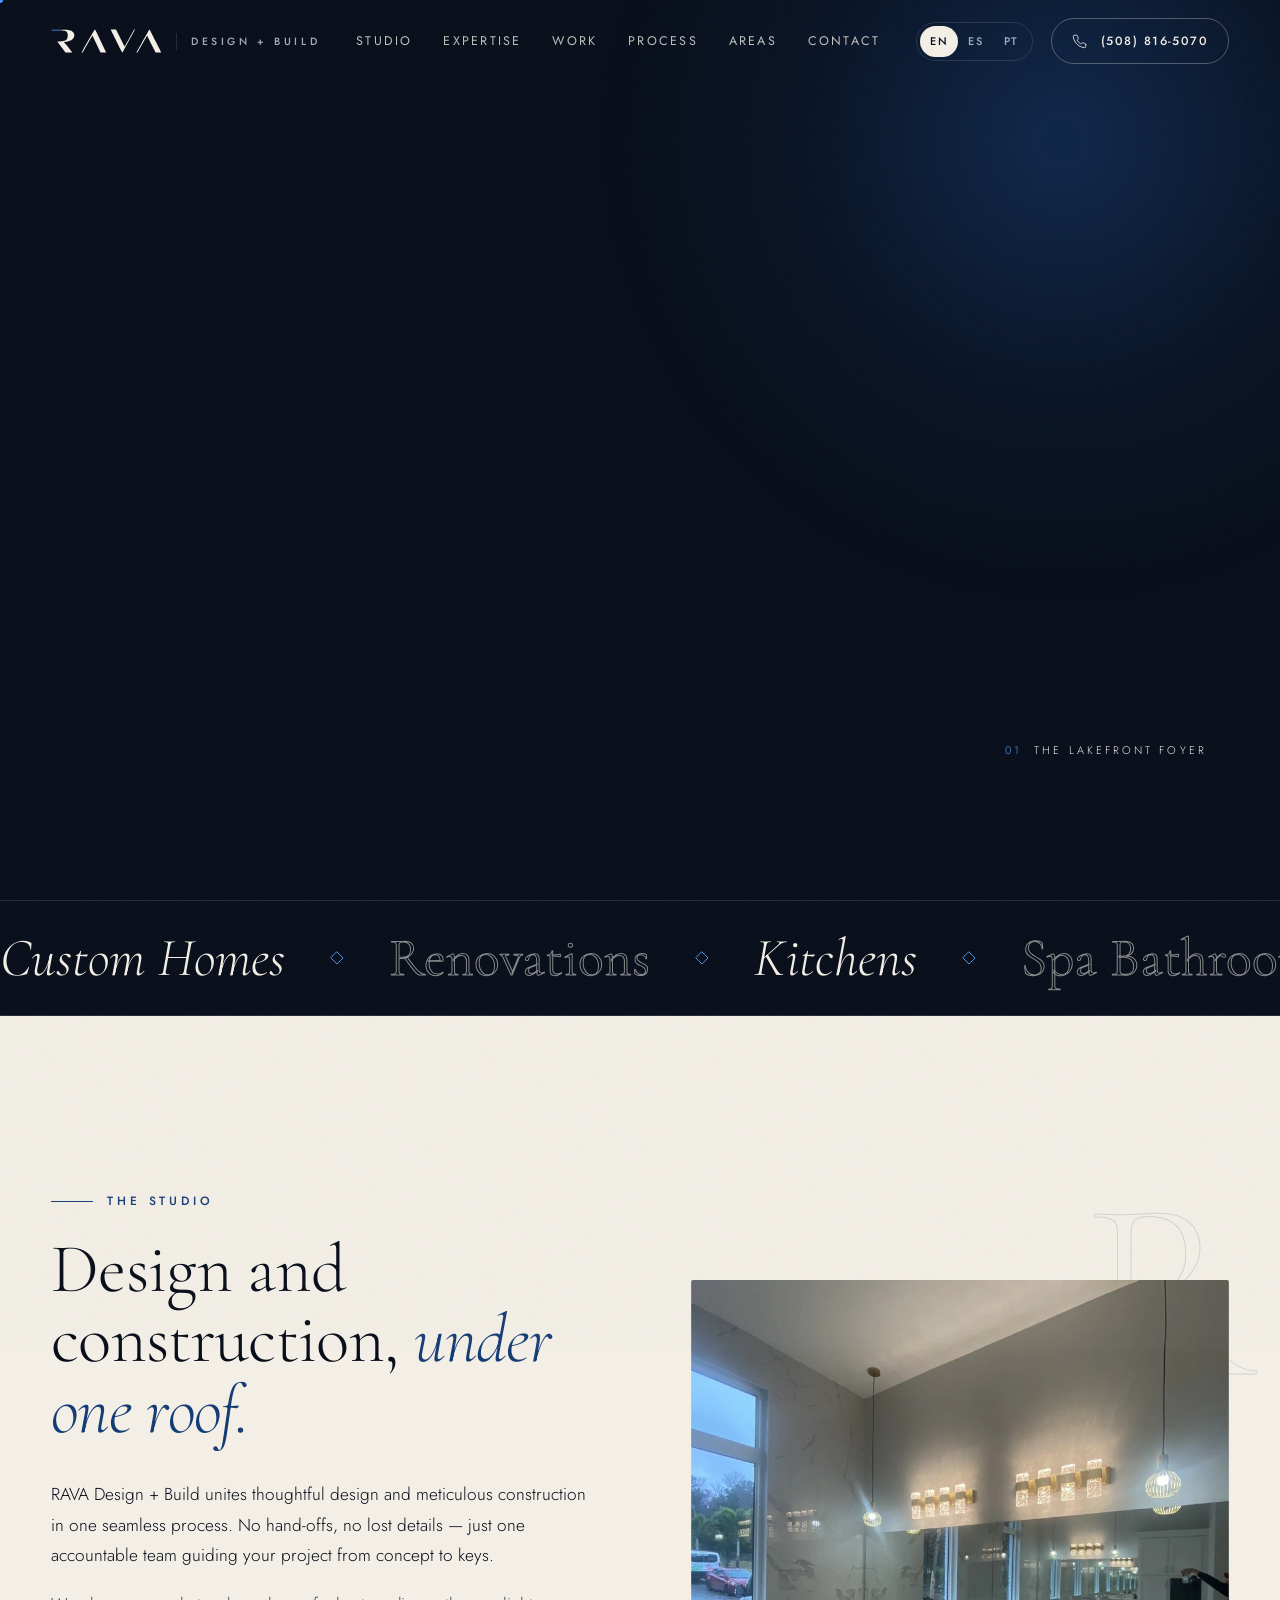
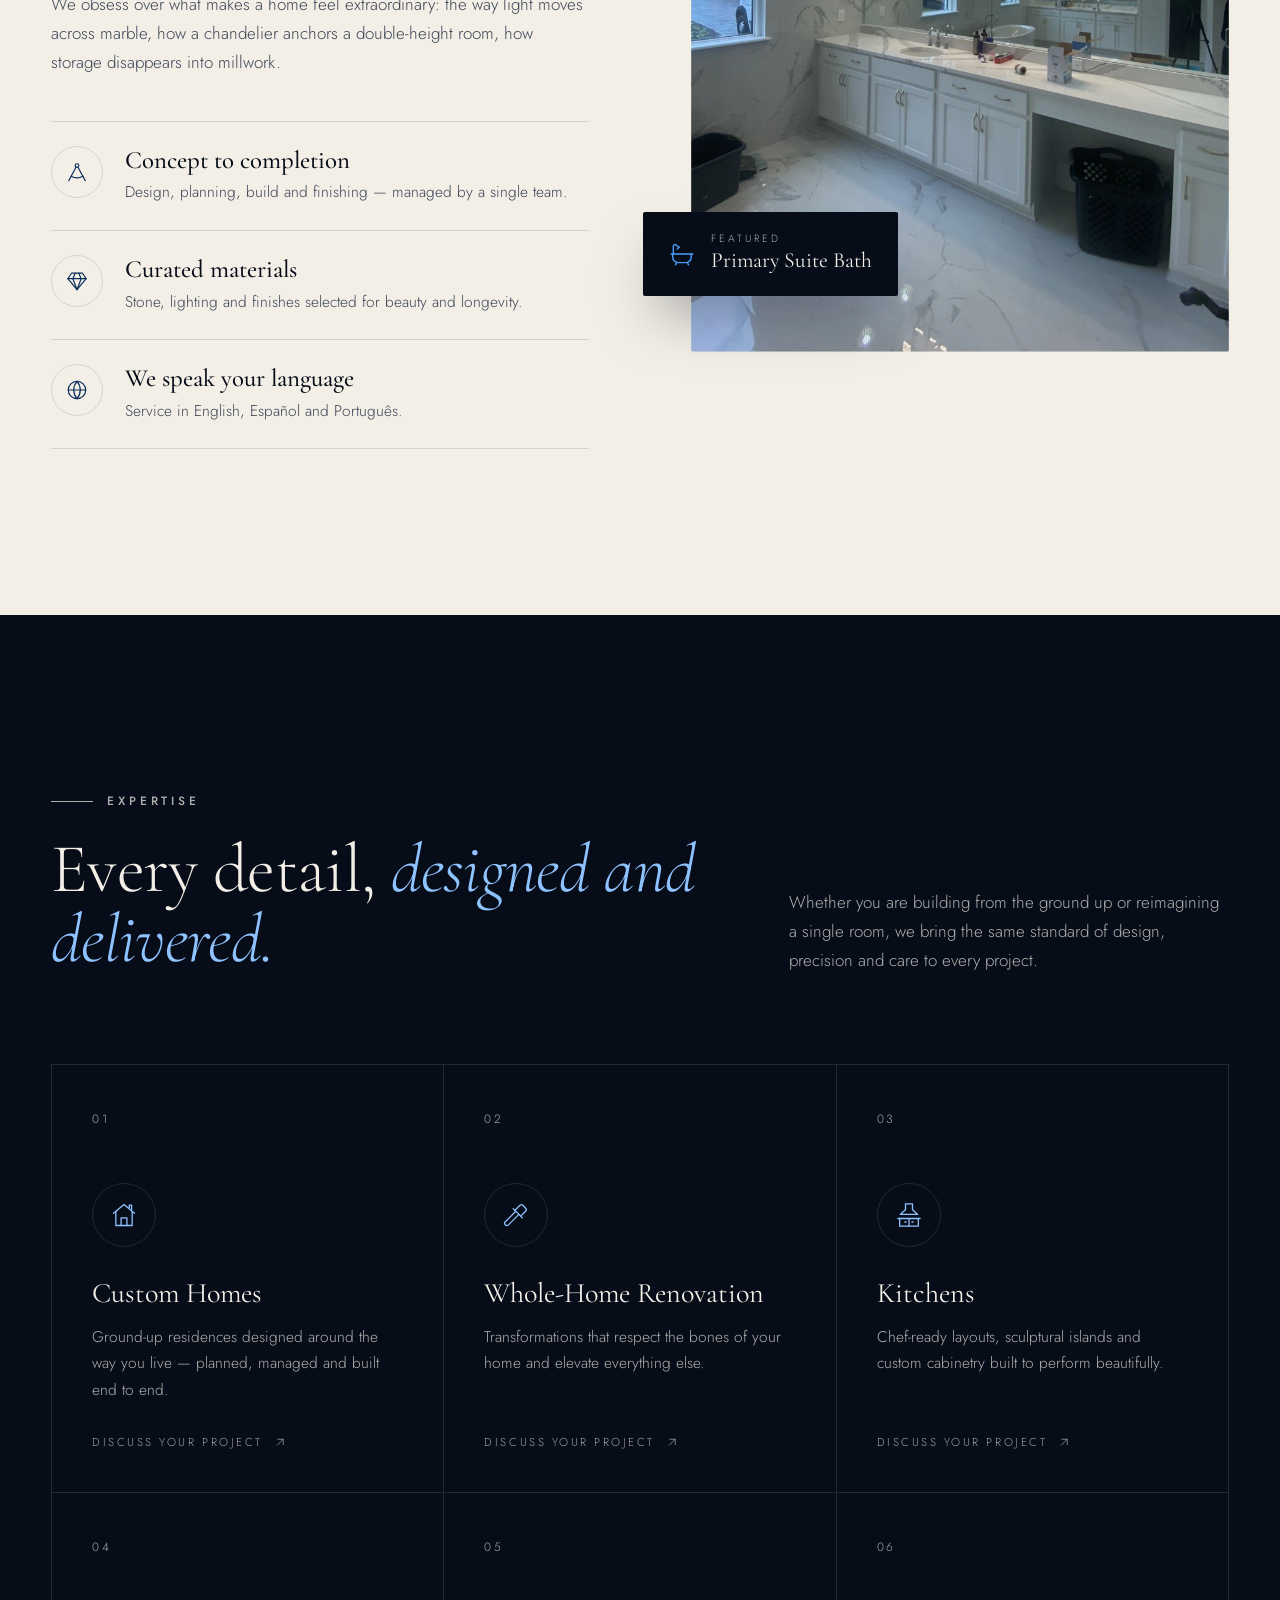
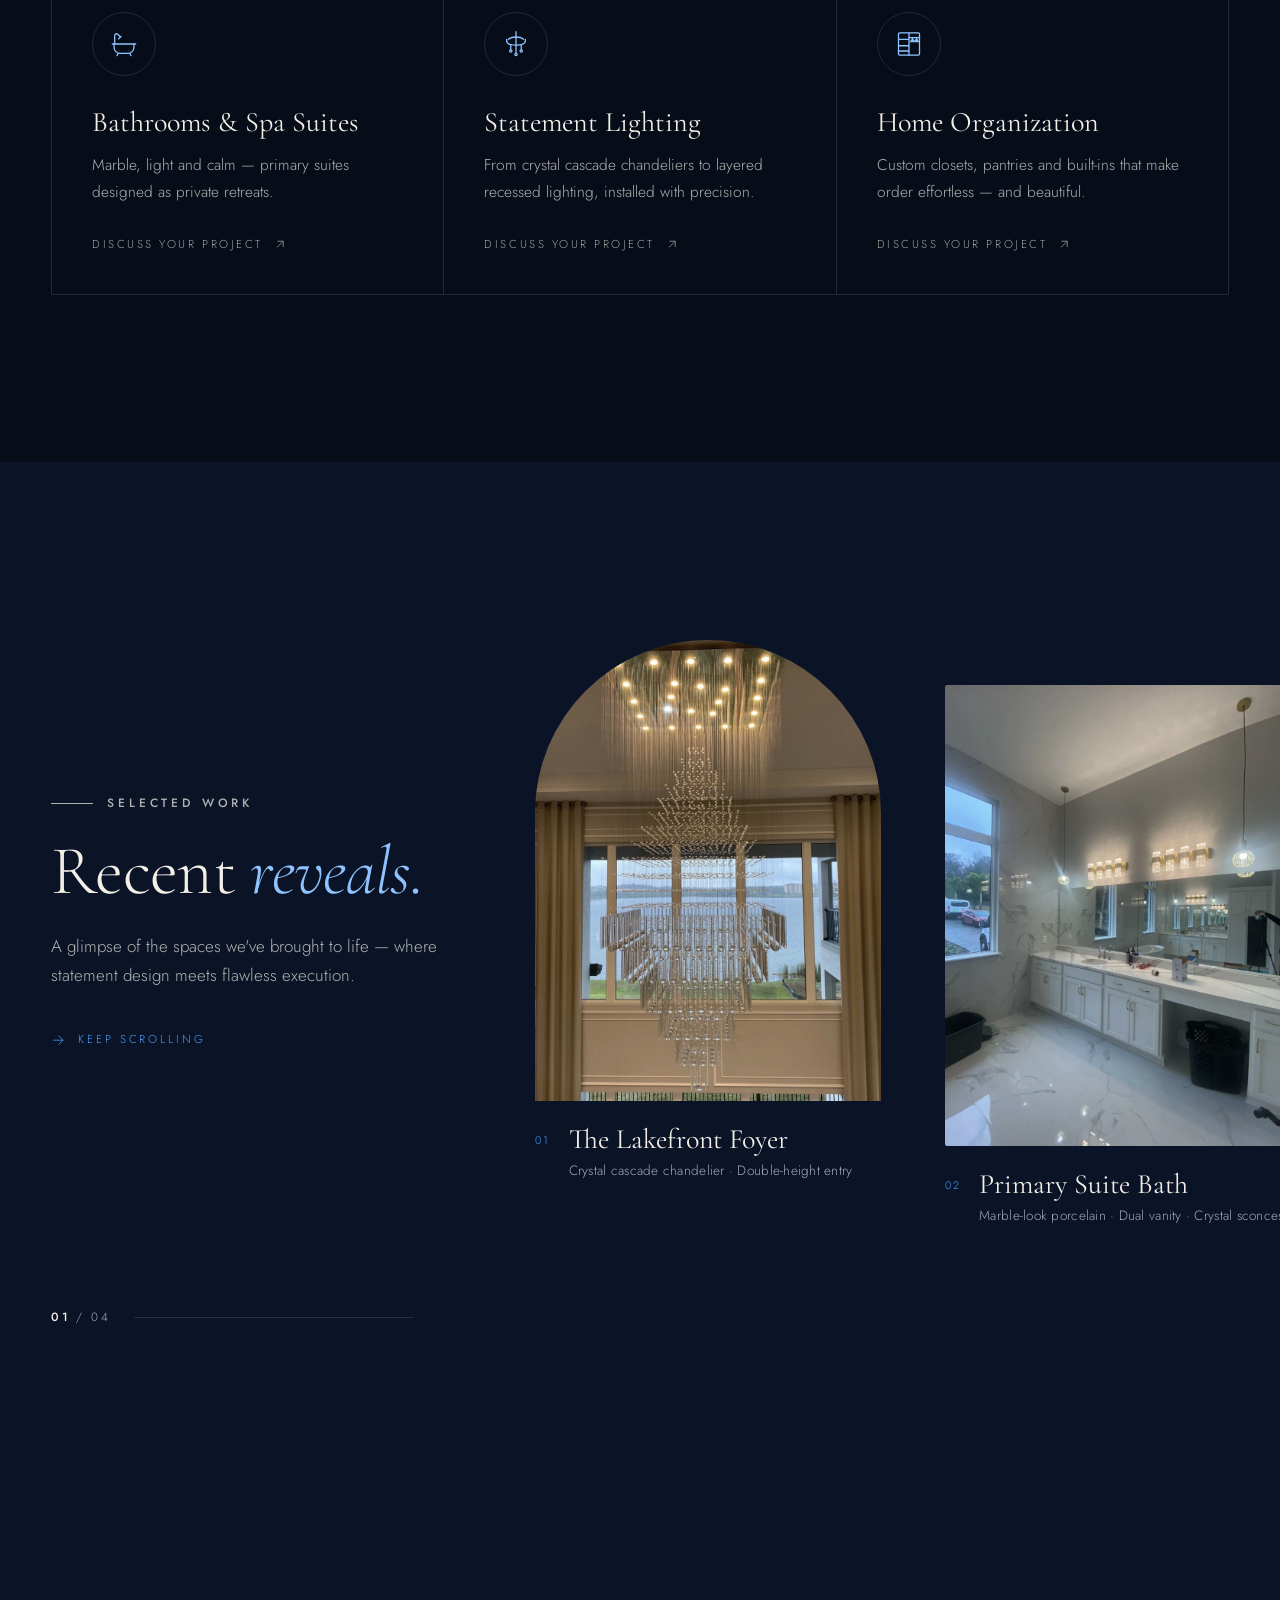
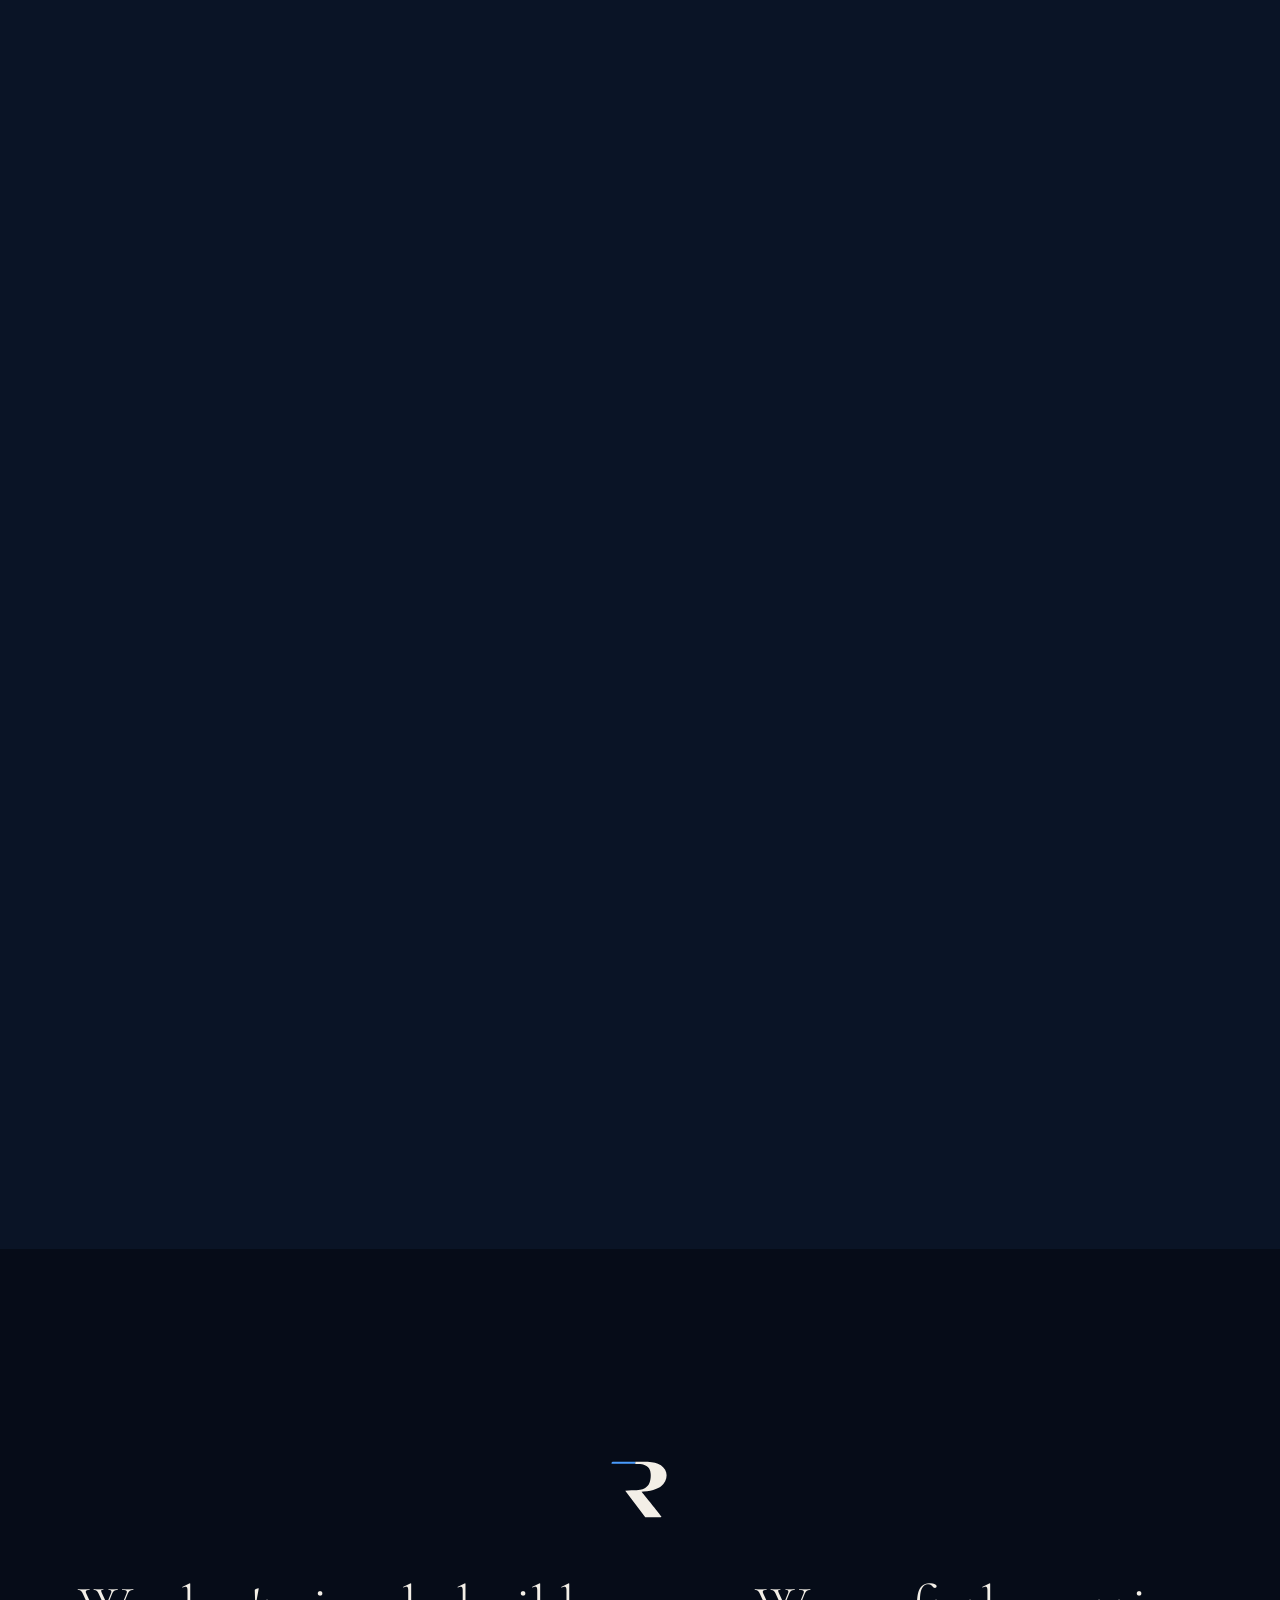
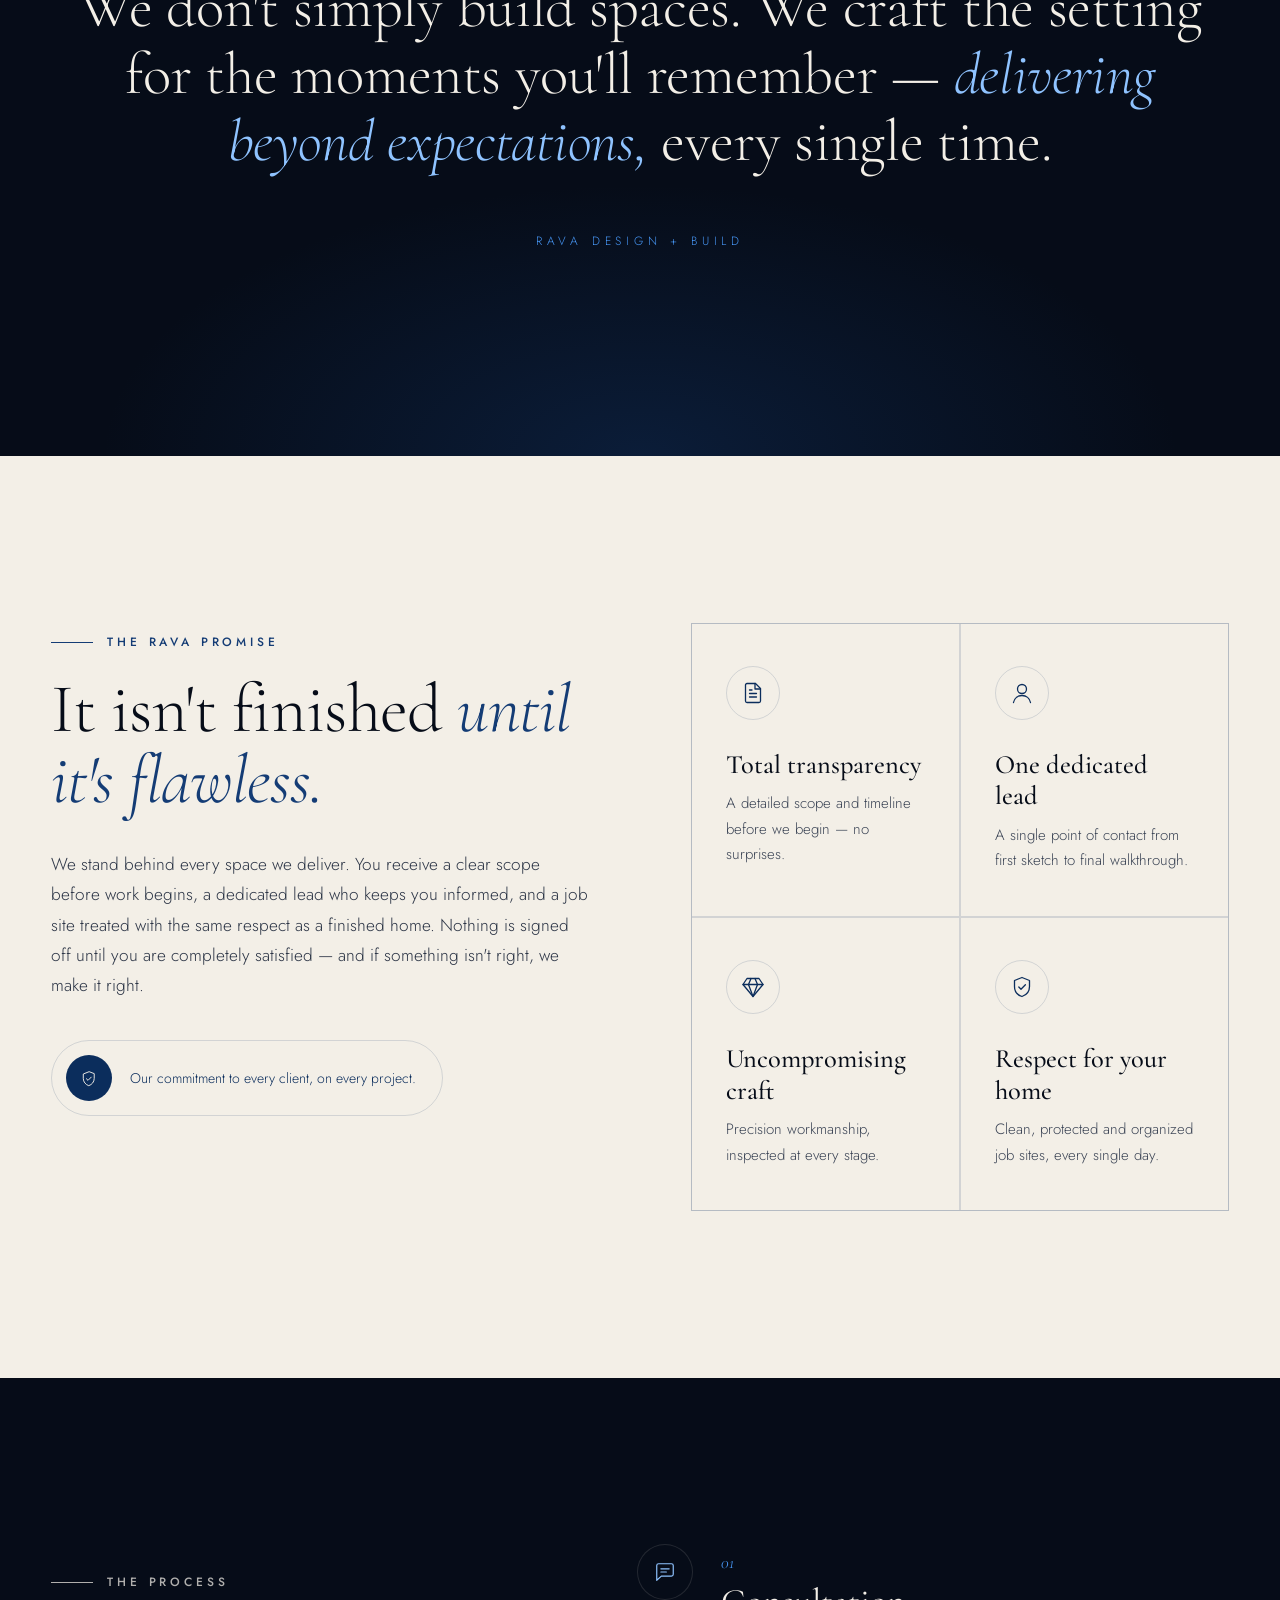
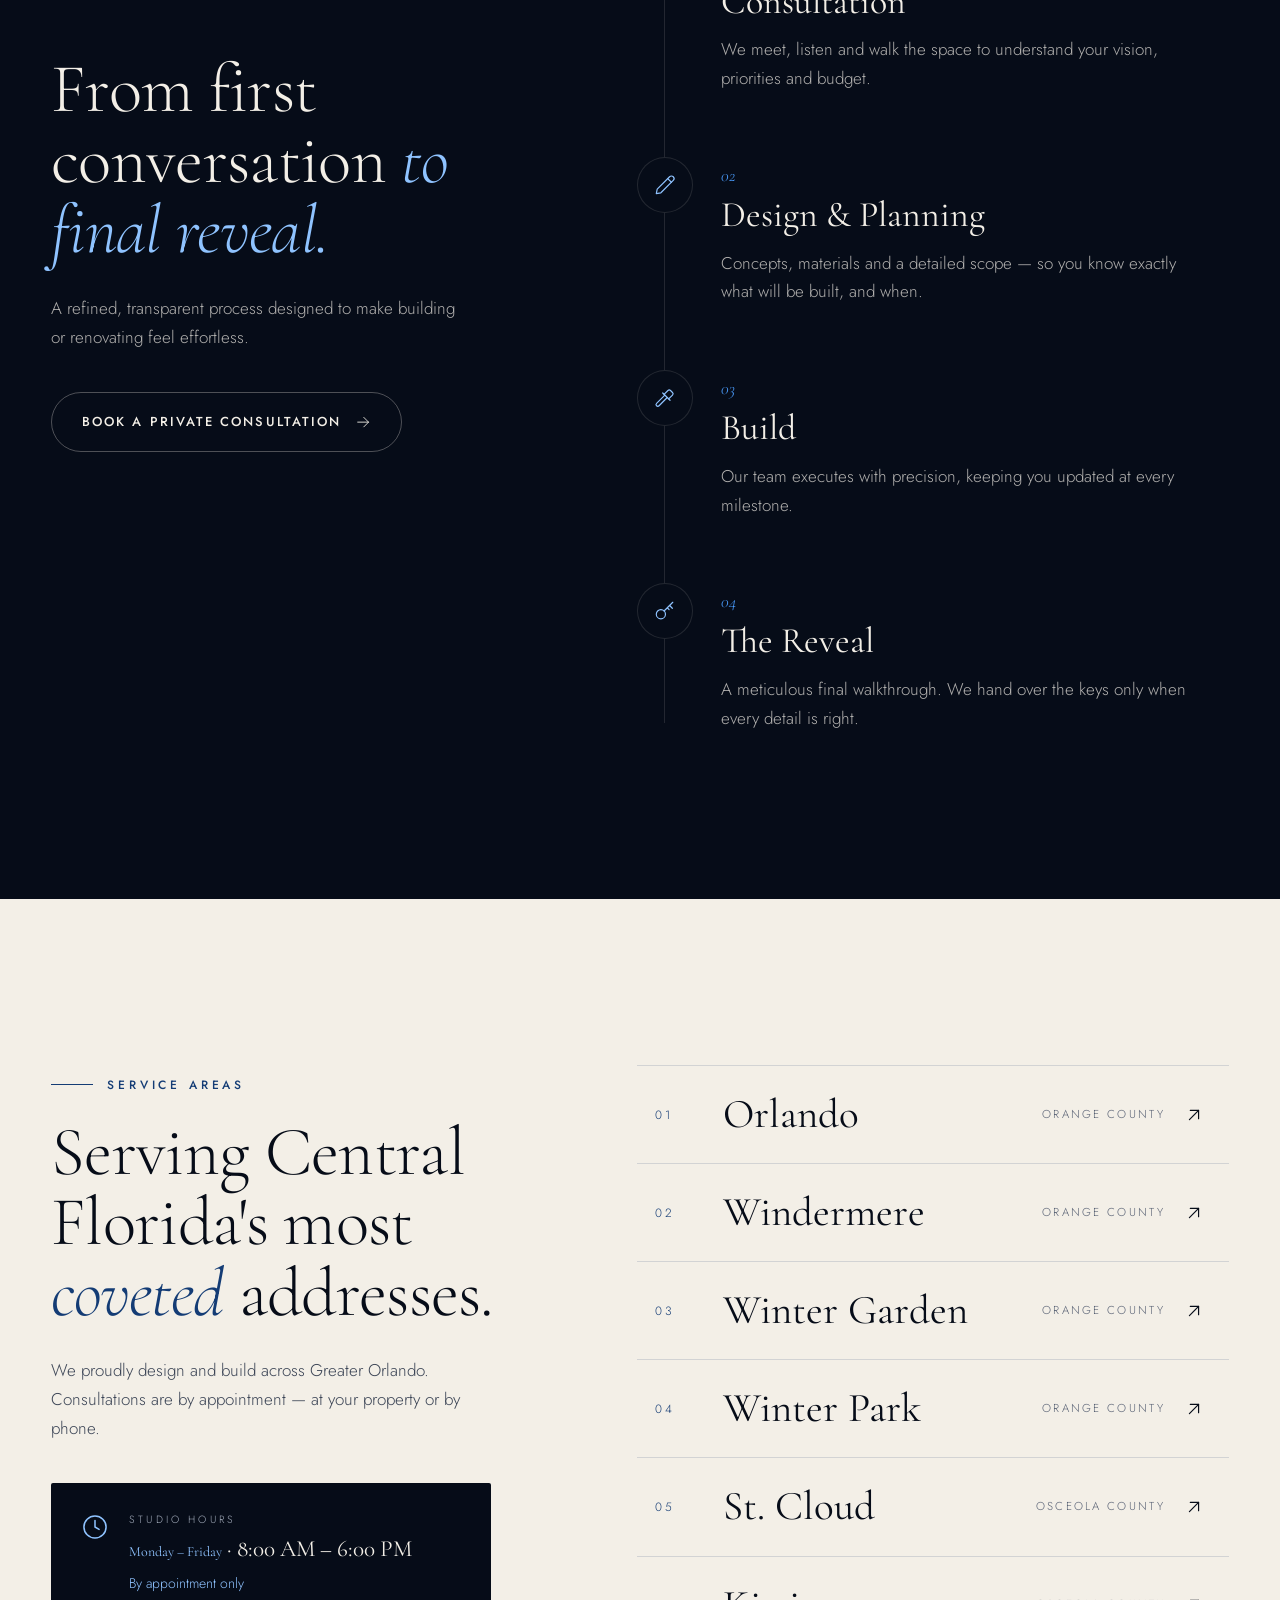
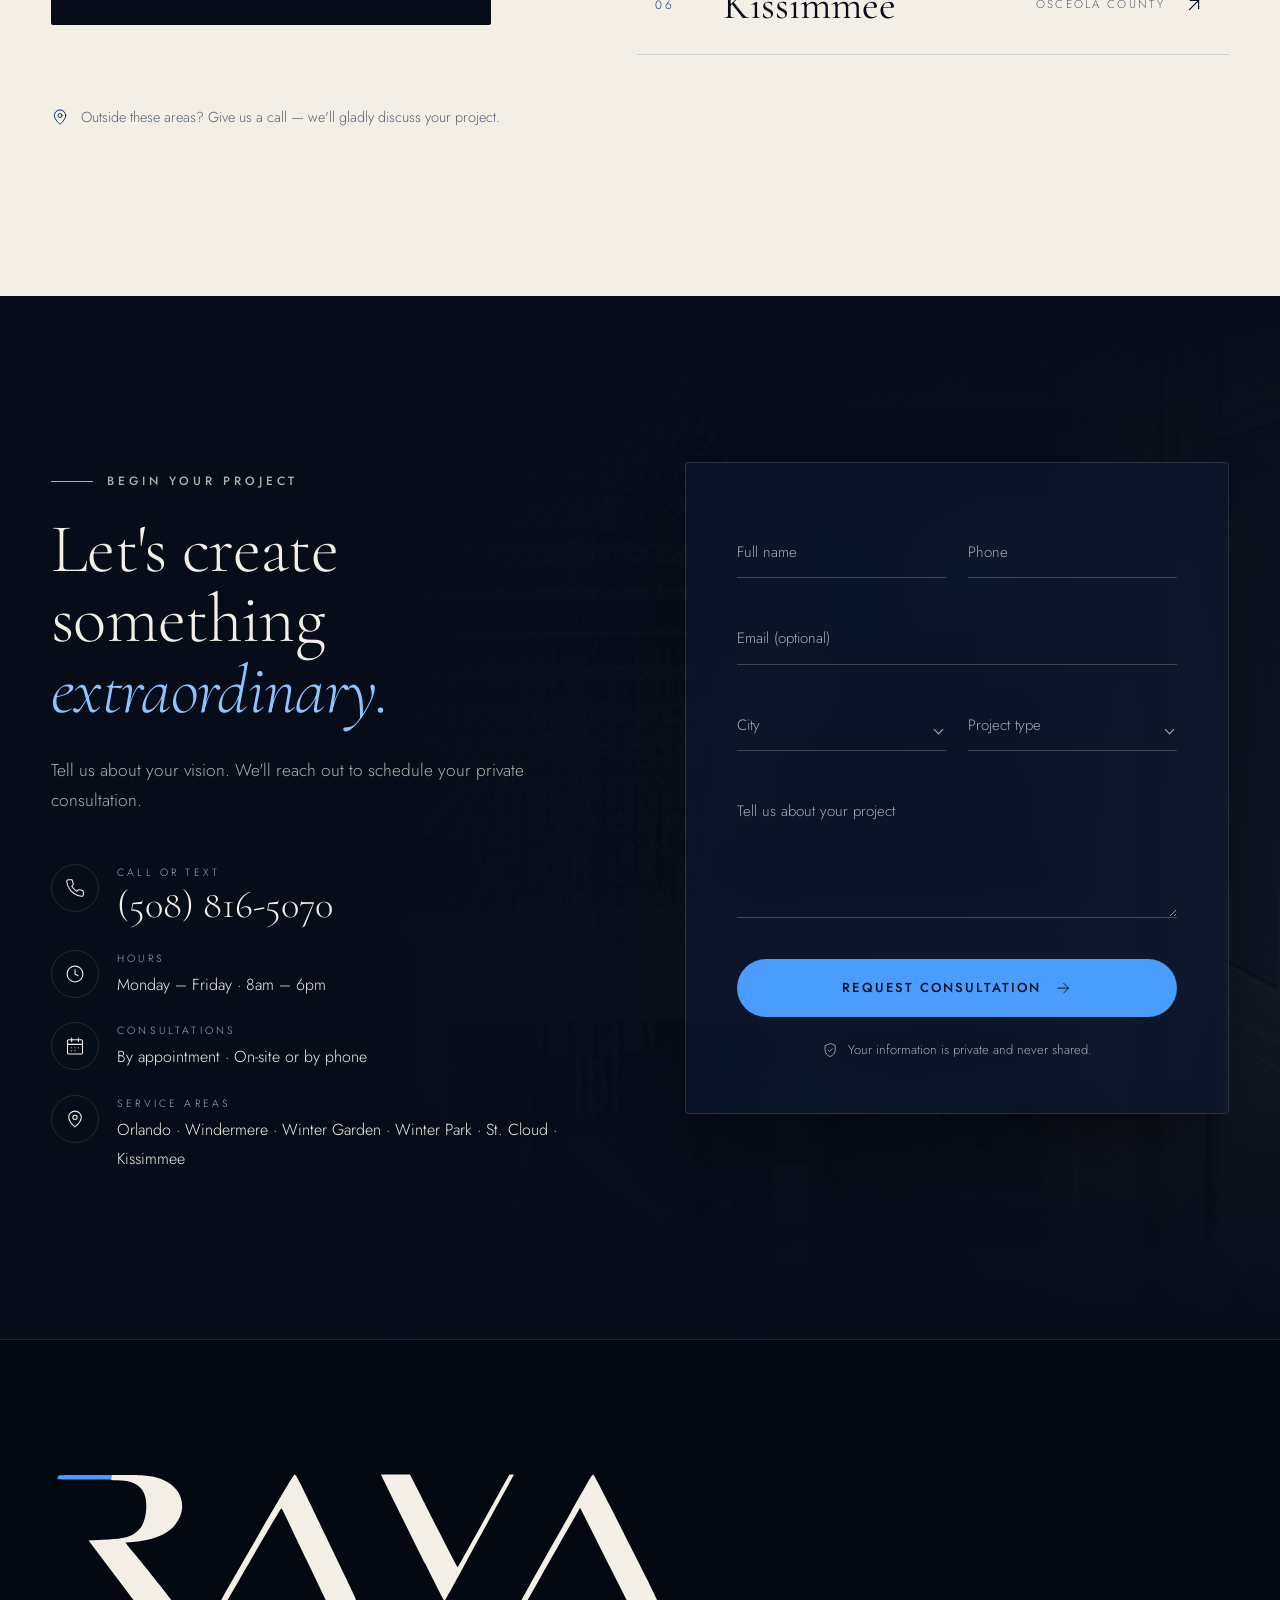
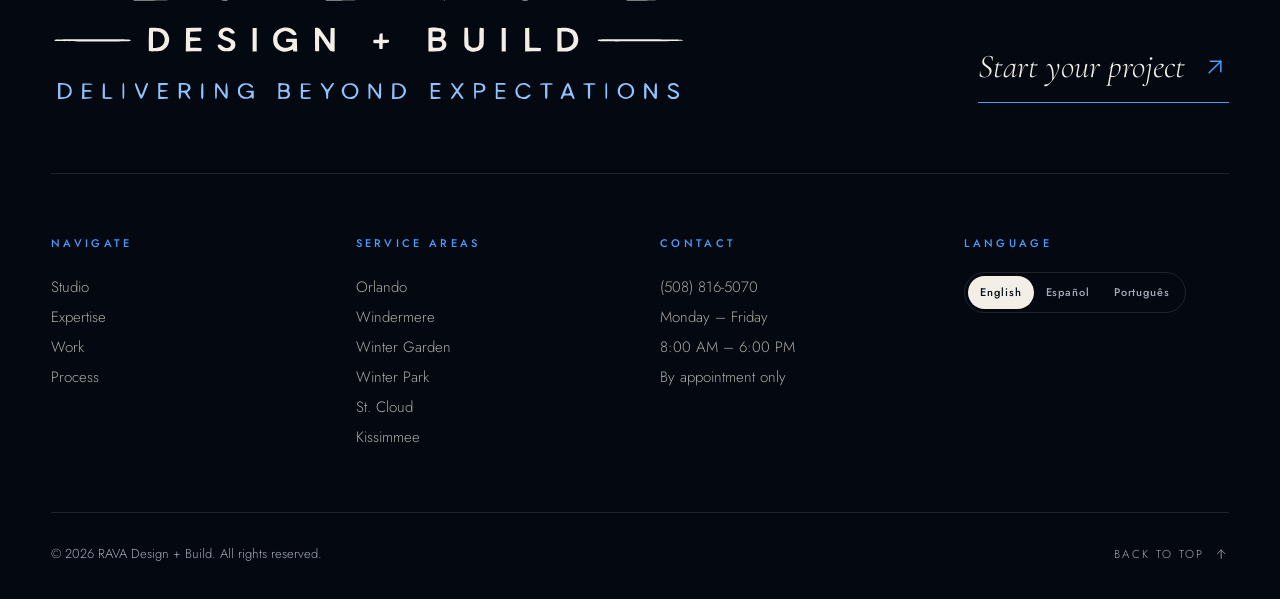
==== index.html @ 9ab3a876 "Build premium trilingual website for RAVA Design + Build One-page static site (HTML/CSS/JS) with ani" ====
<!doctype html>
<html lang="en">
<head>
  <meta charset="utf-8">
  <meta name="viewport" content="width=device-width, initial-scale=1, viewport-fit=cover">
  <title>RAVA Design + Build | Luxury Design &amp; Construction in Orlando, FL</title>
  <meta name="description" content="RAVA Design + Build designs and builds luxury custom homes, renovations, kitchens, bathrooms and statement lighting across Orlando, Windermere, Winter Garden, Winter Park, St. Cloud and Kissimmee. Delivering beyond expectations.">
  <meta name="theme-color" content="#070E1C">
  <meta property="og:type" content="website">
  <meta property="og:title" content="RAVA Design + Build | Delivering Beyond Expectations">
  <meta property="og:description" content="Luxury design and construction across Orlando and Central Florida — custom homes, renovations, kitchens, bathrooms and statement lighting.">
  <meta property="og:image" content="assets/img/og-image.jpg">
  <meta name="twitter:card" content="summary_large_image">
  <link rel="icon" type="image/svg+xml" href="assets/img/favicon.svg">
  <link rel="apple-touch-icon" href="assets/img/apple-touch-icon.png">

  <link rel="preload" as="font" type="font/woff2" href="assets/fonts/cormorant-garamond.woff2" crossorigin>
  <link rel="preload" as="font" type="font/woff2" href="assets/fonts/jost.woff2" crossorigin>
  <link rel="stylesheet" href="assets/css/fonts.css">
  <link rel="preload" as="image" href="assets/img/lakefront-foyer-chandelier.webp">
  <link rel="stylesheet" href="assets/css/style.css">

  <script>
    // Enables animation states only when JS runs; failsafe reveals the page if scripts never finish.
    document.documentElement.classList.add('js');
    setTimeout(function () { if (!window.__ravaReady) document.documentElement.classList.add('no-anim'); }, 5000);
  </script>

  <script type="application/ld+json">
  {
    "@context": "https://schema.org",
    "@type": "GeneralContractor",
    "name": "RAVA Design + Build",
    "slogan": "Delivering Beyond Expectations",
    "description": "Luxury residential design and construction: custom homes, renovations, kitchens, bathrooms, statement lighting and home organization.",
    "telephone": "+1-508-816-5070",
    "image": "assets/img/og-image.jpg",
    "logo": "assets/img/rava-logo-original.png",
    "areaServed": ["Orlando, FL", "Windermere, FL", "Winter Garden, FL", "Winter Park, FL", "St. Cloud, FL", "Kissimmee, FL"],
    "openingHoursSpecification": [{
      "@type": "OpeningHoursSpecification",
      "dayOfWeek": ["Monday", "Tuesday", "Wednesday", "Thursday", "Friday"],
      "opens": "08:00",
      "closes": "18:00"
    }],
    "knowsLanguage": ["en", "es", "pt"]
  }
  </script>
</head>
<body>

<!-- SVG sprite: brand logo (vectorized) + line icons -->
<svg class="sprite" aria-hidden="true" focusable="false">
  <defs>
    <path id="lg-bar" fill-rule="evenodd" d="M96.2 455.3C94.5 454.6 94.7 451.5 96.6 449.6C98.0 448.2 103.5 448.0 142.6 448.0L187.1 448.0L186.8 451.8L186.5 455.5L142.0 455.7C117.5 455.8 96.9 455.6 96.2 455.3Z"/>
    <path id="lg-L0" fill-rule="evenodd" d="M186.7 610.8L148.1 559.5L172.3 558.3C202.6 556.9 212.5 555.2 223.3 549.8C228.5 547.2 235.6 540.5 238.6 535.5C247.3 520.5 249.2 493.6 242.6 478.5C236.3 464.4 220.5 457.0 196.6 457.0C191.5 457.0 187.1 456.8 186.9 456.6C186.6 456.3 186.6 454.3 186.8 452.1L187.2 448.0L211.9 448.0C246.2 448.0 258.4 449.5 273.9 455.6C308.5 469.2 318.5 505.7 295.2 533.6C281.3 550.3 256.8 559.6 218.7 562.6L211.0 563.2L214.2 567.3C216.0 569.6 221.5 576.5 226.5 582.5C246.8 607.1 289.0 660.1 289.0 661.0C289.0 661.6 277.3 662.0 257.2 662.0L225.3 662.0L186.7 610.8Z"/>
    <path id="lg-L1" fill-rule="evenodd" d="M374.7 661.2C374.5 660.8 381.6 647.9 390.5 632.5C399.4 617.1 418.3 584.2 432.6 559.5C483.3 471.9 498.1 447.0 499.9 447.0C501.0 447.0 503.8 451.6 508.9 461.8C515.9 475.6 541.8 529.1 551.7 550.0C554.2 555.2 565.1 578.0 576.0 600.5C601.4 653.3 604.9 660.7 604.2 661.4C603.9 661.7 592.3 662.0 578.3 662.0L553.0 662.0L550.1 655.8C548.5 652.3 535.0 624.1 520.0 593.0C505.1 561.9 489.4 529.2 485.2 520.2C477.8 504.6 477.4 504.0 476.0 506.1C474.2 508.7 434.3 576.7 405.6 626.2L384.8 662.0L380.0 662.0C377.3 662.0 374.9 661.7 374.7 661.2Z"/>
    <path id="lg-L2" fill-rule="evenodd" d="M740.1 634.2C732.4 619.0 724.6 603.4 722.6 599.5C713.7 582.1 651.5 456.9 649.4 452.2L647.1 447.0L671.8 447.0L696.5 447.0L707.6 468.8C713.7 480.7 731.9 516.5 748.0 548.3C764.1 580.1 777.6 605.8 778.0 605.3C778.8 604.5 805.3 556.9 845.1 485.0L865.9 447.5L869.9 447.2C872.2 447.0 874.0 447.1 874.0 447.3C874.0 447.5 867.5 459.3 859.6 473.6C844.7 500.6 827.6 531.8 783.8 612.0C769.5 638.1 757.3 660.1 756.8 660.8C756.2 661.4 755.4 662.0 754.9 662.0C754.4 662.0 747.7 649.5 740.1 634.2Z"/>
    <path id="lg-L3" fill-rule="evenodd" d="M887.0 661.1C887.0 660.3 909.4 620.1 936.7 572.0C942.8 561.3 958.5 533.6 971.5 510.5C984.6 487.4 998.0 463.7 1001.3 457.8C1005.1 451.1 1008.1 447.0 1009.1 447.0C1010.2 447.0 1018.8 463.2 1037.5 500.2C1052.2 529.5 1067.3 559.4 1071.0 566.5C1084.9 593.2 1118.0 659.9 1118.0 660.9C1118.0 661.7 1110.1 662.0 1092.2 662.0L1066.5 662.0L1042.5 614.4C1029.3 588.2 1011.4 552.6 1002.7 535.3L986.8 503.8L978.6 518.2C971.1 531.2 962.7 545.9 912.6 634.2L896.8 662.0L891.9 662.0C889.2 662.0 887.0 661.6 887.0 661.1Z"/>
    <path id="lg-lineL" fill-rule="evenodd" d="M90.7 731.3C90.3 731.0 90.0 730.1 90.0 729.3C90.0 728.2 101.5 728.0 155.0 728.0C219.3 728.0 220.0 728.0 220.0 730.0C220.0 732.0 219.3 732.0 155.7 732.0C120.3 732.0 91.0 731.7 90.7 731.3Z"/>
    <path id="lg-sub" fill-rule="evenodd" d="M478.6 748.9C468.6 746.5 463.0 739.4 463.0 729.1C463.0 724.9 463.6 721.7 465.0 719.0C471.5 706.3 491.9 704.1 500.4 715.2C503.8 719.7 503.7 720.7 499.8 721.2C497.2 721.6 496.1 721.1 493.5 718.4C488.0 712.7 480.2 712.6 474.4 718.4C468.6 724.2 468.8 733.6 474.9 739.4C481.7 746.0 496.0 742.7 496.0 734.6C496.0 733.3 494.8 733.0 490.4 733.0C485.0 733.0 484.9 733.0 485.2 730.2L485.5 727.5L494.5 727.5L503.5 727.5L503.8 738.2L504.1 749.0L500.5 749.0C497.7 749.0 497.0 748.6 497.0 747.0C497.0 745.0 497.0 745.0 493.2 747.0C488.4 749.4 483.5 750.1 478.6 748.9ZM800.3 748.9C795.1 747.7 790.3 743.1 789.5 738.7C789.2 736.9 789.0 729.4 789.2 722.0L789.5 708.6L792.5 708.6L795.5 708.6L796.0 723.4L796.5 738.2L799.4 740.7C801.9 742.8 803.1 743.1 806.9 742.7C814.3 741.9 815.0 740.3 815.0 723.6C815.0 715.7 815.2 709.1 815.5 708.8C815.8 708.5 817.5 708.6 819.3 708.9L822.5 709.6L822.5 724.0C822.5 736.8 822.3 738.9 820.5 742.0C816.8 748.1 808.9 750.8 800.3 748.9ZM251.0 748.4C250.6 740.7 251.1 709.5 251.6 709.1C251.9 708.8 256.1 708.5 260.8 708.6C274.8 708.7 282.2 713.4 285.0 723.8C287.2 732.2 283.3 741.8 275.8 746.0C272.2 748.0 269.8 748.5 261.2 748.8C255.6 749.1 251.0 748.8 251.0 748.4ZM314.2 729.0L314.5 708.8L327.5 708.7L340.5 708.5L340.5 711.5L340.5 714.5L331.0 715.0L321.5 715.5L321.2 720.2L320.9 724.9L329.7 725.2C338.4 725.5 338.5 725.5 338.8 728.2L339.1 730.9L330.3 731.2L321.5 731.5L321.5 737.0L321.5 742.5L331.3 742.8L341.1 743.1L340.8 745.8L340.5 748.5L327.2 748.8L314.0 749.1L314.2 729.0ZM374.3 747.1C370.9 745.0 367.5 739.6 368.5 738.0C369.7 736.0 373.9 737.1 376.8 740.0C382.1 745.2 391.0 743.5 391.0 737.2C391.0 734.5 388.1 732.5 380.3 729.9C372.9 727.5 370.0 724.4 370.0 719.0C370.0 707.4 388.7 703.8 396.0 714.0C397.9 716.6 398.0 717.4 396.9 718.1C394.4 719.6 391.8 719.1 389.4 716.5C386.6 713.4 381.1 713.1 378.7 715.8C375.0 719.8 377.2 722.4 386.9 725.5C389.8 726.5 393.6 728.5 395.4 730.0C398.0 732.4 398.5 733.5 398.5 737.4C398.5 741.2 398.0 742.5 395.3 745.2C392.3 748.2 391.4 748.5 384.8 748.8C378.8 749.0 376.9 748.7 374.3 747.1ZM428.0 729.0L428.0 709.0L431.5 709.0L435.0 709.0L435.0 729.0L435.0 749.0L431.5 749.0L428.0 749.0L428.0 729.0ZM534.8 748.3C534.6 747.9 534.5 738.7 534.5 728.0L534.5 708.5L538.0 708.5C541.4 708.5 541.8 709.0 551.0 722.3L560.5 736.1L560.8 722.5L561.1 709.0L564.5 709.0L568.0 709.0L568.0 729.0L568.0 749.0L564.2 749.0C560.6 748.9 560.4 748.7 551.5 735.5C546.5 728.1 542.3 722.0 542.0 722.0C541.7 722.0 541.5 728.0 541.5 735.2L541.5 748.5L538.3 748.8C536.6 749.0 535.0 748.7 534.8 748.3ZM728.0 729.0L728.0 709.1L731.6 708.4C736.6 707.5 748.5 708.7 752.0 710.5C753.6 711.3 755.4 712.9 756.0 713.9C757.7 717.2 757.2 723.4 755.0 725.8L752.9 728.0L755.5 730.3C759.1 733.4 759.7 738.5 757.0 742.8C754.0 747.6 749.8 749.0 738.0 749.0L728.0 749.0L728.0 729.0ZM853.0 729.0L853.0 709.0L856.5 709.0L860.0 709.0L860.0 729.0L860.0 749.0L856.5 749.0L853.0 749.0L853.0 729.0ZM893.0 729.1L893.0 709.2L896.5 708.8L900.0 708.4L900.2 725.5L900.5 742.5L910.3 742.8L920.1 743.1L919.8 745.8L919.5 748.5L906.2 748.8L893.0 749.1L893.0 729.1ZM948.0 729.0L948.0 709.0L953.8 708.8C972.2 708.1 980.2 712.2 983.0 723.9C985.3 733.7 981.6 742.0 972.8 746.4C968.3 748.7 966.3 749.0 957.8 749.0L948.0 749.0L948.0 729.0ZM644.0 740.0L644.0 735.0L639.0 735.0C634.1 735.0 634.0 734.9 634.0 732.0C634.0 729.1 634.1 729.0 638.9 729.0L643.9 729.0L644.2 723.8C644.5 718.9 644.7 718.5 647.2 718.2C650.0 717.9 650.0 718.0 650.0 723.4L650.0 729.0L655.6 729.0C661.0 729.0 661.1 729.0 660.8 731.8C660.5 734.3 660.1 734.5 655.2 734.8L650.0 735.1L650.0 740.1C650.0 744.9 649.9 745.0 647.0 745.0C644.1 745.0 644.0 744.9 644.0 740.0ZM270.6 741.1C280.2 736.7 280.5 721.4 271.1 716.5C269.4 715.7 265.8 715.0 263.0 715.0L258.0 715.0L258.0 729.0L258.0 743.0L262.2 743.0C264.6 743.0 268.3 742.1 270.6 741.1ZM750.2 740.0C752.2 737.5 751.8 734.3 749.2 732.2C748.3 731.6 744.8 731.0 741.3 731.0L735.0 731.0L735.0 736.3C735.0 739.3 735.3 742.0 735.8 742.4C736.2 742.8 739.2 743.0 742.4 742.8C747.1 742.4 748.7 741.9 750.2 740.0ZM968.6 741.1C973.8 738.7 976.4 733.6 975.7 727.2C974.8 718.9 970.1 715.0 960.8 715.0L955.0 715.0L955.0 728.3C955.0 735.7 955.3 742.0 955.7 742.3C957.0 743.6 964.6 742.9 968.6 741.1ZM748.8 723.8C749.5 723.1 750.0 721.4 750.0 720.0C750.0 716.0 748.2 715.0 741.3 715.0L735.0 715.0L735.0 720.0L735.0 725.0L741.3 725.0C744.9 725.0 748.1 724.5 748.8 723.8Z"/>
    <path id="lg-lineR" fill-rule="evenodd" d="M1017.0 730.0C1017.0 728.0 1017.4 728.0 1089.8 728.2C1153.6 728.5 1162.5 728.7 1162.5 730.0C1162.5 731.3 1153.6 731.5 1089.8 731.8C1017.4 732.0 1017.0 732.0 1017.0 730.0Z"/>
    <path id="lg-tag" fill-rule="evenodd" d="M96.0 816.5L96.0 803.0L102.2 803.0C113.3 803.0 119.6 808.1 119.4 817.1C119.3 825.4 113.2 830.0 102.0 830.0L96.0 830.0L96.0 816.5ZM137.2 816.8L137.5 803.5L145.9 803.5C151.8 803.5 154.5 803.9 154.8 804.8C155.1 805.7 153.3 806.0 148.1 806.0L141.0 806.0L141.0 810.5L141.0 815.0L147.0 815.0C151.7 815.0 153.0 815.3 153.0 816.5C153.0 817.7 151.7 818.0 147.0 818.0L141.0 818.0L141.0 822.5L141.0 827.0L148.1 827.0C153.3 827.0 155.1 827.3 154.8 828.2C154.5 829.1 151.5 829.6 145.6 829.8L136.9 830.1L137.2 816.8ZM172.4 828.7C172.2 828.0 172.1 822.0 172.2 815.5C172.5 805.0 172.7 803.5 174.2 803.2C175.8 802.9 176.0 804.0 176.0 814.9L176.0 827.0L182.5 827.0C187.6 827.0 189.0 827.3 189.0 828.5C189.0 830.5 173.2 830.7 172.4 828.7ZM206.0 816.5C206.0 805.2 206.2 803.0 207.5 803.0C208.8 803.0 209.0 805.2 209.0 816.5C209.0 827.8 208.8 830.0 207.5 830.0C206.2 830.0 206.0 827.8 206.0 816.5ZM231.3 817.0C227.1 806.2 226.5 803.8 227.7 803.3C229.6 802.5 230.3 803.6 234.1 814.3C235.8 819.1 237.6 823.2 238.0 823.5C238.4 823.8 240.0 820.5 241.5 816.2C245.3 805.8 246.8 803.0 248.6 803.0C250.4 803.0 250.5 802.6 244.6 818.0C238.5 833.9 237.8 833.9 231.3 817.0ZM267.0 816.5L267.0 803.0L275.5 803.0C282.3 803.0 284.0 803.3 284.0 804.5C284.0 805.6 282.4 806.0 277.2 806.2L270.5 806.5L270.5 810.5L270.5 814.5L276.8 814.8C285.2 815.2 284.7 817.4 276.1 817.8L269.9 818.1L270.2 822.3L270.6 826.5L277.3 826.8C282.4 827.0 284.0 827.4 284.0 828.5C284.0 829.7 282.3 830.0 275.5 830.0L267.0 830.0L267.0 816.5ZM302.0 816.6L302.0 803.0L308.5 803.0C318.2 803.0 322.0 805.4 322.0 811.6C322.0 814.0 319.4 817.4 317.0 818.2C316.1 818.5 316.7 820.2 318.9 823.7C322.5 829.5 322.6 830.0 320.2 830.0C319.2 829.9 317.3 827.8 315.5 824.7C313.0 820.4 312.0 819.4 309.3 819.2L306.1 818.9L305.8 824.2C305.6 828.3 305.1 829.6 303.8 829.8C302.2 830.1 302.0 829.0 302.0 816.6ZM340.4 828.6C340.1 827.8 340.0 821.8 340.2 815.3C340.5 805.0 340.7 803.5 342.2 803.2C343.8 802.9 344.0 804.0 344.0 816.4C344.0 827.9 343.8 830.0 342.5 830.0C341.6 830.0 340.7 829.4 340.4 828.6ZM364.0 816.5C364.0 799.2 364.8 799.0 374.5 813.2L381.5 823.5L381.8 813.2C382.0 805.6 382.4 803.0 383.4 803.0C384.9 803.0 386.3 818.8 385.3 825.8C384.3 832.9 382.1 831.2 372.2 815.8C370.2 812.7 368.2 810.1 367.8 810.1C367.3 810.0 367.0 814.5 367.0 820.0C367.0 828.2 366.7 830.0 365.5 830.0C364.2 830.0 364.0 827.8 364.0 816.5ZM410.4 829.0C409.3 828.6 407.1 826.8 405.7 825.0C403.5 822.4 403.0 820.8 403.0 816.4C403.0 811.6 403.4 810.5 406.3 807.3C409.2 804.2 410.4 803.6 415.2 803.2C421.2 802.7 426.2 804.6 428.0 807.9C429.4 810.6 429.3 811.0 427.2 811.0C426.3 811.0 424.4 809.8 423.1 808.5C419.7 804.9 414.1 805.1 409.8 808.9C406.9 811.5 406.5 812.4 406.6 816.6C406.7 820.6 407.2 821.8 409.9 824.2C414.1 827.9 420.0 828.1 423.5 824.5C427.4 820.7 426.8 819.0 421.5 819.0C418.2 819.0 417.0 818.6 417.0 817.5C417.0 816.3 418.4 816.0 423.5 816.0L430.0 816.0L430.0 823.1C430.0 829.3 429.8 830.1 428.2 829.8C427.3 829.6 426.6 828.8 426.8 828.2C427.1 826.6 425.9 826.7 423.6 828.5C421.5 830.1 413.8 830.4 410.4 829.0ZM472.0 816.5L472.0 802.8L479.4 803.2C484.9 803.4 487.4 804.0 488.9 805.4C491.2 807.5 491.6 811.0 489.9 814.1C489.1 815.7 489.2 816.6 490.4 817.9C492.6 820.3 492.4 824.3 490.1 827.1C488.4 829.2 487.1 829.5 480.1 829.8L472.0 830.2L472.0 816.5ZM510.4 828.7C510.2 828.0 510.1 822.0 510.2 815.4L510.5 803.5L518.9 803.5C524.8 803.5 527.5 803.9 527.8 804.8C528.1 805.7 526.3 806.0 521.1 806.0L514.0 806.0L514.0 810.5L514.0 815.0L520.6 815.0C525.4 815.0 527.1 815.3 526.8 816.2C526.5 817.0 524.0 817.6 520.2 817.8L514.0 818.1L514.0 822.5L514.0 827.0L521.0 827.0C526.6 827.0 528.0 827.3 528.0 828.5C528.0 830.5 511.2 830.7 510.4 828.7ZM553.9 829.8C553.9 829.6 553.6 826.8 553.3 823.5C553.0 818.5 552.2 816.4 548.4 810.9C543.5 803.6 543.3 803.0 545.5 803.0C546.4 803.0 548.5 805.1 550.3 807.6C552.0 810.2 554.0 812.9 554.6 813.7C555.4 814.9 556.4 814.1 559.6 809.1C561.9 805.5 564.2 803.0 565.2 803.0C566.2 803.0 567.0 803.3 567.0 803.6C567.0 803.9 564.8 807.4 562.0 811.4C557.4 818.0 557.0 819.1 557.0 824.3C557.0 828.7 556.7 830.0 555.5 830.0C554.7 830.0 554.0 829.9 553.9 829.8ZM586.5 828.0C582.9 825.7 580.0 820.6 580.0 816.7C580.0 808.4 587.3 802.4 596.2 803.2C608.6 804.4 612.9 818.6 603.4 827.0C600.5 829.5 599.1 830.0 594.7 830.0C591.2 830.0 588.5 829.3 586.5 828.0ZM626.0 829.8C626.0 829.6 625.9 823.6 625.7 816.5C625.5 804.2 625.6 803.5 627.5 803.5C628.8 803.5 631.6 806.7 636.5 813.5L643.5 823.5L643.8 813.2C644.0 804.1 644.3 802.9 645.8 803.2C647.3 803.5 647.5 805.0 647.4 816.5C647.2 828.3 647.0 829.5 645.4 829.8C644.0 830.0 642.2 828.0 638.8 822.8C636.2 818.8 632.9 814.1 631.6 812.5L629.1 809.5L629.0 819.8C629.0 828.2 628.7 830.0 627.5 830.0C626.7 830.0 626.0 829.9 626.0 829.8ZM666.2 816.8L666.5 803.5L671.5 803.2C681.3 802.5 688.1 806.8 689.6 814.5C690.4 819.0 687.6 824.7 683.1 827.7C680.4 829.5 678.3 830.0 672.8 830.0L665.9 830.0L666.2 816.8ZM732.0 816.5L732.0 803.0L740.5 803.0C747.3 803.0 749.0 803.3 749.0 804.5C749.0 805.6 747.4 806.0 742.2 806.2L735.5 806.5L735.5 810.5L735.5 814.5L741.8 814.8C746.4 815.0 748.0 815.5 748.0 816.5C748.0 817.7 746.5 818.0 741.4 818.0L734.9 818.0L735.2 822.2L735.5 826.5L742.2 826.8C747.4 827.0 749.0 827.4 749.0 828.5C749.0 829.7 747.3 830.0 740.5 830.0L732.0 830.0L732.0 816.5ZM766.0 829.4C766.0 829.1 768.0 825.9 770.4 822.4L774.9 816.1L771.1 810.8C765.6 802.9 765.7 803.0 767.8 803.0C768.9 803.0 771.0 804.9 773.1 808.0C775.0 810.7 776.7 813.0 777.0 813.0C777.3 813.0 779.0 810.7 780.8 808.0C782.9 804.8 784.7 803.0 786.0 803.0C788.1 803.0 788.7 804.5 787.0 805.5C786.4 805.9 784.4 808.4 782.5 811.2L779.1 816.3L783.6 822.5C786.0 826.0 788.0 829.0 788.0 829.4C788.0 829.7 787.1 830.0 786.1 830.0C784.9 830.0 783.0 828.1 781.0 825.0C779.2 822.2 777.4 820.0 777.0 820.0C776.6 820.0 774.7 822.2 772.9 825.0C771.0 827.7 768.7 830.0 767.8 830.0C766.8 830.0 766.0 829.7 766.0 829.4ZM806.0 816.5L806.0 803.0L812.0 803.0C818.4 803.0 823.3 804.8 824.4 807.5C827.0 814.3 822.9 819.0 814.4 819.0L809.0 819.0L809.0 824.5C809.0 828.7 808.7 830.0 807.5 830.0C806.2 830.0 806.0 827.8 806.0 816.5ZM843.0 816.5L843.0 803.0L851.5 803.0C858.4 803.0 860.0 803.3 860.0 804.5C860.0 805.7 858.5 806.0 852.9 806.0L845.9 806.0L846.2 810.2L846.5 814.5L852.8 814.8C857.4 815.0 859.0 815.5 859.0 816.5C859.0 817.7 857.5 818.0 852.5 818.0L846.0 818.0L846.0 822.5L846.0 827.0L853.0 827.0C858.6 827.0 860.0 827.3 860.0 828.5C860.0 829.7 858.4 830.0 851.5 830.0L843.0 830.0L843.0 816.5ZM882.9 828.5C875.1 824.3 874.1 813.1 881.0 806.5C885.2 802.4 893.1 801.8 898.0 805.2C901.5 807.6 903.2 811.0 901.0 811.0C900.3 811.0 898.5 809.9 896.8 808.5C890.1 802.8 880.0 807.6 880.0 816.5C880.0 825.4 890.1 830.2 896.9 824.4C898.9 822.7 900.6 822.0 901.8 822.5C903.2 823.0 902.9 823.6 899.8 826.6C896.5 829.6 895.4 830.0 890.8 830.0C887.9 829.9 884.3 829.3 882.9 828.5ZM927.0 818.0L927.0 806.0L922.4 806.0C919.2 806.0 918.0 805.6 918.2 804.8C918.5 803.9 921.9 803.4 929.3 803.2C938.4 803.0 940.0 803.2 940.0 804.5C940.0 805.6 938.9 806.0 935.5 806.0L931.0 806.0L931.0 818.0C931.0 829.3 930.9 830.0 929.0 830.0C927.1 830.0 927.0 829.3 927.0 818.0ZM955.0 825.2C964.9 799.7 966.1 798.5 970.3 809.7C971.7 813.4 974.0 819.5 975.4 823.2C977.8 829.6 977.9 830.0 976.1 830.0C974.9 830.0 973.8 828.9 973.1 827.0C972.1 824.1 971.9 824.0 965.6 824.0C959.4 824.0 959.2 824.1 958.1 827.0C957.5 829.0 956.4 830.0 955.1 830.0C953.2 830.0 953.2 829.9 955.0 825.2ZM1000.7 829.3C1000.3 829.0 1000.0 823.6 1000.0 817.4L1000.0 806.1L996.0 805.8C993.8 805.6 991.9 805.0 991.7 804.5C991.6 803.9 995.7 803.4 1002.2 803.2C1011.4 803.0 1013.0 803.2 1013.0 804.5C1013.0 805.6 1011.9 806.0 1008.5 806.0L1004.0 806.0L1004.0 818.0C1004.0 827.3 1003.7 830.0 1002.7 830.0C1001.9 830.0 1001.0 829.7 1000.7 829.3ZM1030.0 816.5C1030.0 805.2 1030.2 803.0 1031.5 803.0C1032.8 803.0 1033.0 805.2 1033.0 816.5C1033.0 827.8 1032.8 830.0 1031.5 830.0C1030.2 830.0 1030.0 827.8 1030.0 816.5ZM1056.9 827.7C1052.7 824.9 1051.0 821.7 1051.0 816.5C1051.0 808.7 1056.9 803.0 1065.0 803.0C1075.7 803.0 1082.3 813.6 1077.5 823.1C1073.9 829.9 1063.6 832.2 1056.9 827.7ZM1096.0 816.5C1096.0 799.2 1096.8 798.9 1106.6 813.0L1113.5 822.9L1114.0 813.2C1114.4 805.0 1114.8 803.5 1116.2 803.2C1117.8 802.9 1118.0 804.0 1118.0 816.4C1118.0 829.3 1117.9 830.0 1116.0 830.0C1114.9 830.0 1113.3 828.8 1112.3 827.2C1111.3 825.7 1108.2 821.2 1105.3 817.1L1100.0 809.7L1100.0 819.9C1100.0 829.3 1099.9 830.0 1098.0 830.0C1096.1 830.0 1096.0 829.3 1096.0 816.5ZM1138.5 827.5C1137.1 826.2 1136.0 824.6 1136.0 824.0C1136.0 822.3 1138.9 822.9 1141.1 825.1C1145.2 829.2 1154.3 825.8 1151.4 821.3C1150.8 820.3 1147.5 818.5 1144.1 817.2C1139.5 815.4 1137.8 814.2 1137.4 812.4C1135.9 806.6 1139.4 803.0 1146.4 803.0C1150.0 803.0 1155.0 806.2 1155.0 808.6C1155.0 810.6 1152.7 810.3 1150.7 808.0C1148.7 805.6 1143.8 805.4 1141.6 807.6C1140.7 808.4 1140.0 809.5 1140.0 809.9C1140.0 811.4 1143.5 813.7 1147.5 815.0C1155.7 817.6 1158.2 822.9 1153.5 827.5C1151.6 829.5 1150.1 830.0 1146.0 830.0C1141.9 830.0 1140.4 829.5 1138.5 827.5ZM110.4 825.9C113.1 824.7 116.0 819.5 116.0 816.1C116.0 810.1 111.1 806.0 104.0 806.0L100.0 806.0L100.0 816.5L100.0 827.0L104.0 827.0C106.1 827.0 109.0 826.5 110.4 825.9ZM486.1 826.0C488.2 824.8 488.6 821.0 486.8 819.2C486.1 818.5 483.2 818.0 480.3 818.0L475.0 818.0L475.0 821.8C475.0 823.9 475.3 826.0 475.7 826.3C476.7 827.4 483.9 827.1 486.1 826.0ZM599.9 825.6C606.4 822.2 606.5 810.9 599.9 807.5C593.0 803.9 585.5 807.1 584.3 814.2C582.8 823.7 591.4 829.9 599.9 825.6ZM682.5 824.0C687.7 819.1 686.5 809.9 680.4 807.4C678.5 806.6 675.5 806.0 673.5 806.0L670.0 806.0L670.0 816.6L670.0 827.3L675.0 826.8C678.4 826.4 680.9 825.5 682.5 824.0ZM1072.1 824.1C1074.5 821.7 1075.0 820.3 1075.0 816.5C1075.0 812.7 1074.5 811.3 1072.1 808.9C1066.5 803.3 1057.2 805.9 1055.1 813.7C1052.2 824.0 1064.6 831.6 1072.1 824.1ZM970.0 820.1C970.0 819.6 969.0 816.6 967.8 813.5L965.7 807.9L963.8 812.7C960.5 821.5 960.4 821.0 965.4 821.0C967.9 821.0 970.0 820.6 970.0 820.1ZM316.4 814.4C318.6 812.3 318.4 808.3 316.1 807.0C315.0 806.5 312.3 806.0 310.1 806.0L306.0 806.0L306.0 811.0L306.0 816.0L310.4 816.0C313.1 816.0 315.5 815.4 316.4 814.4ZM819.8 814.8C821.7 812.9 821.3 808.2 819.1 807.0C818.0 806.5 815.3 806.0 813.1 806.0L809.0 806.0L809.0 811.0L809.0 816.0L813.8 816.0C816.4 816.0 819.1 815.5 819.8 814.8ZM485.1 814.0C487.6 812.6 487.6 808.4 485.0 807.0C483.8 806.4 481.2 806.0 479.2 806.2C476.0 806.5 475.5 806.9 475.2 809.3C475.0 810.9 475.1 812.8 475.4 813.6C476.0 815.3 482.2 815.5 485.1 814.0Z"/>
  </defs>
  <symbol id="i-phone" viewBox="0 0 24 24"><path d="M22 16.92v3a2 2 0 0 1-2.18 2 19.79 19.79 0 0 1-8.63-3.07 19.5 19.5 0 0 1-6-6 19.79 19.79 0 0 1-3.07-8.67A2 2 0 0 1 4.11 2h3a2 2 0 0 1 2 1.72c.13.96.36 1.9.7 2.81a2 2 0 0 1-.45 2.11L8.09 9.91a16 16 0 0 0 6 6l1.27-1.27a2 2 0 0 1 2.11-.45c.91.34 1.85.57 2.81.7A2 2 0 0 1 22 16.92z"/></symbol>
  <symbol id="i-arrow" viewBox="0 0 24 24"><path d="M4 12h16"/><path d="m13 5 7 7-7 7"/></symbol>
  <symbol id="i-arrow-ur" viewBox="0 0 24 24"><path d="M7 17 17 7"/><path d="M8 7h9v9"/></symbol>
  <symbol id="i-arrow-down" viewBox="0 0 24 24"><path d="M12 4v16"/><path d="m5 13 7 7 7-7"/></symbol>
  <symbol id="i-clock" viewBox="0 0 24 24"><circle cx="12" cy="12" r="9.5"/><path d="M12 6.5V12l3.5 2"/></symbol>
  <symbol id="i-calendar" viewBox="0 0 24 24"><rect x="3" y="4.5" width="18" height="17" rx="1.5"/><path d="M16 2.5v4M8 2.5v4M3 10h18"/><path d="M8 14h.01M12 14h.01M16 14h.01M8 17.5h.01M12 17.5h.01"/></symbol>
  <symbol id="i-pin" viewBox="0 0 24 24"><path d="M19.5 10c0 5.5-7.5 11.5-7.5 11.5S4.5 15.5 4.5 10a7.5 7.5 0 0 1 15 0Z"/><circle cx="12" cy="10" r="2.6"/></symbol>
  <symbol id="i-home" viewBox="0 0 24 24"><path d="M3 10.5 12 3l9 7.5"/><path d="M5 9v12h14V9"/><path d="M9.5 21v-6.5h5V21"/><path d="M16.5 5.5V3.5h2v3.6"/></symbol>
  <symbol id="i-hammer" viewBox="0 0 24 24"><path d="m14.5 11.5-9 9a1.9 1.9 0 0 1-2.7-2.7l9-9"/><path d="m11 8 4.2-4.2a2 2 0 0 1 2.8 0l2.2 2.2a2 2 0 0 1 0 2.8L16 13"/><path d="m9.5 6.5 8 8"/></symbol>
  <symbol id="i-kitchen" viewBox="0 0 24 24"><path d="M9 2.5h6v5l4.5 4h-15L9 7.5z"/><path d="M2.5 15h19"/><path d="M4 15v6.5h16V15"/><path d="M12 15v6.5M8.5 18h1M14.5 18h1"/></symbol>
  <symbol id="i-bath" viewBox="0 0 24 24"><path d="M9 6 6.6 3.6A1.6 1.6 0 0 0 4 4.7V12"/><path d="m9.5 5.5-2 2"/><path d="M2 12h20"/><path d="M3.5 12v3a5 5 0 0 0 5 5h7a5 5 0 0 0 5-5v-3"/><path d="M7 20l-1 2M17 20l1 2"/></symbol>
  <symbol id="i-chandelier" viewBox="0 0 24 24"><path d="M12 1.5V6"/><path d="M4 9.5c0 2.2 3.6 3.5 8 3.5s8-1.3 8-3.5"/><path d="M12 6v7"/><path d="M4 9.5V8M20 9.5V8M12 6c-2.5 0-5 .7-6.5 2M12 6c2.5 0 5 .7 6.5 2"/><path d="M7.5 13v4M12 13v7M16.5 13v4"/><circle cx="7.5" cy="18" r="1"/><circle cx="12" cy="21" r="1"/><circle cx="16.5" cy="18" r="1"/></symbol>
  <symbol id="i-closet" viewBox="0 0 24 24"><rect x="3" y="2.5" width="18" height="19" rx="1"/><path d="M12 2.5v19M3 8h9M3 13.5h9M3 18h9"/><path d="M12 6.5h9"/><path d="M15 6.5v1.2l-1.6 2.3h3.2L15 7.7M18.5 6.5v1.2l-1.6 2.3h3.2l-1.6-2.3"/></symbol>
  <symbol id="i-compass" viewBox="0 0 24 24"><circle cx="12" cy="5" r="2"/><path d="m3 21.5 7.9-14.7"/><path d="m13.1 6.8 7.9 14.7"/><path d="M5.6 16.6c4 2.3 8.8 2.3 12.8 0"/></symbol>
  <symbol id="i-gem" viewBox="0 0 24 24"><path d="M6 3.5h12l4 6-10 12-10-12Z"/><path d="M2 9.5h20"/><path d="m10 3.5-2.5 6 4.5 12 4.5-12-2.5-6"/></symbol>
  <symbol id="i-globe" viewBox="0 0 24 24"><circle cx="12" cy="12" r="9.5"/><path d="M2.5 12h19"/><path d="M12 2.5a14.5 14.5 0 0 1 0 19 14.5 14.5 0 0 1 0-19"/></symbol>
  <symbol id="i-file" viewBox="0 0 24 24"><path d="M14.5 2.5H6a1.5 1.5 0 0 0-1.5 1.5v16A1.5 1.5 0 0 0 6 21.5h12a1.5 1.5 0 0 0 1.5-1.5V7.5Z"/><path d="M14 2.5v5.5h5.5"/><path d="M8.5 12.5h7M8.5 16h7M8.5 9h2.5"/></symbol>
  <symbol id="i-user" viewBox="0 0 24 24"><circle cx="12" cy="8" r="4.5"/><path d="M3.5 21.5c.8-4.2 4.2-7 8.5-7s7.7 2.8 8.5 7"/></symbol>
  <symbol id="i-shield" viewBox="0 0 24 24"><path d="M12 2.5 4.5 5.5v6c0 4.8 3.2 8.6 7.5 10 4.3-1.4 7.5-5.2 7.5-10v-6Z"/><path d="m8.8 12 2.2 2.2 4.4-4.4"/></symbol>
  <symbol id="i-chat" viewBox="0 0 24 24"><path d="M21 14.5a2 2 0 0 1-2 2H8l-5 4.5V5a2 2 0 0 1 2-2h14a2 2 0 0 1 2 2Z"/><path d="M7.5 8.5h9M7.5 12h6"/></symbol>
  <symbol id="i-pencil" viewBox="0 0 24 24"><path d="M17 3a2.8 2.8 0 0 1 4 4L7.5 20.5 2.5 21.5l1-5Z"/><path d="m15 5 4 4"/></symbol>
  <symbol id="i-key" viewBox="0 0 24 24"><circle cx="7.5" cy="15.5" r="5"/><path d="m11 12 9.5-9.5M17 6l3 3M14.5 8.5l2 2"/></symbol>
  <symbol id="i-check" viewBox="0 0 24 24"><path d="M20 6 9 17l-5-5"/></symbol>
  <symbol id="i-close" viewBox="0 0 24 24"><path d="M5 5l14 14M19 5 5 19"/></symbol>
  <symbol id="i-chev-l" viewBox="0 0 24 24"><path d="m15 5-7 7 7 7"/></symbol>
  <symbol id="i-chev-r" viewBox="0 0 24 24"><path d="m9 5 7 7-7 7"/></symbol>
  <symbol id="i-diamond" viewBox="0 0 24 24"><path d="M12 3 21 12 12 21 3 12Z"/></symbol>
</svg>

<!-- ============ OPENING / PRELOADER ============ -->
<div class="preloader" aria-hidden="true">
  <div class="preloader__veil"></div>
  <div class="preloader__panel">
    <div class="preloader__grid"><span></span><span></span><span></span><span></span></div>
    <svg class="preloader__logo" viewBox="84 436 1092 400" role="img">
      <clipPath id="pl-clip"><rect x="84" y="444" width="1092" height="222"/></clipPath>
      <use href="#lg-bar" class="pl-bar"/>
      <g clip-path="url(#pl-clip)">
        <use href="#lg-L0" class="pl-letter" style="--i:0"/>
        <use href="#lg-L1" class="pl-letter" style="--i:1"/>
        <use href="#lg-L2" class="pl-letter" style="--i:2"/>
        <use href="#lg-L3" class="pl-letter" style="--i:3"/>
      </g>
      <use href="#lg-lineL" class="pl-line pl-line--l"/>
      <use href="#lg-sub" class="pl-sub"/>
      <use href="#lg-lineR" class="pl-line pl-line--r"/>
      <use href="#lg-tag" class="pl-tag"/>
    </svg>
    <div class="preloader__foot">
      <span class="preloader__label">Orlando &nbsp;·&nbsp; Central Florida</span>
      <span class="preloader__count"><span class="js-count">0</span><sup>%</sup></span>
    </div>
    <div class="preloader__bar"><span></span></div>
  </div>
</div>

<div class="grain" aria-hidden="true"></div>
<div class="progress" aria-hidden="true"><span></span></div>
<div class="cursor" aria-hidden="true"><span class="cursor__dot"></span><span class="cursor__ring"><span class="cursor__label"></span></span></div>

<!-- ============ NAV ============ -->
<header class="nav">
  <div class="nav__inner container">
    <a href="#top" class="nav__brand" aria-label="RAVA Design + Build — home">
      <svg class="logo-word" viewBox="90 442 1036 224" aria-hidden="true">
        <use href="#lg-bar" class="lg-accent"/><use href="#lg-L0"/><use href="#lg-L1"/><use href="#lg-L2"/><use href="#lg-L3"/>
      </svg>
      <span class="nav__brand-sub">Design + Build</span>
    </a>
    <nav class="nav__links" aria-label="Primary">
      <a href="#studio" data-i18n="nav.studio">Studio</a>
      <a href="#services" data-i18n="nav.services">Expertise</a>
      <a href="#work" data-i18n="nav.work">Work</a>
      <a href="#process" data-i18n="nav.process">Process</a>
      <a href="#areas" data-i18n="nav.areas">Areas</a>
      <a href="#contact" data-i18n="nav.contact">Contact</a>
    </nav>
    <div class="nav__actions">
      <div class="lang" role="group" aria-label="Language">
        <button type="button" data-lang="en" aria-pressed="true">EN</button>
        <button type="button" data-lang="es" aria-pressed="false">ES</button>
        <button type="button" data-lang="pt" aria-pressed="false">PT</button>
      </div>
      <a href="tel:+15088165070" class="btn btn--sm btn--line magnetic nav__cta">
        <svg class="ic"><use href="#i-phone"/></svg><span>(508) 816-5070</span>
      </a>
      <button class="burger" type="button" aria-label="Menu" aria-expanded="false" aria-controls="menu">
        <span></span><span></span>
      </button>
    </div>
  </div>
</header>

<!-- Mobile menu -->
<div class="menu" id="menu" aria-hidden="true">
  <div class="menu__inner">
    <nav class="menu__links" aria-label="Mobile">
      <a href="#studio"><small>01</small><span data-i18n="nav.studio">Studio</span></a>
      <a href="#services"><small>02</small><span data-i18n="nav.services">Expertise</span></a>
      <a href="#work"><small>03</small><span data-i18n="nav.work">Work</span></a>
      <a href="#process"><small>04</small><span data-i18n="nav.process">Process</span></a>
      <a href="#areas"><small>05</small><span data-i18n="nav.areas">Areas</span></a>
      <a href="#contact"><small>06</small><span data-i18n="nav.contact">Contact</span></a>
    </nav>
    <div class="menu__foot">
      <a href="tel:+15088165070" class="menu__phone"><svg class="ic"><use href="#i-phone"/></svg>(508) 816-5070</a>
      <p><span data-i18n="hours.days">Mon – Fri</span> · 8am – 6pm · <span data-i18n="hours.appt">By appointment</span></p>
      <div class="lang lang--menu" role="group" aria-label="Language">
        <button type="button" data-lang="en" aria-pressed="true">English</button>
        <button type="button" data-lang="es" aria-pressed="false">Español</button>
        <button type="button" data-lang="pt" aria-pressed="false">Português</button>
      </div>
    </div>
  </div>
</div>

<main>

<!-- ============ HERO ============ -->
<section class="hero" id="top">
  <div class="hero__bg" aria-hidden="true">
    <span class="hero__glow"></span>
    <span class="vline" style="--x:2.5%;--d:0s"></span>
    <span class="vline" style="--x:58.333%;--d:.2s"></span>
    <span class="vline" style="--x:97.5%;--d:.4s"></span>
    <span class="hline"></span>
  </div>

  <div class="container hero__grid">
    <div class="hero__copy">
      <p class="eyebrow hero__in" style="--d:.1s"><span class="eyebrow__line"></span><span data-i18n="hero.eyebrow">Luxury Design &amp; Build · Central Florida</span></p>
      <h1 class="hero__title" data-i18n="hero.title"><span class="line"><span>Spaces crafted</span></span><span class="line"><span><em>beyond</em> every</span></span><span class="line"><span>expectation.</span></span></h1>
      <p class="hero__lead hero__in" style="--d:.75s" data-i18n="hero.lead">From the first sketch to the final reveal, we design and build refined homes and renovations across Central Florida — one team, one vision, flawless execution.</p>
      <div class="hero__ctas hero__in" style="--d:.9s">
        <a href="#contact" class="btn btn--primary magnetic"><span data-i18n="cta.consult">Book a private consultation</span><svg class="ic"><use href="#i-arrow"/></svg></a>
        <a href="tel:+15088165070" class="btn btn--ghost magnetic"><svg class="ic"><use href="#i-phone"/></svg><span>(508) 816-5070</span></a>
      </div>
      <ul class="hero__meta hero__in" style="--d:1.05s">
        <li><svg class="ic"><use href="#i-clock"/></svg><span><span data-i18n="hours.days">Mon – Fri</span> · 8am – 6pm</span></li>
        <li><svg class="ic"><use href="#i-calendar"/></svg><span data-i18n="hours.appt">By appointment</span></li>
      </ul>
    </div>

    <div class="hero__visual">
      <span class="arch-outline" aria-hidden="true"></span>
      <figure class="arch">
        <img src="assets/img/lakefront-foyer-chandelier.webp" width="960" height="1280" alt="Crystal cascade chandelier in a double-height lakefront foyer finished by RAVA Design + Build" data-parallax="-0.06">
      </figure>
      <div class="badge" aria-hidden="true">
        <svg viewBox="0 0 200 200" class="badge__ring">
          <path id="badge-circle" d="M100,100 m-78,0 a78,78 0 1,1 156,0 a78,78 0 1,1 -156,0" fill="none"/>
          <text><textPath href="#badge-circle" textLength="486" lengthAdjust="spacing">DESIGN + BUILD · DELIVERING BEYOND EXPECTATIONS · </textPath></text>
        </svg>
        <svg viewBox="70 418 270 270" class="badge__mark"><use href="#lg-bar" class="lg-accent"/><use href="#lg-L0"/></svg>
      </div>
      <p class="hero__caption"><span>01</span><span data-i18n="work.1.t">The Lakefront Foyer</span></p>
    </div>
  </div>

  <div class="container hero__bottom hero__in" style="--d:1.2s">
    <a href="#studio" class="scroll-cue"><span class="scroll-cue__line"></span><span data-i18n="hero.scroll">Scroll to explore</span></a>
    <p class="hero__areas">Orlando · Windermere · Winter Garden · Winter Park · St. Cloud · Kissimmee</p>
  </div>
</section>

<!-- ============ MARQUEE ============ -->
<div class="marquee" aria-hidden="true">
  <div class="marquee__track">
    <div class="marquee__group">
      <span data-i18n="mq.1">Custom Homes</span><svg class="ic"><use href="#i-diamond"/></svg>
      <span class="o" data-i18n="mq.2">Renovations</span><svg class="ic"><use href="#i-diamond"/></svg>
      <span data-i18n="mq.3">Kitchens</span><svg class="ic"><use href="#i-diamond"/></svg>
      <span class="o" data-i18n="mq.4">Spa Bathrooms</span><svg class="ic"><use href="#i-diamond"/></svg>
      <span data-i18n="mq.5">Statement Lighting</span><svg class="ic"><use href="#i-diamond"/></svg>
      <span class="o" data-i18n="mq.6">Fine Millwork</span><svg class="ic"><use href="#i-diamond"/></svg>
      <span data-i18n="mq.7">Home Organization</span><svg class="ic"><use href="#i-diamond"/></svg>
    </div>
  </div>
</div>

<!-- ============ STUDIO ============ -->
<section class="section section--light studio" id="studio">
  <div class="container studio__grid">
    <div class="studio__copy">
      <p class="eyebrow" data-reveal><span class="eyebrow__line"></span><span data-i18n="studio.eyebrow">The Studio</span></p>
      <h2 class="h2" data-reveal data-i18n="studio.title">Design and construction, <em>under one roof.</em></h2>
      <p class="lead" data-reveal data-i18n="studio.p1">RAVA Design + Build unites thoughtful design and meticulous construction in one seamless process. No hand-offs, no lost details — just one accountable team guiding your project from concept to keys.</p>
      <p data-reveal data-i18n="studio.p2">We obsess over what makes a home feel extraordinary: the way light moves across marble, how a chandelier anchors a double-height room, how storage disappears into millwork.</p>
      <ul class="features">
        <li data-reveal style="--d:.05s"><span class="features__ic"><svg class="ic"><use href="#i-compass"/></svg></span><div><h3 data-i18n="studio.f1.t">Concept to completion</h3><p data-i18n="studio.f1.d">Design, planning, build and finishing — managed by a single team.</p></div></li>
        <li data-reveal style="--d:.15s"><span class="features__ic"><svg class="ic"><use href="#i-gem"/></svg></span><div><h3 data-i18n="studio.f2.t">Curated materials</h3><p data-i18n="studio.f2.d">Stone, lighting and finishes selected for beauty and longevity.</p></div></li>
        <li data-reveal style="--d:.25s"><span class="features__ic"><svg class="ic"><use href="#i-globe"/></svg></span><div><h3 data-i18n="studio.f3.t">We speak your language</h3><p data-i18n="studio.f3.d">Service in English, Español and Português.</p></div></li>
      </ul>
    </div>
    <div class="studio__visual">
      <figure class="frame frame--tall" data-reveal="img">
        <img src="assets/img/primary-suite-bath.webp" width="960" height="1280" loading="lazy" alt="Primary suite bathroom with marble-look walls, double vanity and crystal sconces" data-parallax="0.08">
      </figure>
      <div class="float-card" data-reveal style="--d:.3s">
        <svg class="ic"><use href="#i-bath"/></svg>
        <div><small data-i18n="studio.card.k">Featured</small><strong data-i18n="work.2.t">Primary Suite Bath</strong></div>
      </div>
      <span class="studio__num" aria-hidden="true">R</span>
    </div>
  </div>
</section>

<!-- ============ SERVICES ============ -->
<section class="section section--dark services" id="services">
  <div class="container">
    <div class="section-head">
      <div>
        <p class="eyebrow" data-reveal><span class="eyebrow__line"></span><span data-i18n="svc.eyebrow">Expertise</span></p>
        <h2 class="h2" data-reveal data-i18n="svc.title">Every detail, <em>designed and delivered.</em></h2>
      </div>
      <p class="section-head__intro" data-reveal data-i18n="svc.intro">Whether you are building from the ground up or reimagining a single room, we bring the same standard of design, precision and care to every project.</p>
    </div>

    <div class="cards">
      <article class="card" data-reveal style="--d:0s">
        <span class="card__num">01</span>
        <span class="card__ic"><svg class="ic"><use href="#i-home"/></svg></span>
        <h3 data-i18n="svc.1.t">Custom Homes</h3>
        <p data-i18n="svc.1.d">Ground-up residences designed around the way you live — planned, managed and built end to end.</p>
        <a href="#contact" class="card__link"><span data-i18n="svc.cta">Discuss your project</span><svg class="ic"><use href="#i-arrow-ur"/></svg></a>
      </article>
      <article class="card" data-reveal style="--d:.08s">
        <span class="card__num">02</span>
        <span class="card__ic"><svg class="ic"><use href="#i-hammer"/></svg></span>
        <h3 data-i18n="svc.2.t">Whole-Home Renovation</h3>
        <p data-i18n="svc.2.d">Transformations that respect the bones of your home and elevate everything else.</p>
        <a href="#contact" class="card__link"><span data-i18n="svc.cta">Discuss your project</span><svg class="ic"><use href="#i-arrow-ur"/></svg></a>
      </article>
      <article class="card" data-reveal style="--d:.16s">
        <span class="card__num">03</span>
        <span class="card__ic"><svg class="ic"><use href="#i-kitchen"/></svg></span>
        <h3 data-i18n="svc.3.t">Kitchens</h3>
        <p data-i18n="svc.3.d">Chef-ready layouts, sculptural islands and custom cabinetry built to perform beautifully.</p>
        <a href="#contact" class="card__link"><span data-i18n="svc.cta">Discuss your project</span><svg class="ic"><use href="#i-arrow-ur"/></svg></a>
      </article>
      <article class="card" data-reveal style="--d:0s">
        <span class="card__num">04</span>
        <span class="card__ic"><svg class="ic"><use href="#i-bath"/></svg></span>
        <h3 data-i18n="svc.4.t">Bathrooms &amp; Spa Suites</h3>
        <p data-i18n="svc.4.d">Marble, light and calm — primary suites designed as private retreats.</p>
        <a href="#contact" class="card__link"><span data-i18n="svc.cta">Discuss your project</span><svg class="ic"><use href="#i-arrow-ur"/></svg></a>
      </article>
      <article class="card" data-reveal style="--d:.08s">
        <span class="card__num">05</span>
        <span class="card__ic"><svg class="ic"><use href="#i-chandelier"/></svg></span>
        <h3 data-i18n="svc.5.t">Statement Lighting</h3>
        <p data-i18n="svc.5.d">From crystal cascade chandeliers to layered recessed lighting, installed with precision.</p>
        <a href="#contact" class="card__link"><span data-i18n="svc.cta">Discuss your project</span><svg class="ic"><use href="#i-arrow-ur"/></svg></a>
      </article>
      <article class="card" data-reveal style="--d:.16s">
        <span class="card__num">06</span>
        <span class="card__ic"><svg class="ic"><use href="#i-closet"/></svg></span>
        <h3 data-i18n="svc.6.t">Home Organization</h3>
        <p data-i18n="svc.6.d">Custom closets, pantries and built-ins that make order effortless — and beautiful.</p>
        <a href="#contact" class="card__link"><span data-i18n="svc.cta">Discuss your project</span><svg class="ic"><use href="#i-arrow-ur"/></svg></a>
      </article>
    </div>
  </div>
</section>

<!-- ============ WORK (horizontal) ============ -->
<section class="work" id="work">
  <div class="work__pin">
    <div class="work__track">
      <div class="work__intro">
        <p class="eyebrow"><span class="eyebrow__line"></span><span data-i18n="work.eyebrow">Selected Work</span></p>
        <h2 class="h2" data-i18n="work.title">Recent <em>reveals.</em></h2>
        <p data-i18n="work.intro">A glimpse of the spaces we've brought to life — where statement design meets flawless execution.</p>
        <p class="work__hint"><svg class="ic"><use href="#i-arrow"/></svg><span data-i18n="work.hint">Keep scrolling</span></p>
      </div>

      <article class="work__item" data-cursor="view" data-index="0">
        <figure><img src="assets/img/lakefront-foyer-chandelier.webp" width="960" height="1280" loading="lazy" alt="Crystal cascade chandelier in a lakefront foyer"></figure>
        <div class="work__cap"><span class="work__n">01</span><div><h3 data-i18n="work.1.t">The Lakefront Foyer</h3><p data-i18n="work.1.d">Crystal cascade chandelier · Double-height entry</p></div></div>
      </article>
      <article class="work__item work__item--low" data-cursor="view" data-index="1">
        <figure><img src="assets/img/primary-suite-bath.webp" width="960" height="1280" loading="lazy" alt="Primary suite bathroom with marble finishes and dual vanity"></figure>
        <div class="work__cap"><span class="work__n">02</span><div><h3 data-i18n="work.2.t">Primary Suite Bath</h3><p data-i18n="work.2.d">Marble-look porcelain · Dual vanity · Crystal sconces</p></div></div>
      </article>
      <article class="work__item" data-cursor="view" data-index="2">
        <figure><img src="assets/img/open-living-kitchen.webp" width="960" height="1280" loading="lazy" alt="Open-concept living room and kitchen with waterfall island"></figure>
        <div class="work__cap"><span class="work__n">03</span><div><h3 data-i18n="work.3.t">Open Living &amp; Kitchen</h3><p data-i18n="work.3.d">Waterfall island · Wide-plank floors · Sliding glass walls</p></div></div>
      </article>
      <article class="work__item work__item--low" data-cursor="view" data-index="3">
        <figure><img src="assets/img/grand-atrium.webp" width="960" height="1280" loading="lazy" alt="Grand double-height atrium with paneled walls and crystal chandelier"></figure>
        <div class="work__cap"><span class="work__n">04</span><div><h3 data-i18n="work.4.t">The Grand Atrium</h3><p data-i18n="work.4.d">Paneled walls · Statement lighting · Open gallery</p></div></div>
      </article>

      <div class="work__end">
        <h3 class="h2" data-i18n="work.end">Your space <em>could be next.</em></h3>
        <a href="#contact" class="btn btn--primary magnetic"><span data-i18n="cta.start">Start your project</span><svg class="ic"><use href="#i-arrow"/></svg></a>
      </div>
    </div>
    <div class="work__progress container" aria-hidden="true"><span class="work__count"><b class="js-work-n">01</b> / 04</span><span class="work__bar"><i></i></span></div>
  </div>
</section>

<!-- ============ STATEMENT ============ -->
<section class="statement">
  <div class="container">
    <svg class="statement__mark" viewBox="70 418 270 270" aria-hidden="true"><use href="#lg-bar" class="lg-accent"/><use href="#lg-L0"/></svg>
    <p class="statement__text" data-scrub data-i18n="stmt.text">We don't simply build spaces. We craft the setting for the moments you'll remember — <em>delivering beyond expectations,</em> every single time.</p>
    <p class="statement__sig" data-reveal>RAVA Design + Build</p>
  </div>
</section>

<!-- ============ PROMISE ============ -->
<section class="section section--light promise" id="promise">
  <div class="container promise__grid">
    <div class="promise__copy">
      <p class="eyebrow" data-reveal><span class="eyebrow__line"></span><span data-i18n="promise.eyebrow">The RAVA Promise</span></p>
      <h2 class="h2" data-reveal data-i18n="promise.title">It isn't finished <em>until it's flawless.</em></h2>
      <p class="lead" data-reveal data-i18n="promise.p">We stand behind every space we deliver. You receive a clear scope before work begins, a dedicated lead who keeps you informed, and a job site treated with the same respect as a finished home. Nothing is signed off until you are completely satisfied — and if something isn't right, we make it right.</p>
      <div class="seal" data-reveal>
        <span class="seal__ic"><svg class="ic"><use href="#i-shield"/></svg></span>
        <span data-i18n="promise.seal">Our commitment to every client, on every project.</span>
      </div>
    </div>
    <div class="pillars">
      <div class="pillar" data-reveal style="--d:0s"><span class="pillar__ic"><svg class="ic"><use href="#i-file"/></svg></span><h3 data-i18n="promise.1.t">Total transparency</h3><p data-i18n="promise.1.d">A detailed scope and timeline before we begin — no surprises.</p></div>
      <div class="pillar" data-reveal style="--d:.1s"><span class="pillar__ic"><svg class="ic"><use href="#i-user"/></svg></span><h3 data-i18n="promise.2.t">One dedicated lead</h3><p data-i18n="promise.2.d">A single point of contact from first sketch to final walkthrough.</p></div>
      <div class="pillar" data-reveal style="--d:.2s"><span class="pillar__ic"><svg class="ic"><use href="#i-gem"/></svg></span><h3 data-i18n="promise.3.t">Uncompromising craft</h3><p data-i18n="promise.3.d">Precision workmanship, inspected at every stage.</p></div>
      <div class="pillar" data-reveal style="--d:.3s"><span class="pillar__ic"><svg class="ic"><use href="#i-shield"/></svg></span><h3 data-i18n="promise.4.t">Respect for your home</h3><p data-i18n="promise.4.d">Clean, protected and organized job sites, every single day.</p></div>
    </div>
  </div>
</section>

<!-- ============ PROCESS ============ -->
<section class="section section--dark process" id="process">
  <div class="container process__grid">
    <div class="process__head">
      <p class="eyebrow" data-reveal><span class="eyebrow__line"></span><span data-i18n="process.eyebrow">The Process</span></p>
      <h2 class="h2" data-reveal data-i18n="process.title">From first conversation <em>to final reveal.</em></h2>
      <p data-reveal data-i18n="process.intro">A refined, transparent process designed to make building or renovating feel effortless.</p>
      <a href="#contact" class="btn btn--line magnetic" data-reveal><span data-i18n="cta.consult">Book a private consultation</span><svg class="ic"><use href="#i-arrow"/></svg></a>
    </div>
    <div class="steps">
      <span class="steps__rail" aria-hidden="true"><i></i></span>
      <ol class="steps__list">
      <li class="step" data-reveal>
        <span class="step__dot"><svg class="ic"><use href="#i-chat"/></svg></span>
        <span class="step__n">01</span>
        <h3 data-i18n="process.1.t">Consultation</h3>
        <p data-i18n="process.1.d">We meet, listen and walk the space to understand your vision, priorities and budget.</p>
      </li>
      <li class="step" data-reveal>
        <span class="step__dot"><svg class="ic"><use href="#i-pencil"/></svg></span>
        <span class="step__n">02</span>
        <h3 data-i18n="process.2.t">Design &amp; Planning</h3>
        <p data-i18n="process.2.d">Concepts, materials and a detailed scope — so you know exactly what will be built, and when.</p>
      </li>
      <li class="step" data-reveal>
        <span class="step__dot"><svg class="ic"><use href="#i-hammer"/></svg></span>
        <span class="step__n">03</span>
        <h3 data-i18n="process.3.t">Build</h3>
        <p data-i18n="process.3.d">Our team executes with precision, keeping you updated at every milestone.</p>
      </li>
      <li class="step" data-reveal>
        <span class="step__dot"><svg class="ic"><use href="#i-key"/></svg></span>
        <span class="step__n">04</span>
        <h3 data-i18n="process.4.t">The Reveal</h3>
        <p data-i18n="process.4.d">A meticulous final walkthrough. We hand over the keys only when every detail is right.</p>
      </li>
      </ol>
    </div>
  </div>
</section>

<!-- ============ AREAS ============ -->
<section class="section section--light areas" id="areas">
  <div class="container areas__grid">
    <div class="areas__copy">
      <p class="eyebrow" data-reveal><span class="eyebrow__line"></span><span data-i18n="areas.eyebrow">Service Areas</span></p>
      <h2 class="h2" data-reveal data-i18n="areas.title">Serving Central Florida's most <em>coveted</em> addresses.</h2>
      <p data-reveal data-i18n="areas.p">We proudly design and build across Greater Orlando. Consultations are by appointment — at your property or by phone.</p>
      <div class="hours-card" data-reveal>
        <span class="hours-card__ic"><svg class="ic"><use href="#i-clock"/></svg></span>
        <div>
          <small data-i18n="areas.hours">Studio hours</small>
          <strong><span data-i18n="hours.daysLong">Monday – Friday</span> · 8:00 AM – 6:00 PM</strong>
          <span data-i18n="hours.apptOnly">By appointment only</span>
        </div>
      </div>
    </div>
    <ul class="cities">
      <li data-reveal style="--d:0s"><a href="#contact" data-city="Orlando"><span class="cities__n">01</span><span class="cities__name">Orlando</span><span class="cities__county">Orange County</span><svg class="ic"><use href="#i-arrow-ur"/></svg></a></li>
      <li data-reveal style="--d:.05s"><a href="#contact" data-city="Windermere"><span class="cities__n">02</span><span class="cities__name">Windermere</span><span class="cities__county">Orange County</span><svg class="ic"><use href="#i-arrow-ur"/></svg></a></li>
      <li data-reveal style="--d:.1s"><a href="#contact" data-city="Winter Garden"><span class="cities__n">03</span><span class="cities__name">Winter Garden</span><span class="cities__county">Orange County</span><svg class="ic"><use href="#i-arrow-ur"/></svg></a></li>
      <li data-reveal style="--d:.15s"><a href="#contact" data-city="Winter Park"><span class="cities__n">04</span><span class="cities__name">Winter Park</span><span class="cities__county">Orange County</span><svg class="ic"><use href="#i-arrow-ur"/></svg></a></li>
      <li data-reveal style="--d:.2s"><a href="#contact" data-city="St. Cloud"><span class="cities__n">05</span><span class="cities__name">St. Cloud</span><span class="cities__county">Osceola County</span><svg class="ic"><use href="#i-arrow-ur"/></svg></a></li>
      <li data-reveal style="--d:.25s"><a href="#contact" data-city="Kissimmee"><span class="cities__n">06</span><span class="cities__name">Kissimmee</span><span class="cities__county">Osceola County</span><svg class="ic"><use href="#i-arrow-ur"/></svg></a></li>
    </ul>
  </div>
  <p class="container areas__note" data-reveal><svg class="ic"><use href="#i-pin"/></svg><span data-i18n="areas.note">Outside these areas? Give us a call — we'll gladly discuss your project.</span></p>
</section>

<!-- ============ CONTACT ============ -->
<section class="section section--dark contact" id="contact">
  <div class="contact__bg" aria-hidden="true"><img src="assets/img/grand-atrium.webp" alt="" loading="lazy" data-parallax="0.1"></div>
  <div class="container contact__grid">
    <div class="contact__copy">
      <p class="eyebrow" data-reveal><span class="eyebrow__line"></span><span data-i18n="contact.eyebrow">Begin Your Project</span></p>
      <h2 class="h2" data-reveal data-i18n="contact.title">Let's create something <em>extraordinary.</em></h2>
      <p class="lead" data-reveal data-i18n="contact.p">Tell us about your vision. We'll reach out to schedule your private consultation.</p>
      <ul class="contact__list">
        <li data-reveal><span class="contact__ic"><svg class="ic"><use href="#i-phone"/></svg></span><div><small data-i18n="contact.call">Call or text</small><a href="tel:+15088165070" class="contact__phone">(508) 816-5070</a></div></li>
        <li data-reveal><span class="contact__ic"><svg class="ic"><use href="#i-clock"/></svg></span><div><small data-i18n="contact.hours">Hours</small><span><span data-i18n="hours.daysLong">Monday – Friday</span> · 8am – 6pm</span></div></li>
        <li data-reveal><span class="contact__ic"><svg class="ic"><use href="#i-calendar"/></svg></span><div><small data-i18n="contact.consult">Consultations</small><span data-i18n="contact.consultD">By appointment · On-site or by phone</span></div></li>
        <li data-reveal><span class="contact__ic"><svg class="ic"><use href="#i-pin"/></svg></span><div><small data-i18n="contact.areas">Service areas</small><span>Orlando · Windermere · Winter Garden · Winter Park · St. Cloud · Kissimmee</span></div></li>
      </ul>
    </div>

    <div class="form-card" data-reveal>
      <form class="form" novalidate>
        <div class="form__row">
          <label class="field"><input type="text" name="name" autocomplete="name" required placeholder=" "><span data-i18n="form.name">Full name</span></label>
          <label class="field"><input type="tel" name="phone" autocomplete="tel" required placeholder=" "><span data-i18n="form.phone">Phone</span></label>
        </div>
        <label class="field"><input type="email" name="email" autocomplete="email" placeholder=" "><span data-i18n="form.email">Email (optional)</span></label>
        <div class="form__row">
          <label class="field field--select">
            <select name="city" required>
              <option value="" selected disabled hidden></option>
              <option>Orlando</option><option>Windermere</option><option>Winter Garden</option><option>Winter Park</option><option>St. Cloud</option><option>Kissimmee</option>
              <option value="Other" data-i18n="form.other">Other</option>
            </select>
            <span data-i18n="form.city">City</span>
          </label>
          <label class="field field--select">
            <select name="project" required>
              <option value="" selected disabled hidden></option>
              <option value="Custom Home" data-i18n="svc.1.t">Custom Homes</option>
              <option value="Renovation" data-i18n="svc.2.t">Whole-Home Renovation</option>
              <option value="Kitchen" data-i18n="svc.3.t">Kitchens</option>
              <option value="Bathroom" data-i18n="svc.4.t">Bathrooms &amp; Spa Suites</option>
              <option value="Lighting" data-i18n="svc.5.t">Statement Lighting</option>
              <option value="Organization" data-i18n="svc.6.t">Home Organization</option>
              <option value="Other" data-i18n="form.other">Other</option>
            </select>
            <span data-i18n="form.project">Project type</span>
          </label>
        </div>
        <label class="field field--area"><textarea name="message" rows="4" placeholder=" "></textarea><span data-i18n="form.message">Tell us about your project</span></label>
        <button type="submit" class="btn btn--primary btn--block magnetic"><span data-i18n="form.submit">Request consultation</span><svg class="ic"><use href="#i-arrow"/></svg></button>
        <p class="form__note"><svg class="ic"><use href="#i-shield"/></svg><span data-i18n="form.privacy">Your information is private and never shared.</span></p>
      </form>
      <div class="form-success" hidden>
        <span class="form-success__ic"><svg class="ic"><use href="#i-check"/></svg></span>
        <h3 data-i18n="form.ok.t">Thank you.</h3>
        <p data-i18n="form.ok.d">Your request is ready. If your messaging app didn't open automatically, please call or text us — we look forward to hearing about your project.</p>
        <a href="tel:+15088165070" class="btn btn--line"><svg class="ic"><use href="#i-phone"/></svg><span>(508) 816-5070</span></a>
      </div>
    </div>
  </div>
</section>

</main>

<!-- ============ FOOTER ============ -->
<footer class="footer">
  <div class="container">
    <div class="footer__top">
      <svg class="footer__logo" viewBox="84 436 1092 400" role="img" aria-label="RAVA Design + Build — Delivering beyond expectations">
        <use href="#lg-bar" class="lg-accent"/><use href="#lg-L0"/><use href="#lg-L1"/><use href="#lg-L2"/><use href="#lg-L3"/>
        <use href="#lg-lineL"/><use href="#lg-sub"/><use href="#lg-lineR"/><use href="#lg-tag" class="lg-tag"/>
      </svg>
      <a href="#contact" class="footer__cta magnetic"><span data-i18n="cta.start">Start your project</span><svg class="ic"><use href="#i-arrow-ur"/></svg></a>
    </div>
    <div class="footer__cols">
      <div>
        <h4 data-i18n="footer.nav">Navigate</h4>
        <a href="#studio" data-i18n="nav.studio">Studio</a>
        <a href="#services" data-i18n="nav.services">Expertise</a>
        <a href="#work" data-i18n="nav.work">Work</a>
        <a href="#process" data-i18n="nav.process">Process</a>
      </div>
      <div>
        <h4 data-i18n="contact.areas">Service areas</h4>
        <span>Orlando</span><span>Windermere</span><span>Winter Garden</span><span>Winter Park</span><span>St. Cloud</span><span>Kissimmee</span>
      </div>
      <div>
        <h4 data-i18n="nav.contact">Contact</h4>
        <a href="tel:+15088165070">(508) 816-5070</a>
        <span><span data-i18n="hours.daysLong">Monday – Friday</span></span>
        <span>8:00 AM – 6:00 PM</span>
        <span data-i18n="hours.apptOnly">By appointment only</span>
      </div>
      <div>
        <h4 data-i18n="footer.lang">Language</h4>
        <div class="lang lang--footer" role="group" aria-label="Language">
          <button type="button" data-lang="en" aria-pressed="true">English</button>
          <button type="button" data-lang="es" aria-pressed="false">Español</button>
          <button type="button" data-lang="pt" aria-pressed="false">Português</button>
        </div>
      </div>
    </div>
    <div class="footer__bottom">
      <p>© <span class="js-year">2026</span> RAVA Design + Build. <span data-i18n="footer.rights">All rights reserved.</span></p>
      <a href="#top" class="to-top"><span data-i18n="footer.top">Back to top</span><svg class="ic"><use href="#i-arrow-ur"/></svg></a>
    </div>
  </div>
</footer>

<a href="tel:+15088165070" class="fab" aria-label="Call RAVA Design + Build"><svg class="ic"><use href="#i-phone"/></svg></a>

<!-- Lightbox -->
<div class="lightbox" aria-hidden="true" role="dialog" aria-modal="true" aria-label="Project gallery">
  <button class="lightbox__close" type="button" aria-label="Close"><svg class="ic"><use href="#i-close"/></svg></button>
  <button class="lightbox__nav lightbox__nav--prev" type="button" aria-label="Previous"><svg class="ic"><use href="#i-chev-l"/></svg></button>
  <figure class="lightbox__fig"><img alt=""><figcaption></figcaption></figure>
  <button class="lightbox__nav lightbox__nav--next" type="button" aria-label="Next"><svg class="ic"><use href="#i-chev-r"/></svg></button>
</div>

<script src="assets/vendor/lenis.min.js" defer></script>
<script src="assets/js/i18n.js" defer></script>
<script src="assets/js/main.js" defer></script>
</body>
</html>
---- assets/css/fonts.css ----
/* Self-hosted Google Fonts (latin subset): Cormorant Garamond & Jost — SIL Open Font License */
@font-face {
  font-family: 'Cormorant Garamond';
  font-style: italic;
  font-weight: 300;
  font-display: swap;
  src: url(../fonts/cormorant-garamond-italic.woff2) format('woff2');
  unicode-range: U+0000-00FF, U+0131, U+0152-0153, U+02BB-02BC, U+02C6, U+02DA, U+02DC, U+0304, U+0308, U+0329, U+2000-206F, U+20AC, U+2122, U+2191, U+2193, U+2212, U+2215, U+FEFF, U+FFFD;
}
@font-face {
  font-family: 'Cormorant Garamond';
  font-style: italic;
  font-weight: 400;
  font-display: swap;
  src: url(../fonts/cormorant-garamond-italic.woff2) format('woff2');
  unicode-range: U+0000-00FF, U+0131, U+0152-0153, U+02BB-02BC, U+02C6, U+02DA, U+02DC, U+0304, U+0308, U+0329, U+2000-206F, U+20AC, U+2122, U+2191, U+2193, U+2212, U+2215, U+FEFF, U+FFFD;
}
@font-face {
  font-family: 'Cormorant Garamond';
  font-style: italic;
  font-weight: 500;
  font-display: swap;
  src: url(../fonts/cormorant-garamond-italic.woff2) format('woff2');
  unicode-range: U+0000-00FF, U+0131, U+0152-0153, U+02BB-02BC, U+02C6, U+02DA, U+02DC, U+0304, U+0308, U+0329, U+2000-206F, U+20AC, U+2122, U+2191, U+2193, U+2212, U+2215, U+FEFF, U+FFFD;
}
@font-face {
  font-family: 'Cormorant Garamond';
  font-style: normal;
  font-weight: 300;
  font-display: swap;
  src: url(../fonts/cormorant-garamond.woff2) format('woff2');
  unicode-range: U+0000-00FF, U+0131, U+0152-0153, U+02BB-02BC, U+02C6, U+02DA, U+02DC, U+0304, U+0308, U+0329, U+2000-206F, U+20AC, U+2122, U+2191, U+2193, U+2212, U+2215, U+FEFF, U+FFFD;
}
@font-face {
  font-family: 'Cormorant Garamond';
  font-style: normal;
  font-weight: 400;
  font-display: swap;
  src: url(../fonts/cormorant-garamond.woff2) format('woff2');
  unicode-range: U+0000-00FF, U+0131, U+0152-0153, U+02BB-02BC, U+02C6, U+02DA, U+02DC, U+0304, U+0308, U+0329, U+2000-206F, U+20AC, U+2122, U+2191, U+2193, U+2212, U+2215, U+FEFF, U+FFFD;
}
@font-face {
  font-family: 'Cormorant Garamond';
  font-style: normal;
  font-weight: 500;
  font-display: swap;
  src: url(../fonts/cormorant-garamond.woff2) format('woff2');
  unicode-range: U+0000-00FF, U+0131, U+0152-0153, U+02BB-02BC, U+02C6, U+02DA, U+02DC, U+0304, U+0308, U+0329, U+2000-206F, U+20AC, U+2122, U+2191, U+2193, U+2212, U+2215, U+FEFF, U+FFFD;
}
@font-face {
  font-family: 'Jost';
  font-style: normal;
  font-weight: 300;
  font-display: swap;
  src: url(../fonts/jost.woff2) format('woff2');
  unicode-range: U+0000-00FF, U+0131, U+0152-0153, U+02BB-02BC, U+02C6, U+02DA, U+02DC, U+0304, U+0308, U+0329, U+2000-206F, U+20AC, U+2122, U+2191, U+2193, U+2212, U+2215, U+FEFF, U+FFFD;
}
@font-face {
  font-family: 'Jost';
  font-style: normal;
  font-weight: 400;
  font-display: swap;
  src: url(../fonts/jost.woff2) format('woff2');
  unicode-range: U+0000-00FF, U+0131, U+0152-0153, U+02BB-02BC, U+02C6, U+02DA, U+02DC, U+0304, U+0308, U+0329, U+2000-206F, U+20AC, U+2122, U+2191, U+2193, U+2212, U+2215, U+FEFF, U+FFFD;
}
@font-face {
  font-family: 'Jost';
  font-style: normal;
  font-weight: 500;
  font-display: swap;
  src: url(../fonts/jost.woff2) format('woff2');
  unicode-range: U+0000-00FF, U+0131, U+0152-0153, U+02BB-02BC, U+02C6, U+02DA, U+02DC, U+0304, U+0308, U+0329, U+2000-206F, U+20AC, U+2122, U+2191, U+2193, U+2212, U+2215, U+FEFF, U+FFFD;
}
@font-face {
  font-family: 'Jost';
  font-style: normal;
  font-weight: 600;
  font-display: swap;
  src: url(../fonts/jost.woff2) format('woff2');
  unicode-range: U+0000-00FF, U+0131, U+0152-0153, U+02BB-02BC, U+02C6, U+02DA, U+02DC, U+0304, U+0308, U+0329, U+2000-206F, U+20AC, U+2122, U+2191, U+2193, U+2212, U+2215, U+FEFF, U+FFFD;
}
---- assets/css/style.css ----
/* =========================================================
   RAVA DESIGN + BUILD — Delivering Beyond Expectations
   ========================================================= */

:root {
  --ink: #060c18;
  --ink-2: #0a1426;
  --ink-3: #0f1c33;
  --navy: #0b2d5c;
  --navy-2: #143c75;
  --sky: #4a9cfd;
  --sky-soft: #8fc3ff;
  --ivory: #f3efe7;
  --ivory-2: #e8e1d4;
  --stone: #a3acbb;
  --muted: #586174;
  --line-d: rgba(243, 239, 231, .12);
  --line-l: rgba(11, 45, 92, .14);

  --serif: "Cormorant Garamond", "Times New Roman", Georgia, serif;
  --sans: "Jost", "Helvetica Neue", Arial, system-ui, sans-serif;

  --ease: cubic-bezier(.22, 1, .36, 1);
  --ease-io: cubic-bezier(.76, 0, .24, 1);
  --gutter: clamp(20px, 4vw, 56px);
  --nav-h: 84px;
}

*, *::before, *::after { box-sizing: border-box; }
html { -webkit-text-size-adjust: 100%; scroll-behavior: smooth; }
html.lenis, html.lenis body { height: auto; }
.lenis.lenis-smooth { scroll-behavior: auto !important; }
.lenis.lenis-stopped { overflow: hidden; }

body {
  margin: 0;
  background: var(--ink);
  color: var(--ivory);
  font-family: var(--sans);
  font-weight: 300;
  font-size: 17px;
  line-height: 1.7;
  -webkit-font-smoothing: antialiased;
  -moz-osx-font-smoothing: grayscale;
  overflow-x: hidden;
}
body.is-locked { overflow: hidden; }
img { display: block; max-width: 100%; height: auto; }
a { color: inherit; text-decoration: none; }
button { font: inherit; color: inherit; background: none; border: 0; cursor: pointer; padding: 0; }
h1, h2, h3, h4, p { margin: 0; }
ul, ol { margin: 0; padding: 0; list-style: none; }
::selection { background: var(--sky); color: var(--ink); }
:focus-visible { outline: 1px solid var(--sky); outline-offset: 4px; }

.sprite { position: absolute; width: 0; height: 0; overflow: hidden; }
.ic { width: 1.25em; height: 1.25em; fill: none; stroke: currentColor; stroke-width: 1.3; stroke-linecap: round; stroke-linejoin: round; flex: none; }
.container { width: 100%; max-width: 1360px; margin-inline: auto; padding-inline: var(--gutter); }

/* ---------- Typography ---------- */
.eyebrow {
  display: inline-flex; align-items: center; gap: 14px;
  font-size: 12px; font-weight: 500; letter-spacing: .32em; text-transform: uppercase;
  color: var(--sky);
}
.eyebrow__line { width: 42px; height: 1px; background: currentColor; display: inline-block; }
.section--light .eyebrow { color: var(--navy-2); }

.h2 {
  font-family: var(--serif); font-weight: 300;
  font-size: clamp(2.6rem, 5.4vw, 5rem);
  line-height: 1.02; letter-spacing: -.01em;
  margin-top: 22px;
}
.h2 em, .hero__title em, .statement__text em { font-style: italic; font-weight: 300; color: var(--sky-soft); }
.section--light .h2 em { color: var(--navy-2); }
.lead { font-size: clamp(1.05rem, 1.35vw, 1.2rem); line-height: 1.75; }

/* ---------- Buttons ---------- */
.btn {
  --bg: transparent; --fg: var(--ivory);
  position: relative; display: inline-flex; align-items: center; justify-content: center; gap: 14px;
  padding: 18px 30px; border-radius: 999px;
  font-size: 13px; font-weight: 500; letter-spacing: .16em; text-transform: uppercase;
  color: var(--fg); background: var(--bg);
  overflow: hidden; isolation: isolate;
  transition: color .5s var(--ease), border-color .5s var(--ease), transform .4s var(--ease);
  will-change: transform;
}
.btn::before {
  content: ""; position: absolute; inset: 0; z-index: -1;
  background: var(--fill, var(--ivory)); border-radius: inherit;
  transform: translateY(101%); transition: transform .6s var(--ease);
}
.btn:hover::before { transform: translateY(0); }
.btn .ic { transition: transform .5s var(--ease); }
.btn:hover .ic { transform: translateX(4px); }
.btn--primary { --bg: var(--sky); --fg: var(--ink); --fill: var(--ivory); }
.btn--ghost, .btn--line { border: 1px solid rgba(243, 239, 231, .3); --fill: var(--ivory); }
.btn--ghost:hover, .btn--line:hover { color: var(--ink); border-color: var(--ivory); }
.btn--sm { padding: 12px 20px; font-size: 12px; letter-spacing: .12em; }
.btn--block { width: 100%; }
.section--light .btn--line { color: var(--navy); border-color: var(--line-l); --fill: var(--navy); }
.section--light .btn--line:hover { color: var(--ivory); }

/* ---------- Grain, progress, cursor ---------- */
.grain {
  position: fixed; inset: -50%; z-index: 90; pointer-events: none; opacity: .055;
  background-image: url("data:image/svg+xml,%3Csvg xmlns='http://www.w3.org/2000/svg' width='220' height='220'%3E%3Cfilter id='n'%3E%3CfeTurbulence type='fractalNoise' baseFrequency='.9' numOctaves='3' stitchTiles='stitch'/%3E%3C/filter%3E%3Crect width='100%25' height='100%25' filter='url(%23n)'/%3E%3C/svg%3E");
  animation: grain 1.2s steps(6) infinite;
}
@keyframes grain {
  0% { transform: translate(0, 0); } 20% { transform: translate(-3%, 2%); } 40% { transform: translate(2%, -3%); }
  60% { transform: translate(-2%, -1%); } 80% { transform: translate(3%, 3%); } 100% { transform: translate(0, 0); }
}
.progress { position: fixed; inset: 0 0 auto; height: 2px; z-index: 120; pointer-events: none; }
.progress span { display: block; height: 100%; background: linear-gradient(90deg, var(--navy-2), var(--sky)); transform-origin: left; transform: scaleX(0); }

.cursor { display: none; }
@media (hover: hover) and (pointer: fine) {
  .cursor { display: block; position: fixed; inset: 0 auto auto 0; z-index: 130; pointer-events: none; mix-blend-mode: normal; }
  .cursor__dot, .cursor__ring { position: fixed; top: 0; left: 0; border-radius: 50%; pointer-events: none; will-change: transform; }
  .cursor__dot { width: 6px; height: 6px; margin: -3px 0 0 -3px; background: var(--sky); }
  .cursor__ring {
    width: 40px; height: 40px; margin: -20px 0 0 -20px; border: 1px solid rgba(143, 195, 255, .5);
    display: grid; place-items: center;
    transition: width .45s var(--ease), height .45s var(--ease), margin .45s var(--ease), background .45s var(--ease), border-color .45s var(--ease), opacity .3s;
  }
  .cursor__label { font-size: 11px; letter-spacing: .2em; text-transform: uppercase; color: var(--ink); font-weight: 500; opacity: 0; transition: opacity .3s; }
  .cursor.is-hover .cursor__ring { width: 64px; height: 64px; margin: -32px 0 0 -32px; border-color: var(--sky); background: rgba(74, 156, 253, .08); }
  .cursor.is-view .cursor__ring { width: 96px; height: 96px; margin: -48px 0 0 -48px; background: var(--ivory); border-color: var(--ivory); }
  .cursor.is-view .cursor__label { opacity: 1; }
  .cursor.is-view .cursor__dot { opacity: 0; }
  .cursor.is-hidden { opacity: 0; }
}

/* =========================================================
   PRELOADER / OPENING
   ========================================================= */
.preloader { display: none; }
.js .preloader { display: block; position: fixed; inset: 0; z-index: 200; pointer-events: all; }
.preloader__veil, .preloader__panel { position: absolute; inset: 0; will-change: transform; }
.preloader__veil { background: var(--navy); }
.preloader__panel {
  background: radial-gradient(120% 80% at 50% 40%, #0d1d38 0%, var(--ink) 60%);
  display: grid; place-items: center;
}
.preloader__grid { position: absolute; inset: 0; display: flex; justify-content: space-around; padding-inline: 8vw; pointer-events: none; }
.preloader__grid span { width: 1px; height: 100%; background: linear-gradient(to bottom, transparent, rgba(243, 239, 231, .08) 30%, rgba(243, 239, 231, .08) 70%, transparent); transform: scaleY(0); transform-origin: top; animation: lineIn 1.6s var(--ease) forwards; }
.preloader__grid span:nth-child(2) { animation-delay: .1s; }
.preloader__grid span:nth-child(3) { animation-delay: .2s; }
.preloader__grid span:nth-child(4) { animation-delay: .3s; }
@keyframes lineIn { to { transform: scaleY(1); } }

.preloader__logo { width: min(78vw, 620px); height: auto; overflow: visible; fill: var(--ivory); }
.preloader__logo .pl-bar { fill: var(--sky); transform-box: fill-box; transform-origin: left center; transform: scaleX(0); animation: barIn 1s var(--ease-io) .2s forwards; }
.preloader__logo .pl-letter { transform: translateY(240px); animation: letterIn 1.1s var(--ease) forwards; animation-delay: calc(.45s + var(--i) * .09s); }
.preloader__logo .pl-line { transform-box: fill-box; transform: scaleX(0); animation: barIn 1s var(--ease-io) 1.15s forwards; }
.preloader__logo .pl-line--l { transform-origin: right center; }
.preloader__logo .pl-line--r { transform-origin: left center; }
.preloader__logo .pl-sub { opacity: 0; transform: translateY(18px); animation: fadeUp .9s var(--ease) 1.2s forwards; }
.preloader__logo .pl-tag { opacity: 0; fill: var(--sky-soft); animation: fadeIn 1.2s var(--ease) 1.5s forwards; }
@keyframes barIn { to { transform: scaleX(1); } }
@keyframes letterIn { to { transform: translateY(0); } }
@keyframes fadeUp { to { opacity: 1; transform: translateY(0); } }
@keyframes fadeIn { to { opacity: 1; } }

.preloader__foot {
  position: absolute; left: var(--gutter); right: var(--gutter); bottom: 34px;
  display: flex; justify-content: space-between; align-items: flex-end;
  font-size: 11px; letter-spacing: .3em; text-transform: uppercase; color: var(--stone);
  opacity: 0; animation: fadeIn 1s var(--ease) .3s forwards;
}
.preloader__count { font-family: var(--serif); font-size: clamp(3rem, 7vw, 5.5rem); letter-spacing: 0; line-height: .8; color: var(--ivory); font-weight: 300; }
.preloader__count sup { font-size: .3em; vertical-align: top; margin-left: 4px; color: var(--sky); font-family: var(--sans); }
.preloader__bar { position: absolute; left: 0; right: 0; bottom: 0; height: 2px; background: rgba(243, 239, 231, .06); }
.preloader__bar span { display: block; height: 100%; background: var(--sky); transform-origin: left; transform: scaleX(var(--p, 0)); }

/* Fast intro on repeat visits */
.intro-fast .preloader__logo * { animation-duration: .6s !important; animation-delay: 0s !important; }
.intro-fast .preloader__grid span { animation-duration: .6s; animation-delay: 0s; }

/* Exit */
.preloader.is-out .preloader__logo,
.preloader.is-out .preloader__foot { transition: opacity .6s var(--ease), transform .9s var(--ease); opacity: 0; transform: translateY(-30px) scale(.98); }
.preloader.is-out .preloader__panel { transform: translateY(-100%); transition: transform 1.1s var(--ease-io) .25s; }
.preloader.is-out .preloader__veil { transform: translateY(-100%); transition: transform 1.1s var(--ease-io) .4s; }
.preloader.is-gone { display: none !important; }
.no-anim .preloader { display: none !important; }

/* =========================================================
   NAV
   ========================================================= */
.nav {
  position: fixed; inset: 0 0 auto; z-index: 100; height: var(--nav-h);
  display: flex; align-items: center;
  transition: transform .6s var(--ease), background .5s, backdrop-filter .5s, height .5s var(--ease), border-color .5s;
  border-bottom: 1px solid transparent;
}
.nav.is-scrolled {
  --nav-h: 72px;
  background: rgba(6, 12, 24, .72);
  backdrop-filter: blur(18px) saturate(140%); -webkit-backdrop-filter: blur(18px) saturate(140%);
  border-color: var(--line-d);
}
.nav.is-hidden { transform: translateY(-100%); }
.nav__inner { display: flex; align-items: center; justify-content: space-between; gap: 24px; }
.nav__brand { display: flex; align-items: center; gap: 14px; }
.logo-word { height: 24px; width: auto; fill: var(--ivory); }
.lg-accent { fill: var(--sky); }
.nav__brand-sub { font-size: 10.5px; font-weight: 500; letter-spacing: .34em; text-transform: uppercase; color: var(--stone); padding-left: 14px; border-left: 1px solid var(--line-d); white-space: nowrap; }
.nav__links { display: flex; gap: clamp(18px, 2.4vw, 40px); }
.nav__links a { position: relative; font-size: 12.5px; font-weight: 400; letter-spacing: .18em; text-transform: uppercase; color: rgba(243, 239, 231, .78); padding: 6px 0; transition: color .3s; }
.nav__links a::after { content: ""; position: absolute; left: 0; right: 0; bottom: 0; height: 1px; background: var(--sky); transform: scaleX(0); transform-origin: right; transition: transform .5s var(--ease); }
.nav__links a:hover, .nav__links a.is-active { color: var(--ivory); }
.nav__links a:hover::after, .nav__links a.is-active::after { transform: scaleX(1); transform-origin: left; }
.nav__actions { display: flex; align-items: center; gap: 18px; }

.lang { display: inline-flex; border: 1px solid var(--line-d); border-radius: 999px; padding: 3px; }
.lang button { font-size: 11px; font-weight: 500; letter-spacing: .14em; padding: 6px 10px; border-radius: 999px; color: var(--stone); transition: background .4s, color .4s; }
.lang button[aria-pressed="true"] { background: var(--ivory); color: var(--ink); }
.lang button:hover:not([aria-pressed="true"]) { color: var(--ivory); }

.burger { display: none; width: 46px; height: 46px; border-radius: 50%; border: 1px solid var(--line-d); position: relative; }
.burger span { position: absolute; left: 14px; right: 14px; height: 1px; background: var(--ivory); transition: transform .5s var(--ease), top .5s var(--ease); }
.burger span:nth-child(1) { top: 19px; }
.burger span:nth-child(2) { top: 26px; }
.menu-open .burger span:nth-child(1) { top: 22.5px; transform: rotate(45deg); }
.menu-open .burger span:nth-child(2) { top: 22.5px; transform: rotate(-45deg); }

.menu {
  position: fixed; inset: 0; z-index: 95; background: var(--ink-2);
  clip-path: inset(0 0 100% 0); transition: clip-path .9s var(--ease-io);
  visibility: hidden;
}
.menu-open .menu { clip-path: inset(0 0 0 0); visibility: visible; }
.menu__inner { height: 100%; display: flex; flex-direction: column; justify-content: space-between; padding: calc(var(--nav-h) + 30px) var(--gutter) 40px; }
.menu__links a { display: flex; align-items: baseline; gap: 16px; font-family: var(--serif); font-size: clamp(2.4rem, 9vw, 3.6rem); line-height: 1.25; font-weight: 300; border-bottom: 1px solid var(--line-d); padding: 6px 0; opacity: 0; transform: translateY(30px); transition: opacity .6s var(--ease), transform .8s var(--ease); }
.menu__links small { font-family: var(--sans); font-size: 11px; letter-spacing: .2em; color: var(--sky); }
.menu-open .menu__links a { opacity: 1; transform: none; }
.menu-open .menu__links a:nth-child(1) { transition-delay: .3s; }
.menu-open .menu__links a:nth-child(2) { transition-delay: .36s; }
.menu-open .menu__links a:nth-child(3) { transition-delay: .42s; }
.menu-open .menu__links a:nth-child(4) { transition-delay: .48s; }
.menu-open .menu__links a:nth-child(5) { transition-delay: .54s; }
.menu-open .menu__links a:nth-child(6) { transition-delay: .6s; }
.menu__foot { display: grid; gap: 14px; color: var(--stone); font-size: 14px; }
.menu__phone { display: inline-flex; align-items: center; gap: 12px; font-size: 22px; color: var(--ivory); }
.lang--menu button, .lang--footer button { letter-spacing: .08em; padding: 7px 12px; }

/* =========================================================
   HERO
   ========================================================= */
.hero { position: relative; min-height: 100vh; min-height: 100svh; padding: calc(var(--nav-h) + 4vh) 0 0; display: flex; flex-direction: column; overflow: hidden; }
.hero__bg { position: absolute; inset: 0; pointer-events: none; }
.hero__glow { position: absolute; width: 70vw; height: 70vw; right: -18vw; top: -24vw; border-radius: 50%; background: radial-gradient(circle, rgba(20, 60, 117, .55) 0%, rgba(11, 45, 92, .18) 40%, transparent 70%); filter: blur(20px); }
.vline { position: absolute; top: 0; bottom: 0; left: var(--x); width: 1px; background: linear-gradient(to bottom, transparent, var(--line-d) 20%, var(--line-d) 80%, transparent); transform: scaleY(0); transform-origin: top; }
.hline { position: absolute; left: 0; right: 0; bottom: 18%; height: 1px; background: linear-gradient(90deg, transparent, var(--line-d) 15%, var(--line-d) 85%, transparent); transform: scaleX(0); }
.is-loaded .vline { transform: scaleY(1); transition: transform 2s var(--ease) var(--d); }
.is-loaded .hline { transform: scaleX(1); transition: transform 2.2s var(--ease) .3s; }

.hero__grid { position: relative; flex: 1; display: grid; grid-template-columns: 1.15fr .85fr; gap: clamp(30px, 5vw, 90px); align-items: center; }
.hero__title { font-family: var(--serif); font-weight: 300; font-size: clamp(3.3rem, 7.4vw, 7.6rem); line-height: .96; letter-spacing: -.02em; margin: 30px 0 32px; }
.hero__title .line { display: block; overflow: hidden; padding-bottom: .06em; margin-bottom: -.06em; }
.hero__title .line > span { display: inline-block; }
.js .hero__title .line > span { transform: translateY(110%); }
.is-loaded .hero__title .line > span { transform: none; transition: transform 1.3s var(--ease); }
.is-loaded .hero__title .line:nth-child(1) > span { transition-delay: .2s; }
.is-loaded .hero__title .line:nth-child(2) > span { transition-delay: .32s; }
.is-loaded .hero__title .line:nth-child(3) > span { transition-delay: .44s; }
.hero__title .line:nth-child(2) { padding-left: clamp(30px, 6vw, 110px); }
.hero__lead { max-width: 520px; color: rgba(243, 239, 231, .78); font-size: clamp(1.02rem, 1.25vw, 1.15rem); }
.hero__ctas { display: flex; flex-wrap: wrap; gap: 14px; margin-top: 40px; }
.hero__meta { display: flex; flex-wrap: wrap; gap: 10px 28px; margin-top: 34px; font-size: 13px; letter-spacing: .08em; color: var(--stone); }
.hero__meta li { display: inline-flex; align-items: center; gap: 10px; }
.hero__meta .ic { color: var(--sky); }
.js .hero__in { opacity: 0; transform: translateY(26px); }
.is-loaded .hero__in { opacity: 1; transform: none; transition: opacity 1.1s var(--ease) var(--d), transform 1.2s var(--ease) var(--d); }

.hero__visual { position: relative; justify-self: end; width: min(100%, 470px); aspect-ratio: 3 / 4.15; }
.arch { position: absolute; inset: 0; margin: 0; border-radius: 999px 999px 4px 4px; overflow: hidden; background: var(--ink-3); }
.arch img { width: 100%; height: 112%; object-fit: cover; object-position: 50% 35%; margin-top: -6%; }
.arch-outline { position: absolute; inset: -18px -18px 22px 18px; border: 1px solid rgba(143, 195, 255, .28); border-radius: 999px 999px 4px 4px; }
.js .arch { clip-path: inset(100% 0 0 0 round 999px 999px 4px 4px); }
.js .arch img { transform: scale(1.35); }
.is-loaded .arch { clip-path: inset(0 0 0 0 round 999px 999px 4px 4px); transition: clip-path 1.6s var(--ease-io) .1s; }
.is-loaded .arch img { transform: scale(1); transition: transform 2.4s var(--ease) .1s; }
.js .arch-outline { opacity: 0; transform: translate(-14px, 14px); }
.is-loaded .arch-outline { opacity: 1; transform: none; transition: opacity 1.4s var(--ease) .9s, transform 1.6s var(--ease) .9s; }
.arch::after { content: ""; position: absolute; inset: 0; background: linear-gradient(to top, rgba(6, 12, 24, .55), transparent 40%); pointer-events: none; }

.badge { position: absolute; left: -64px; bottom: 9%; width: 136px; height: 136px; border-radius: 50%; background: rgba(6, 12, 24, .72); backdrop-filter: blur(12px); -webkit-backdrop-filter: blur(12px); border: 1px solid var(--line-d); display: grid; place-items: center; }
.badge__ring { position: absolute; inset: 6px; width: calc(100% - 12px); height: calc(100% - 12px); animation: spin 22s linear infinite; }
.badge__ring text { font-family: var(--sans); font-size: 11.5px; font-weight: 500; fill: var(--ivory); }
.badge__mark { width: 42px; height: 42px; fill: var(--ivory); }
@keyframes spin { to { transform: rotate(360deg); } }
.js .badge { opacity: 0; transform: scale(.6) rotate(-40deg); }
.is-loaded .badge { opacity: 1; transform: none; transition: opacity 1s var(--ease) 1.1s, transform 1.4s var(--ease) 1.1s; }

.hero__caption { position: absolute; right: 22px; bottom: 20px; display: flex; gap: 12px; align-items: center; font-size: 11px; letter-spacing: .28em; text-transform: uppercase; color: var(--ivory); }
.hero__caption span:first-child { color: var(--sky); }

.hero__bottom { position: relative; display: flex; justify-content: space-between; align-items: center; gap: 20px; padding-block: 34px 30px; font-size: 11.5px; letter-spacing: .26em; text-transform: uppercase; color: var(--stone); }
.scroll-cue { display: inline-flex; align-items: center; gap: 16px; }
.scroll-cue__line { position: relative; width: 1px; height: 46px; background: var(--line-d); overflow: hidden; }
.scroll-cue__line::after { content: ""; position: absolute; left: 0; top: -50%; width: 1px; height: 50%; background: var(--sky); animation: drip 2.2s var(--ease-io) infinite; }
@keyframes drip { 0% { top: -50%; } 100% { top: 100%; } }

/* =========================================================
   MARQUEE
   ========================================================= */
.marquee { border-block: 1px solid var(--line-d); padding: 30px 0; overflow: hidden; background: var(--ink); }
.marquee__track { display: flex; width: max-content; animation: marquee 42s linear infinite; }
.marquee__group { display: flex; align-items: center; gap: 44px; padding-right: 44px; }
.marquee__group span { font-family: var(--serif); font-size: clamp(2rem, 4.2vw, 3.6rem); font-weight: 300; font-style: italic; white-space: nowrap; line-height: 1; }
.marquee__group span.o { font-style: normal; color: transparent; -webkit-text-stroke: 1px rgba(243, 239, 231, .55); }
.marquee__group .ic { width: 16px; height: 16px; color: var(--sky); stroke-width: 1.4; }
.marquee:hover .marquee__track { animation-play-state: paused; }
@keyframes marquee { to { transform: translateX(-50%); } }

/* =========================================================
   SECTIONS
   ========================================================= */
.section { position: relative; padding: clamp(100px, 13vw, 180px) 0; }
.section--light { background: var(--ivory); color: var(--ink); }
.section--light p { color: #3c4556; }
.section--dark { background: var(--ink); }
.section--dark p { color: rgba(243, 239, 231, .72); }

/* Reveal system */
.js [data-reveal] { opacity: 0; transform: translateY(40px); transition: opacity 1.1s var(--ease) var(--d, 0s), transform 1.2s var(--ease) var(--d, 0s); }
.js [data-reveal].is-in { opacity: 1; transform: none; }
.js .h2[data-reveal] { clip-path: inset(0 0 100% 0); transform: translateY(50px); transition: clip-path 1.3s var(--ease) var(--d, 0s), transform 1.3s var(--ease) var(--d, 0s), opacity .6s var(--ease) var(--d, 0s); }
.js .h2[data-reveal].is-in { clip-path: inset(-10% -5% -20% -5%); transform: none; }
.js [data-reveal="img"] { opacity: 1; transform: none; clip-path: inset(100% 0 0 0); transition: clip-path 1.5s var(--ease-io); }
.js [data-reveal="img"] img { transform: scale(1.3); transition: transform 2s var(--ease); }
.js [data-reveal="img"].is-in { clip-path: inset(0 0 0 0); }
.js [data-reveal="img"].is-in img { transform: scale(1); }

/* ---------- Studio ---------- */
.studio__grid { display: grid; grid-template-columns: 1fr 1fr; gap: clamp(40px, 8vw, 140px); align-items: center; }
.studio__copy .lead { margin-top: 34px; color: var(--ink); }
.studio__copy > p + p { margin-top: 20px; }
.features { margin-top: 44px; display: grid; gap: 0; border-top: 1px solid var(--line-l); }
.features li { display: flex; gap: 22px; padding: 24px 0; border-bottom: 1px solid var(--line-l); }
.features__ic { width: 52px; height: 52px; border-radius: 50%; border: 1px solid var(--line-l); display: grid; place-items: center; color: var(--navy); flex: none; transition: background .5s var(--ease), color .5s var(--ease); }
.features__ic .ic { width: 22px; height: 22px; }
.features li:hover .features__ic { background: var(--navy); color: var(--ivory); }
.features h3 { font-family: var(--serif); font-size: 1.55rem; font-weight: 500; line-height: 1.2; color: var(--ink); }
.features p { font-size: 15.5px; margin-top: 4px; }

.studio__visual { position: relative; }
.frame { margin: 0; overflow: hidden; border-radius: 2px; background: var(--ivory-2); }
.frame--tall { aspect-ratio: 4 / 5; }
.frame img { width: 100%; height: 118%; object-fit: cover; margin-top: -9%; }
.float-card { position: absolute; z-index: 2; left: -48px; bottom: 56px; display: flex; align-items: center; gap: 16px; padding: 20px 26px; background: var(--ink); color: var(--ivory); border-radius: 2px; box-shadow: 0 30px 60px -20px rgba(6, 12, 24, .5); }
.float-card .ic { width: 26px; height: 26px; color: var(--sky); }
.float-card small { display: block; font-size: 10.5px; letter-spacing: .28em; text-transform: uppercase; color: var(--stone); line-height: 1.4; }
.float-card strong { font-family: var(--serif); font-size: 1.35rem; font-weight: 400; line-height: 1.2; }
.studio__num { position: absolute; right: -2vw; top: -9vw; font-family: var(--serif); font-size: clamp(9rem, 20vw, 20rem); line-height: 1; color: transparent; -webkit-text-stroke: 1px rgba(11, 45, 92, .14); z-index: -0; pointer-events: none; user-select: none; }
.studio .frame { position: relative; z-index: 1; }

/* ---------- Services ---------- */
.section-head { display: grid; grid-template-columns: 1.2fr .8fr; gap: 40px; align-items: end; margin-bottom: clamp(56px, 7vw, 96px); }
.section-head__intro { max-width: 440px; justify-self: end; }
.cards { display: grid; grid-template-columns: repeat(3, 1fr); border-top: 1px solid var(--line-d); border-left: 1px solid var(--line-d); }
.card {
  --mx: 50%; --my: 50%;
  position: relative; padding: 44px 40px 40px; min-height: 380px;
  display: flex; flex-direction: column;
  border-right: 1px solid var(--line-d); border-bottom: 1px solid var(--line-d);
  overflow: hidden; isolation: isolate;
}
.card::before { content: ""; position: absolute; inset: 0; z-index: -1; opacity: 0; transition: opacity .6s var(--ease); background: radial-gradient(420px circle at var(--mx) var(--my), rgba(74, 156, 253, .16), transparent 60%); }
.card::after { content: ""; position: absolute; left: 0; bottom: 0; height: 2px; width: 100%; background: var(--sky); transform: scaleX(0); transform-origin: left; transition: transform .8s var(--ease); }
.card:hover::before { opacity: 1; }
.card:hover::after { transform: scaleX(1); }
.card__num { font-size: 12px; letter-spacing: .24em; color: var(--stone); }
.card__ic { margin: 54px 0 30px; width: 64px; height: 64px; border-radius: 50%; border: 1px solid var(--line-d); display: grid; place-items: center; color: var(--sky-soft); transition: transform .8s var(--ease), border-color .5s, background .5s; }
.card__ic .ic { width: 28px; height: 28px; stroke-width: 1.1; }
.card:hover .card__ic { transform: rotate(-12deg) scale(1.06); border-color: var(--sky); background: rgba(74, 156, 253, .08); }
.card h3 { font-family: var(--serif); font-size: clamp(1.7rem, 2.2vw, 2.1rem); font-weight: 400; line-height: 1.15; }
.card p { margin-top: 14px; font-size: 15.5px; }
.card__link { margin-top: auto; padding-top: 30px; display: inline-flex; align-items: center; gap: 10px; font-size: 11.5px; letter-spacing: .22em; text-transform: uppercase; color: var(--ivory); opacity: .65; transition: opacity .4s, gap .4s var(--ease); }
.card:hover .card__link { opacity: 1; gap: 16px; color: var(--sky-soft); }

/* ---------- Work (horizontal) ---------- */
.work { position: relative; background: var(--ink-2); }
.work__pin { position: sticky; top: 0; height: 100vh; height: 100svh; overflow: hidden; display: flex; flex-direction: column; justify-content: center; }
.work__track { display: flex; align-items: center; gap: clamp(40px, 5vw, 90px); padding-inline: var(--gutter) 12vw; will-change: transform; }
.work__intro { flex: none; width: min(420px, 80vw); }
.work__intro p { color: rgba(243, 239, 231, .72); margin-top: 26px; }
.work__hint { display: inline-flex; align-items: center; gap: 12px; font-size: 11.5px; letter-spacing: .26em; text-transform: uppercase; color: var(--sky) !important; margin-top: 40px !important; }
.work__hint .ic { animation: nudge 1.8s var(--ease) infinite; }
@keyframes nudge { 50% { transform: translateX(8px); } }
.work__item { flex: none; width: clamp(280px, 27vw, 420px); cursor: pointer; }
.work__item--low { margin-top: 10vh; }
.work__item figure { margin: 0; overflow: hidden; aspect-ratio: 3 / 4; border-radius: 2px; background: var(--ink-3); }
.work__item:nth-of-type(odd) figure { border-radius: 999px 999px 2px 2px; }
.work__item img { width: 100%; height: 100%; object-fit: cover; transform: scale(1.06); transition: transform 1.4s var(--ease), filter 1s; filter: saturate(.92); }
.work__item:hover img { transform: scale(1.12); filter: saturate(1.05); }
.work__cap { display: flex; gap: 18px; margin-top: 22px; }
.work__n { font-size: 11px; letter-spacing: .2em; color: var(--sky); padding-top: 8px; }
.work__cap h3 { font-family: var(--serif); font-size: 1.75rem; font-weight: 400; line-height: 1.2; }
.work__cap p { font-size: 13.5px; color: var(--stone); margin-top: 4px; letter-spacing: .02em; }
.work__end { flex: none; width: min(440px, 80vw); display: grid; gap: 34px; justify-items: start; }
.work__end .h2 { margin: 0; }
.work__progress { position: absolute; left: 0; right: 0; bottom: 34px; display: flex; align-items: center; gap: 24px; font-size: 12px; letter-spacing: .2em; color: var(--stone); }
.work__count b { color: var(--ivory); font-weight: 500; }
.work__bar { flex: 1; max-width: 280px; height: 1px; background: var(--line-d); }
.work__bar i { display: block; height: 100%; background: var(--sky); transform-origin: left; transform: scaleX(0); }

/* ---------- Statement ---------- */
.statement { position: relative; padding: clamp(120px, 16vw, 230px) 0; background: var(--ink); text-align: center; overflow: hidden; }
.statement::before { content: ""; position: absolute; inset: auto 0 0; height: 60%; background: radial-gradient(60% 80% at 50% 100%, rgba(20, 60, 117, .35), transparent 70%); pointer-events: none; }
.statement__mark { width: 70px; height: 70px; fill: var(--ivory); margin: 0 auto 50px; display: block; }
.statement__text { position: relative; font-family: var(--serif); font-weight: 300; font-size: clamp(2.1rem, 4.6vw, 4.4rem); line-height: 1.14; max-width: 1180px; margin: 0 auto; letter-spacing: -.005em; }
.statement__text .w { opacity: .14; transition: opacity .4s linear; }
.statement__text .w.on { opacity: 1; }
.statement__sig { margin-top: 56px; font-size: 12px; letter-spacing: .4em; text-transform: uppercase; color: var(--sky); }

/* ---------- Promise ---------- */
.promise__grid { display: grid; grid-template-columns: 1fr 1fr; gap: clamp(40px, 8vw, 130px); align-items: start; }
.promise__copy .lead { margin-top: 34px; color: #2c3546; }
.seal { margin-top: 40px; display: inline-flex; align-items: center; gap: 18px; padding: 14px 26px 14px 14px; border: 1px solid var(--line-l); border-radius: 999px; font-size: 14px; color: var(--navy); }
.seal__ic { width: 46px; height: 46px; border-radius: 50%; background: var(--navy); color: var(--ivory); display: grid; place-items: center; }
.pillars { display: grid; grid-template-columns: 1fr 1fr; gap: 2px; background: var(--line-l); border: 1px solid var(--line-l); }
.pillar { background: var(--ivory); padding: 42px 34px; transition: background .6s var(--ease); }
.pillar__ic { width: 54px; height: 54px; display: grid; place-items: center; color: var(--navy); border: 1px solid var(--line-l); border-radius: 50%; margin-bottom: 30px; transition: all .6s var(--ease); }
.pillar__ic .ic { width: 24px; height: 24px; }
.pillar h3 { font-family: var(--serif); font-size: 1.65rem; font-weight: 500; line-height: 1.2; color: var(--ink); }
.pillar p { font-size: 15px; margin-top: 10px; }
.pillar:hover { background: #fbf9f4; }
.pillar:hover .pillar__ic { background: var(--navy); color: var(--ivory); border-color: var(--navy); transform: translateY(-4px); }

/* ---------- Process ---------- */
.process__grid { display: grid; grid-template-columns: .9fr 1.1fr; gap: clamp(40px, 8vw, 140px); align-items: start; }
.process__head { position: sticky; top: calc(var(--nav-h) + 40px); }
.process__head p { margin: 28px 0 40px; max-width: 420px; }
.steps { position: relative; padding-left: 84px; }
.steps__rail { position: absolute; left: 27px; top: 10px; bottom: 10px; width: 1px; background: var(--line-d); }
.steps__rail i { display: block; width: 100%; height: 100%; background: linear-gradient(var(--sky), var(--navy-2)); transform-origin: top; transform: scaleY(0); }
.step { position: relative; padding: 4px 0 64px; }
.step:last-child { padding-bottom: 0; }
.step__dot { position: absolute; left: -84px; top: 0; width: 56px; height: 56px; border-radius: 50%; background: var(--ink); border: 1px solid var(--line-d); display: grid; place-items: center; color: var(--sky-soft); transition: all .6s var(--ease); }
.step__dot .ic { width: 22px; height: 22px; }
.step.is-active .step__dot { background: var(--sky); color: var(--ink); border-color: var(--sky); box-shadow: 0 0 0 8px rgba(74, 156, 253, .12); }
.step__n { font-family: var(--serif); font-size: 1.1rem; font-style: italic; color: var(--sky); }
.step h3 { font-family: var(--serif); font-size: clamp(1.9rem, 2.8vw, 2.6rem); font-weight: 400; line-height: 1.1; margin-top: 4px; }
.step p { margin-top: 14px; max-width: 480px; }

/* ---------- Areas ---------- */
.areas__grid { display: grid; grid-template-columns: .9fr 1.1fr; gap: clamp(40px, 8vw, 130px); align-items: start; }
.areas__copy p:not(.eyebrow) { margin-top: 28px; max-width: 460px; }
.hours-card { margin-top: 40px; display: flex; gap: 20px; align-items: flex-start; padding: 28px 30px; background: var(--ink); color: var(--ivory); border-radius: 2px; max-width: 440px; }
.hours-card__ic { color: var(--sky); padding-top: 2px; }
.hours-card__ic .ic { width: 28px; height: 28px; }
.hours-card small { display: block; font-size: 10.5px; letter-spacing: .3em; text-transform: uppercase; color: var(--stone); }
.hours-card strong { display: block; font-family: var(--serif); font-weight: 400; font-size: 1.45rem; margin: 6px 0 4px; line-height: 1.25; }
.hours-card span { font-size: 14px; color: var(--sky-soft); }
.cities { border-top: 1px solid var(--line-l); }
.cities a { position: relative; display: grid; grid-template-columns: 50px 1fr auto 28px; gap: 18px; align-items: center; padding: 26px 18px; border-bottom: 1px solid var(--line-l); overflow: hidden; isolation: isolate; transition: color .6s var(--ease), padding .6s var(--ease); }
.cities a::before { content: ""; position: absolute; inset: 0; z-index: -1; background: var(--navy); transform: scaleY(0); transform-origin: bottom; transition: transform .6s var(--ease); }
.cities a:hover { color: var(--ivory); padding-left: 30px; }
.cities a:hover::before { transform: scaleY(1); }
.cities__n { font-size: 12px; letter-spacing: .2em; color: var(--navy-2); }
.cities a:hover .cities__n { color: var(--sky-soft); }
.cities__name { font-family: var(--serif); font-size: clamp(1.9rem, 3.2vw, 2.9rem); font-weight: 400; line-height: 1.1; }
.cities__county { font-size: 11.5px; letter-spacing: .2em; text-transform: uppercase; color: var(--muted); transition: color .6s; }
.cities a:hover .cities__county { color: var(--stone); }
.cities .ic { width: 22px; height: 22px; transition: transform .6s var(--ease); }
.cities a:hover .ic { transform: rotate(45deg); color: var(--sky-soft); }
.areas__note { margin-top: 50px; display: flex; align-items: center; gap: 12px; font-size: 14.5px; color: var(--muted) !important; }
.areas__note .ic { color: var(--navy); }

/* ---------- Contact ---------- */
.contact { overflow: hidden; }
.contact__bg { position: absolute; inset: 0; opacity: .14; pointer-events: none; }
.contact__bg img { width: 100%; height: 120%; object-fit: cover; margin-top: -10%; filter: grayscale(.4); }
.contact__bg::after { content: ""; position: absolute; inset: 0; background: linear-gradient(90deg, var(--ink) 25%, rgba(6, 12, 24, .55)), linear-gradient(to bottom, var(--ink), transparent 25%, transparent 75%, var(--ink)); }
.contact__grid { position: relative; display: grid; grid-template-columns: 1fr 1fr; gap: clamp(40px, 7vw, 120px); align-items: start; }
.contact__copy .lead { margin-top: 30px; max-width: 480px; }
.contact__list { margin-top: 48px; display: grid; gap: 24px; }
.contact__list li { display: flex; gap: 18px; align-items: flex-start; }
.contact__ic { width: 48px; height: 48px; flex: none; border-radius: 50%; border: 1px solid var(--line-d); display: grid; place-items: center; color: var(--sky-soft); }
.contact__list small { display: block; font-size: 10.5px; letter-spacing: .3em; text-transform: uppercase; color: var(--stone); margin-bottom: 2px; }
.contact__list span { color: var(--ivory); font-size: 16px; }
.contact__phone { font-family: var(--serif); font-size: clamp(1.9rem, 3vw, 2.6rem); line-height: 1.1; transition: color .4s; }
.contact__phone:hover { color: var(--sky-soft); }

.form-card { position: relative; padding: clamp(28px, 4vw, 52px); background: rgba(15, 28, 51, .6); border: 1px solid var(--line-d); border-radius: 4px; backdrop-filter: blur(16px); -webkit-backdrop-filter: blur(16px); box-shadow: 0 40px 80px -30px rgba(0, 0, 0, .6); }
.form { display: grid; gap: 22px; }
.form__row { display: grid; grid-template-columns: 1fr 1fr; gap: 22px; }
.field { position: relative; display: block; }
.field input, .field select, .field textarea {
  width: 100%; background: transparent; border: 0; border-bottom: 1px solid rgba(243, 239, 231, .22);
  color: var(--ivory); font: inherit; font-size: 16px; padding: 26px 0 10px; border-radius: 0; outline: none;
  transition: border-color .4s; appearance: none; -webkit-appearance: none;
}
.field textarea { resize: vertical; min-height: 110px; }
.field select { cursor: pointer; padding-right: 24px; }
.field select option { background: var(--ink-2); color: var(--ivory); }
.field--select::after { content: ""; position: absolute; right: 4px; bottom: 18px; width: 7px; height: 7px; border-right: 1px solid var(--stone); border-bottom: 1px solid var(--stone); transform: rotate(45deg); pointer-events: none; }
.field > span { position: absolute; left: 0; top: 26px; font-size: 15px; color: var(--stone); pointer-events: none; transition: transform .4s var(--ease), font-size .4s var(--ease), color .4s, top .4s var(--ease); }
.field input:focus ~ span, .field input:not(:placeholder-shown) ~ span,
.field textarea:focus ~ span, .field textarea:not(:placeholder-shown) ~ span,
.field select:focus ~ span, .field select.has-value ~ span { top: 2px; font-size: 10.5px; letter-spacing: .26em; text-transform: uppercase; color: var(--sky); }
.field input:focus, .field select:focus, .field textarea:focus { border-color: var(--sky); }
.field.is-invalid input, .field.is-invalid select { border-color: #ff8a8a; }
.field.is-invalid > span { color: #ff8a8a; }
.form .btn { margin-top: 10px; }
.form__note { display: flex; align-items: center; gap: 10px; justify-content: center; font-size: 13px; color: var(--stone) !important; }
.form-success { text-align: center; display: grid; justify-items: center; gap: 18px; padding: 30px 0; }
.form-success[hidden] { display: none; }
.form-success__ic { width: 76px; height: 76px; border-radius: 50%; background: var(--sky); color: var(--ink); display: grid; place-items: center; animation: pop .8s var(--ease); }
.form-success__ic .ic { width: 34px; height: 34px; stroke-width: 1.6; }
.form-success h3 { font-family: var(--serif); font-size: 2.6rem; font-weight: 300; }
.form-success p { max-width: 380px; }
@keyframes pop { from { transform: scale(.4); opacity: 0; } }

/* ---------- Footer ---------- */
.footer { background: #040810; padding: clamp(80px, 10vw, 140px) 0 34px; border-top: 1px solid var(--line-d); }
.footer__top { display: flex; justify-content: space-between; align-items: flex-end; gap: 40px; padding-bottom: 70px; border-bottom: 1px solid var(--line-d); }
.footer__logo { width: min(100%, 640px); height: auto; fill: var(--ivory); }
.footer__logo .lg-tag { fill: var(--sky-soft); }
.footer__cta { display: inline-flex; align-items: center; gap: 16px; font-family: var(--serif); font-size: clamp(1.6rem, 2.6vw, 2.3rem); font-style: italic; white-space: nowrap; padding-bottom: 6px; border-bottom: 1px solid var(--sky); transition: color .4s; }
.footer__cta .ic { width: 28px; height: 28px; color: var(--sky); transition: transform .6s var(--ease); }
.footer__cta:hover { color: var(--sky-soft); }
.footer__cta:hover .ic { transform: rotate(45deg); }
.footer__cols { display: grid; grid-template-columns: repeat(4, 1fr); gap: 40px; padding: 60px 0; }
.footer__cols h4 { font-size: 11px; font-weight: 500; letter-spacing: .3em; text-transform: uppercase; color: var(--sky); margin-bottom: 20px; }
.footer__cols a, .footer__cols span { display: block; color: rgba(243, 239, 231, .7); font-size: 15px; line-height: 2; transition: color .3s; }
.footer__cols a:hover { color: var(--ivory); }
.lang--footer { flex-wrap: wrap; }
.lang--footer button { display: inline-block; }
.footer__bottom { display: flex; justify-content: space-between; align-items: center; gap: 20px; padding-top: 30px; border-top: 1px solid var(--line-d); font-size: 13px; color: var(--stone); }
.to-top { display: inline-flex; align-items: center; gap: 10px; letter-spacing: .2em; text-transform: uppercase; font-size: 11.5px; }
.to-top .ic { transform: rotate(-45deg); transition: transform .5s var(--ease); }
.to-top:hover { color: var(--ivory); }
.to-top:hover .ic { transform: rotate(-45deg) translate(3px, -3px); }

/* ---------- Floating call ---------- */
.fab { position: fixed; right: 22px; bottom: 22px; z-index: 80; width: 60px; height: 60px; border-radius: 50%; background: var(--sky); color: var(--ink); display: grid; place-items: center; box-shadow: 0 18px 40px -10px rgba(74, 156, 253, .55); transform: scale(0); transition: transform .6s var(--ease); }
.fab .ic { width: 24px; height: 24px; stroke-width: 1.5; }
.fab::before { content: ""; position: absolute; inset: 0; border-radius: 50%; border: 1px solid var(--sky); animation: ring 2.4s var(--ease) infinite; }
.fab.is-on { transform: scale(1); }
.fab:hover { transform: scale(1.08); }
@keyframes ring { from { transform: scale(1); opacity: .8; } to { transform: scale(1.8); opacity: 0; } }

/* ---------- Lightbox ---------- */
.lightbox { position: fixed; inset: 0; z-index: 150; background: rgba(4, 8, 16, .94); backdrop-filter: blur(10px); -webkit-backdrop-filter: blur(10px); display: grid; grid-template-columns: 80px 1fr 80px; align-items: center; opacity: 0; visibility: hidden; transition: opacity .5s var(--ease), visibility .5s; }
.lightbox.is-open { opacity: 1; visibility: visible; }
.lightbox__fig { margin: 0; display: grid; justify-items: center; gap: 18px; transform: scale(.94); transition: transform .7s var(--ease); }
.lightbox.is-open .lightbox__fig { transform: none; }
.lightbox__fig img { max-height: 82vh; width: auto; border-radius: 2px; }
.lightbox__fig figcaption { font-family: var(--serif); font-size: 1.5rem; }
.lightbox__close { position: absolute; top: 22px; right: 22px; width: 52px; height: 52px; border-radius: 50%; border: 1px solid var(--line-d); display: grid; place-items: center; transition: background .4s, transform .5s var(--ease); }
.lightbox__close:hover { background: var(--ivory); color: var(--ink); transform: rotate(90deg); }
.lightbox__nav { width: 52px; height: 52px; margin: auto; border-radius: 50%; border: 1px solid var(--line-d); display: grid; place-items: center; transition: background .4s, color .4s; }
.lightbox__nav:hover { background: var(--ivory); color: var(--ink); }

/* =========================================================
   RESPONSIVE
   ========================================================= */
@media (max-width: 1180px) {
  .nav__links { display: none; }
  .burger { display: block; }
  .nav__cta span { display: none; }
  .nav__cta { padding: 12px; width: 46px; height: 46px; }
  .cards { grid-template-columns: repeat(2, 1fr); }
}

@media (max-width: 900px) {
  :root { --nav-h: 72px; }
  body { font-size: 16px; }
  .nav__brand-sub { display: none; }
  .nav__actions .lang { display: none; }
  .hero { padding-top: calc(var(--nav-h) + 24px); }
  .hero__grid { grid-template-columns: 1fr; gap: 56px; }
  .hero__title .line:nth-child(2) { padding-left: 0; }
  .hero__visual { justify-self: center; width: min(100%, 420px); margin-right: 18px; }
  .badge { left: -12px; width: 112px; height: 112px; }
  .hero__bottom { flex-direction: column; align-items: flex-start; }
  .hero__areas { display: none; }
  .vline:nth-child(3) { display: none; }

  .studio__grid, .promise__grid, .process__grid, .areas__grid, .contact__grid, .section-head { grid-template-columns: 1fr; }
  .section-head__intro { justify-self: start; }
  .float-card { left: 16px; bottom: 16px; }
  .studio__num { display: none; }
  .process__head { position: relative; top: 0; }

  .work__pin { position: relative; height: auto; padding: 110px 0 90px; }
  .work__track { overflow-x: auto; scroll-snap-type: x mandatory; scroll-padding-inline: var(--gutter); padding-bottom: 20px; scrollbar-width: none; transform: none !important; align-items: flex-start; flex-wrap: nowrap; gap: 22px; }
  .work__track::-webkit-scrollbar { display: none; }
  .work__intro { width: 82vw; scroll-snap-align: start; }
  .work__item { width: 74vw; scroll-snap-align: center; }
  .work__item--low { margin-top: 0; }
  .work__end { width: 78vw; scroll-snap-align: center; align-self: center; }
  .work__progress { display: none; }
  .work__hint { margin-top: 26px !important; }

  .footer__top { flex-direction: column; align-items: flex-start; }
  .footer__cols { grid-template-columns: 1fr 1fr; }
  .lightbox { grid-template-columns: 1fr; }
  .lightbox__nav { position: absolute; bottom: 30px; }
  .lightbox__nav--prev { left: calc(50% - 64px); }
  .lightbox__nav--next { right: calc(50% - 64px); }
  .lightbox__fig img { max-height: 70vh; max-width: 92vw; }
}

@media (max-width: 640px) {
  .cards { grid-template-columns: 1fr; }
  .card { min-height: 0; padding: 36px 28px; }
  .card__ic { margin: 30px 0 24px; }
  .form__row { grid-template-columns: 1fr; }
  .pillars { grid-template-columns: 1fr; }
  .pillar { padding: 34px 26px; }
  .cities a { grid-template-columns: 34px 1fr 22px; padding: 22px 6px; }
  .cities__county { display: none; }
  .hero__ctas .btn { width: 100%; }
  .footer__cols { grid-template-columns: 1fr; gap: 30px; }
  .footer__bottom { flex-direction: column; align-items: flex-start; }
  .steps { padding-left: 70px; }
  .step__dot { left: -70px; width: 48px; height: 48px; }
  .steps__rail { left: 23px; }
  .seal { border-radius: 16px; }
}

/* ---------- Reduced motion / failsafe ---------- */
@media (prefers-reduced-motion: reduce) {
  *, *::before, *::after { animation-duration: .001ms !important; animation-iteration-count: 1 !important; transition-duration: .001ms !important; transition-delay: 0s !important; }
  .grain { display: none; }
}
.no-anim [data-reveal], .no-anim .hero__in, .no-anim .hero__title .line > span, .no-anim .arch, .no-anim .arch img,
.no-anim .badge, .no-anim .arch-outline, .no-anim [data-reveal="img"] img {
  opacity: 1 !important; transform: none !important; clip-path: none !important;
}
.no-anim .statement__text .w { opacity: 1; }
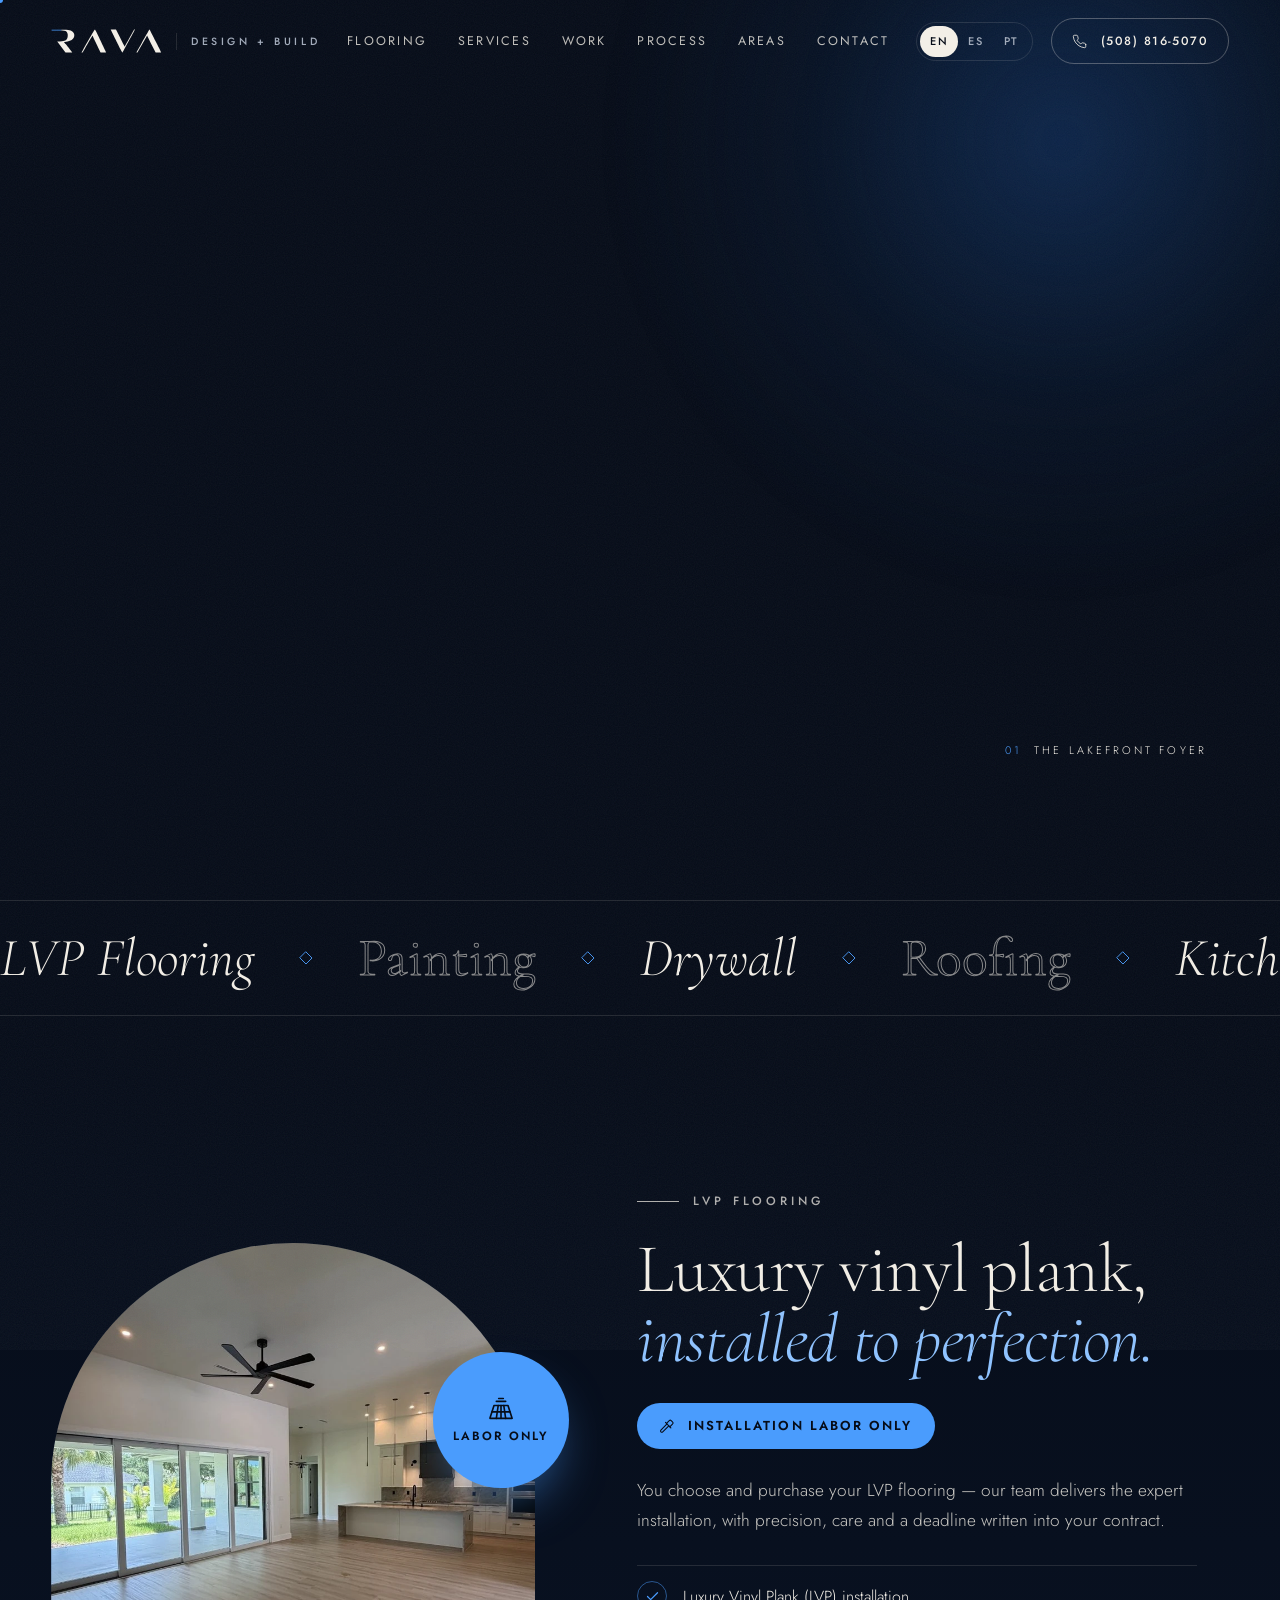
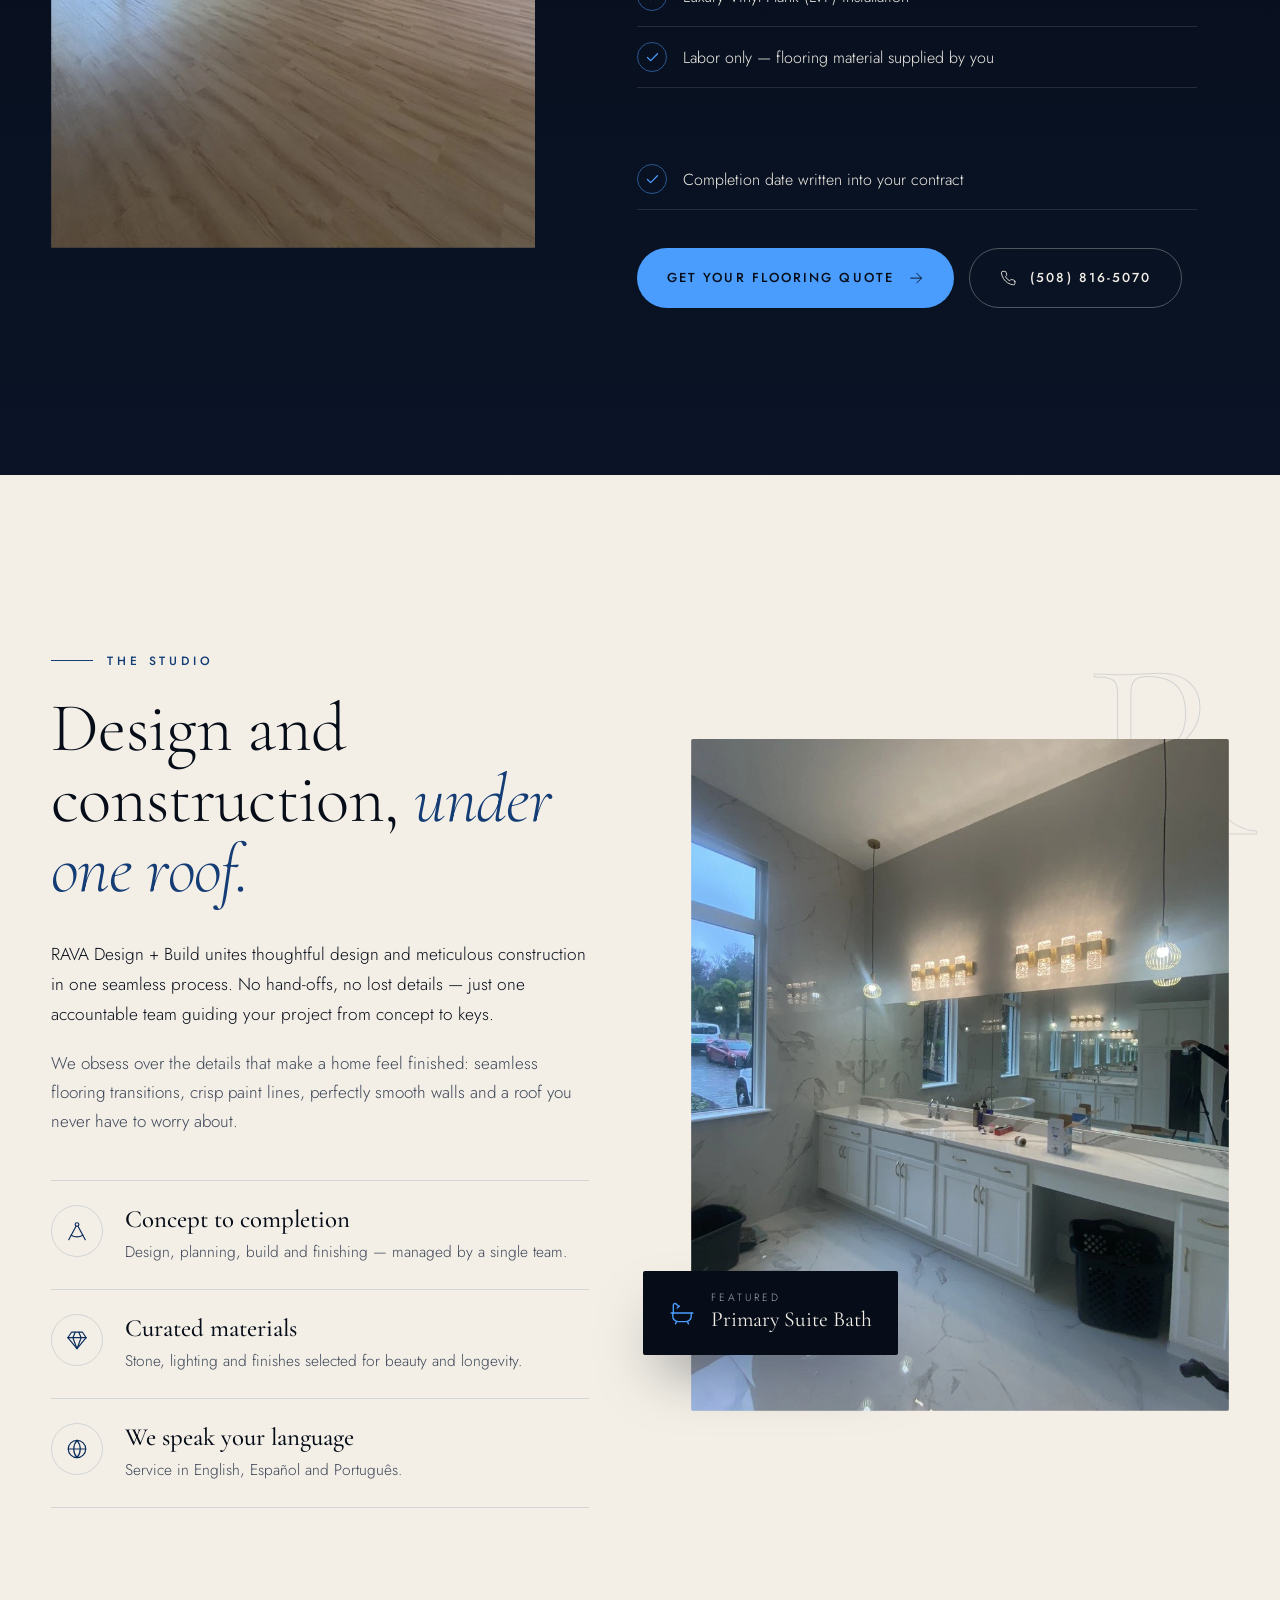
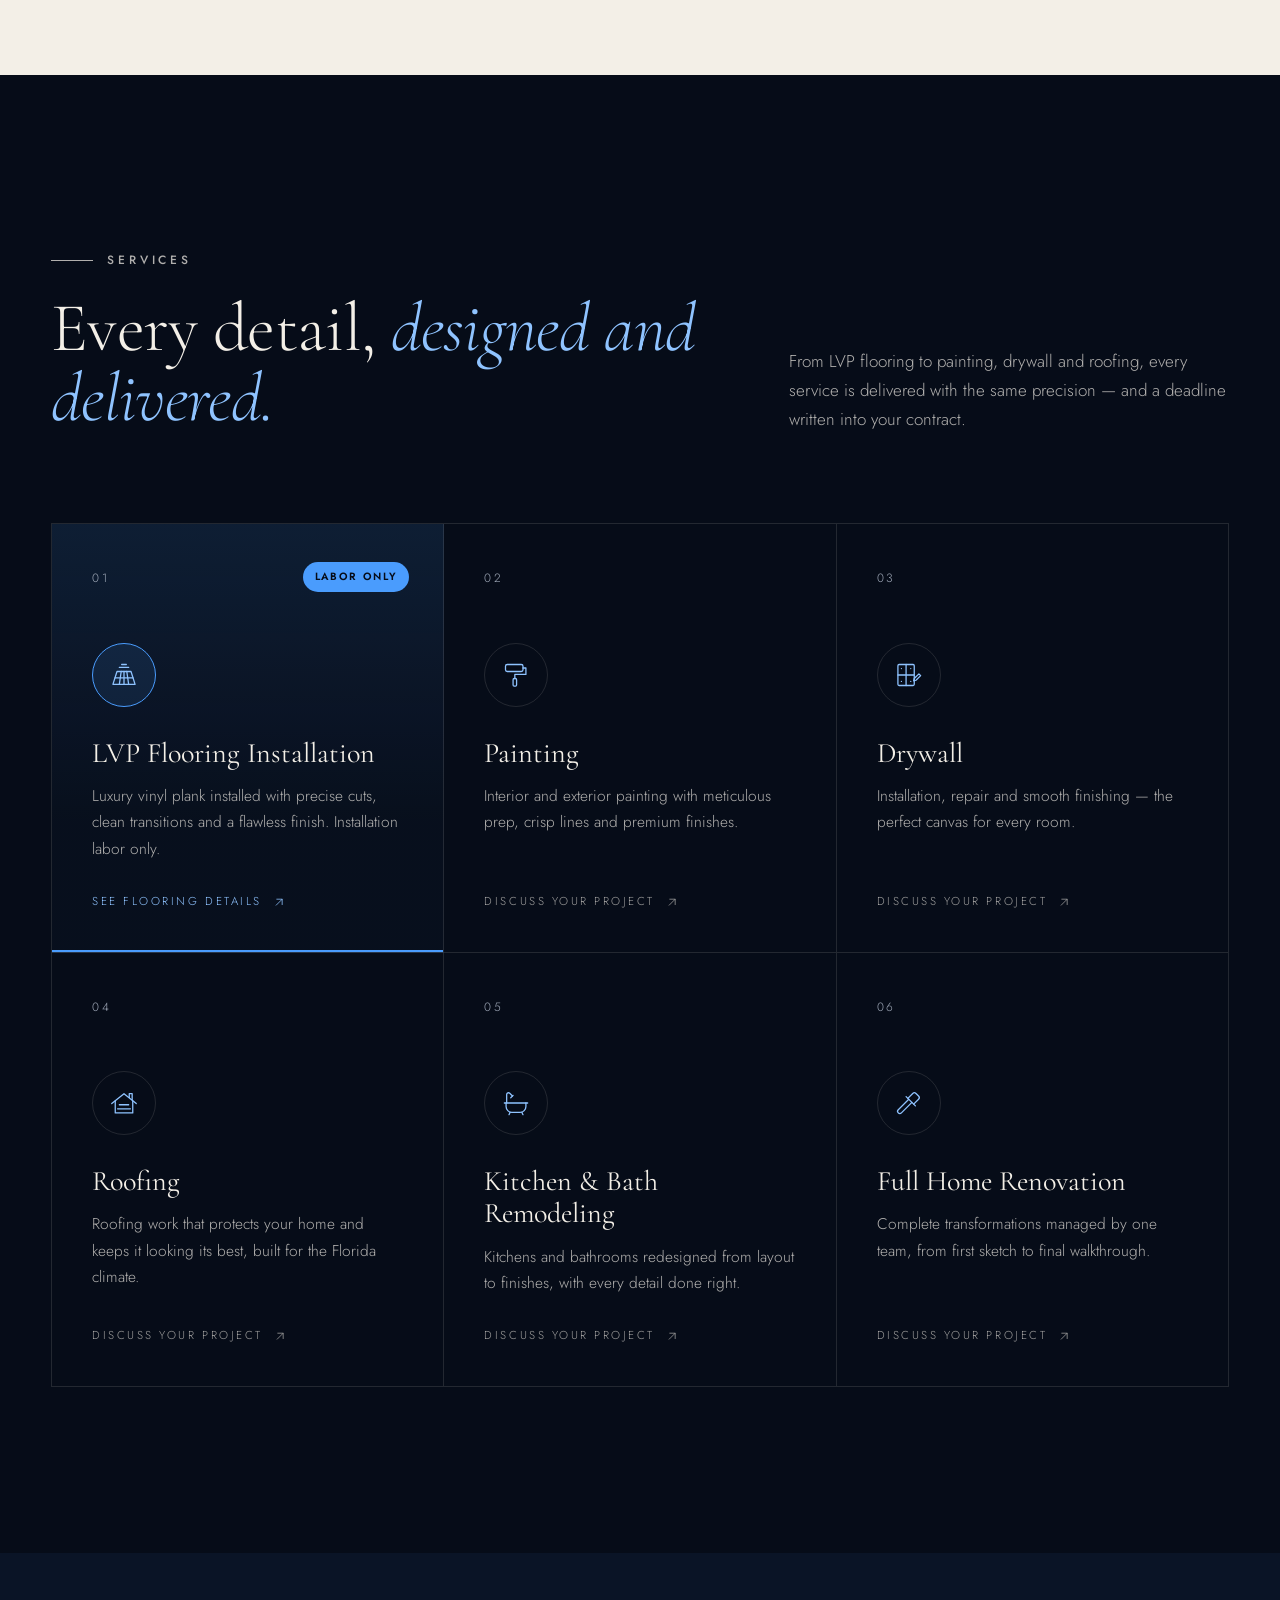
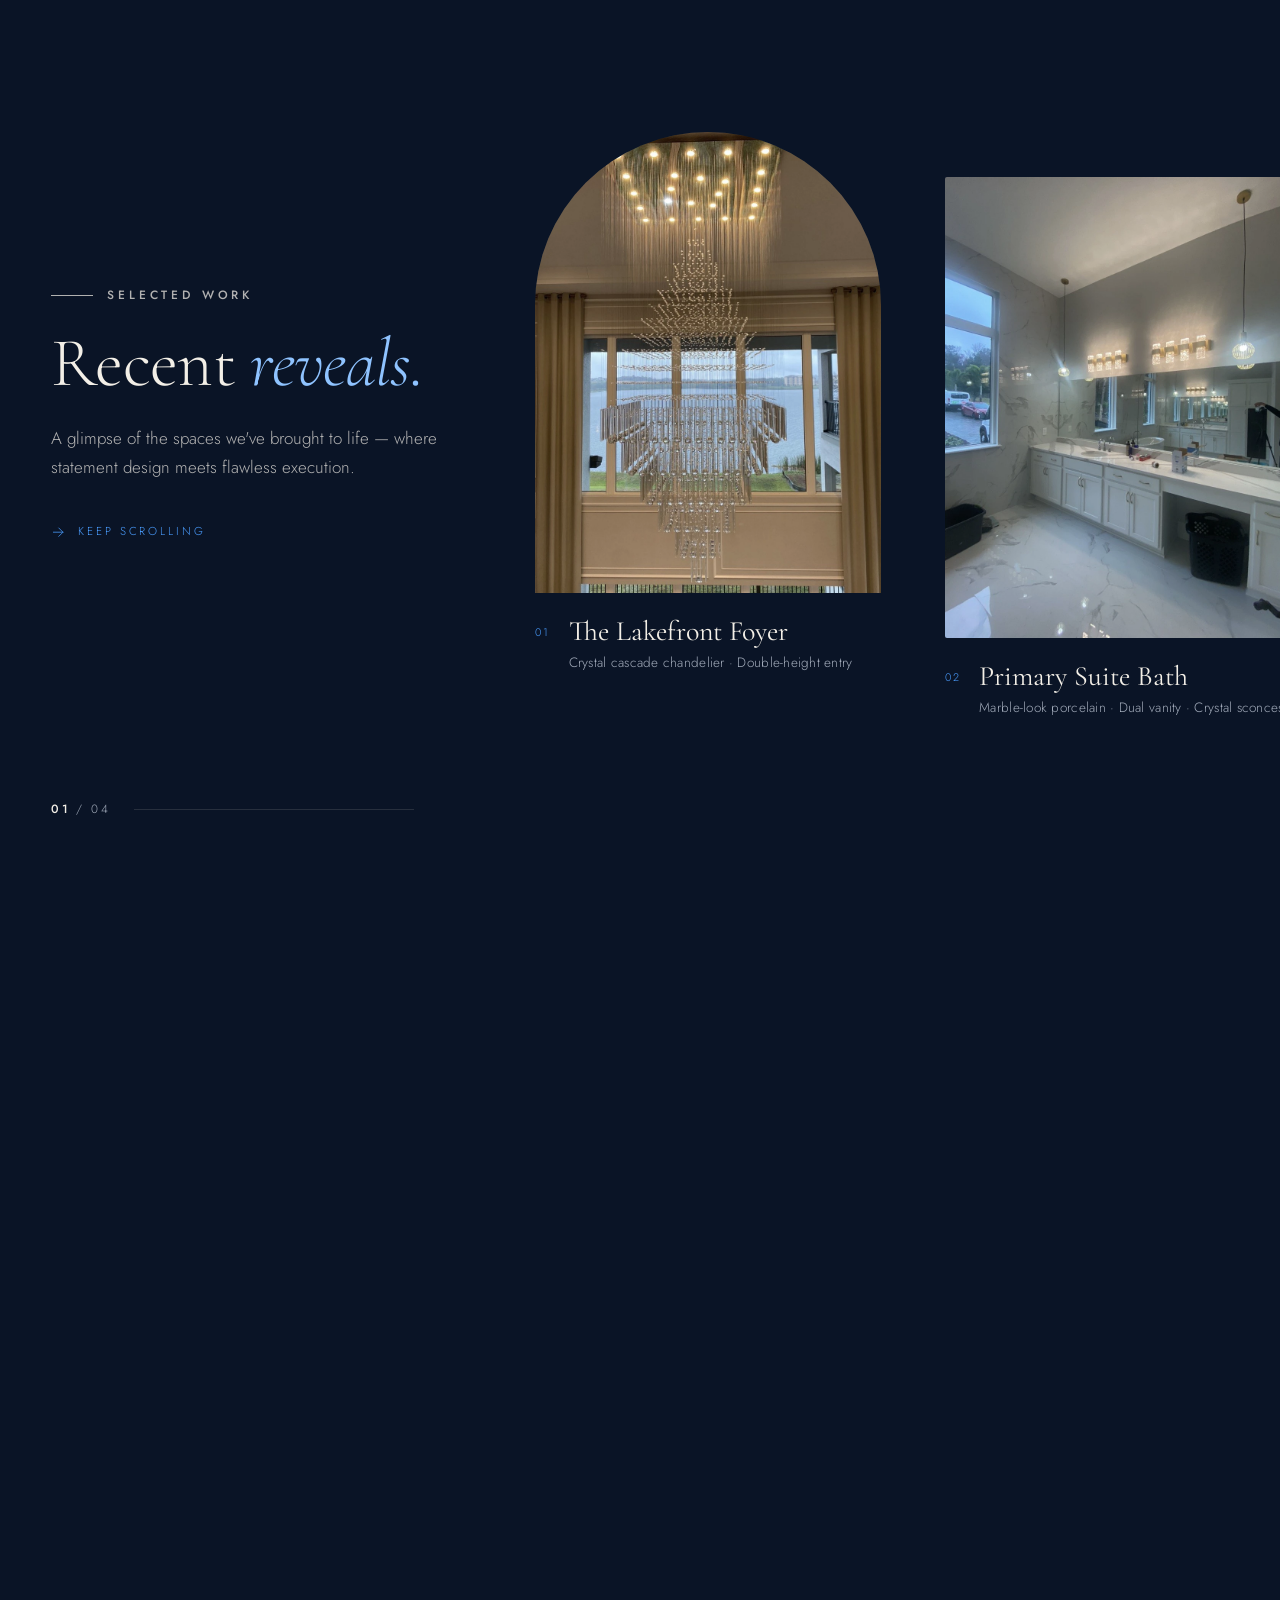
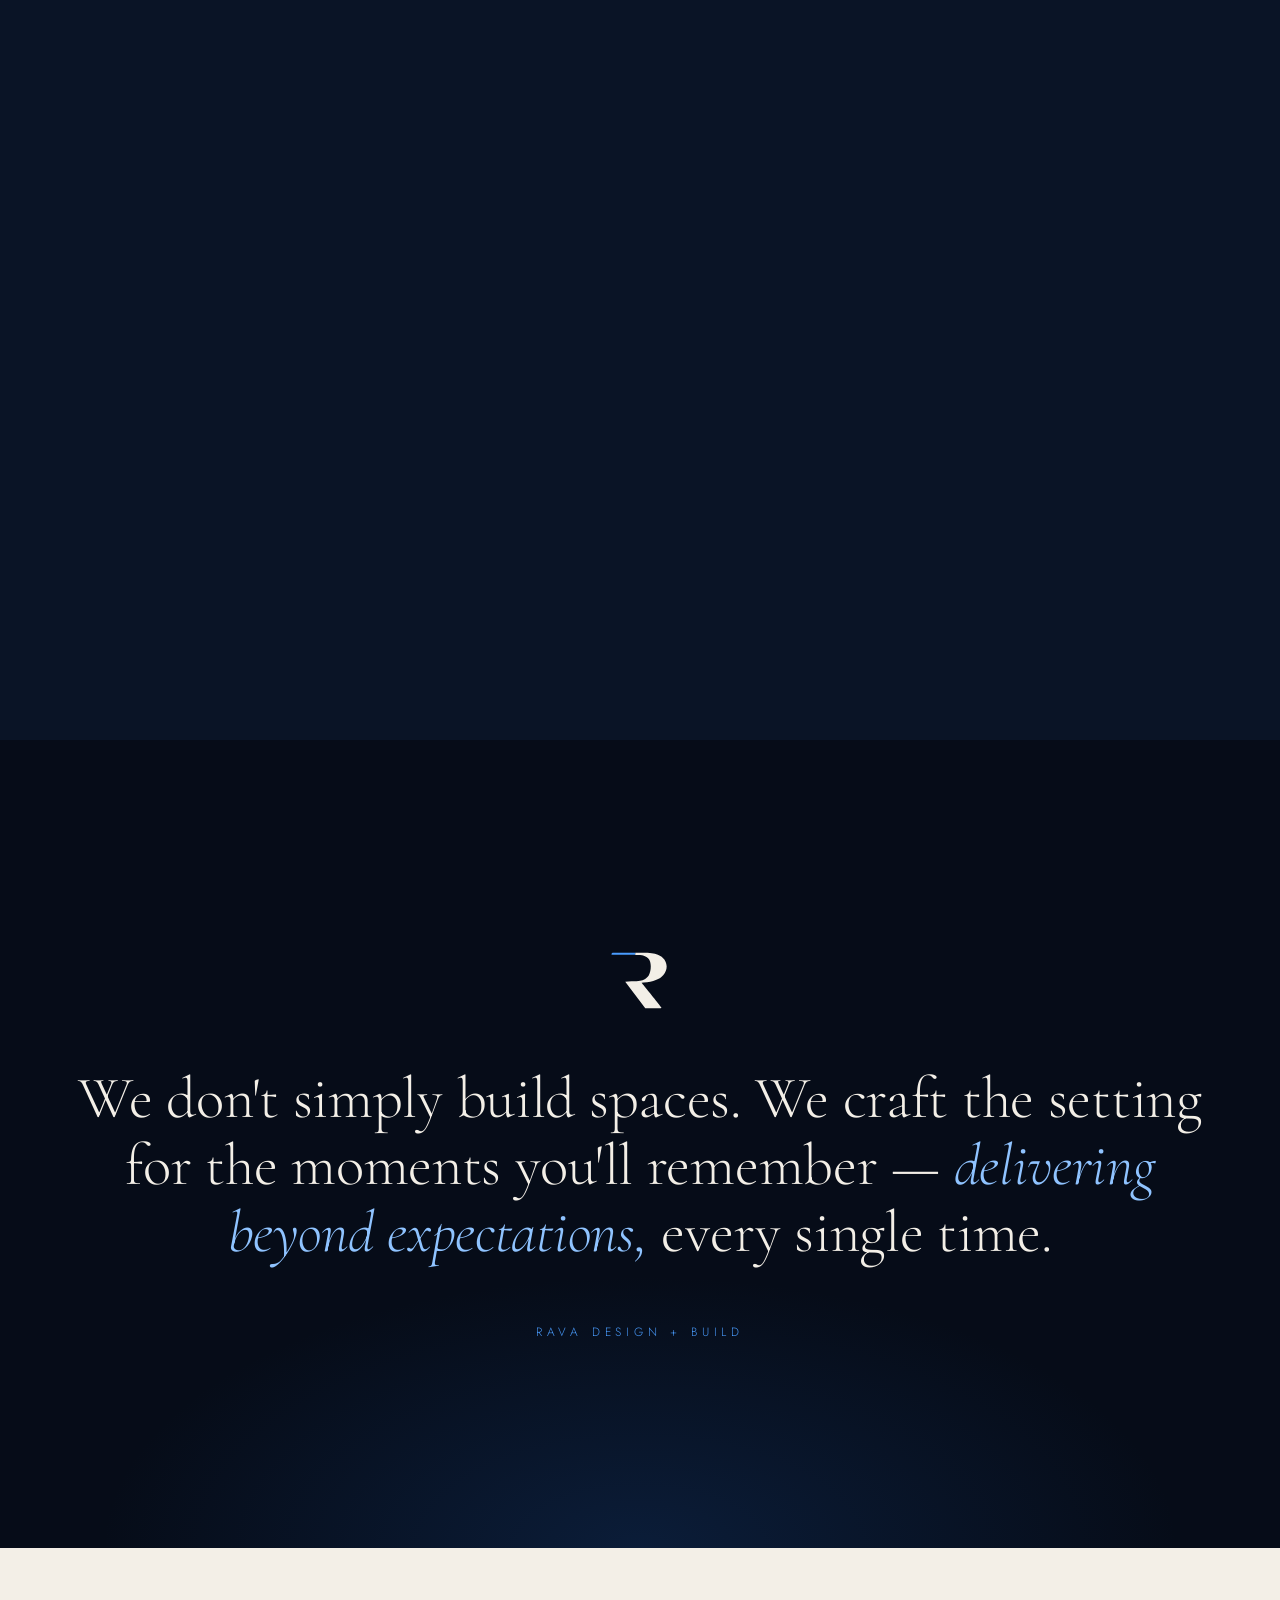
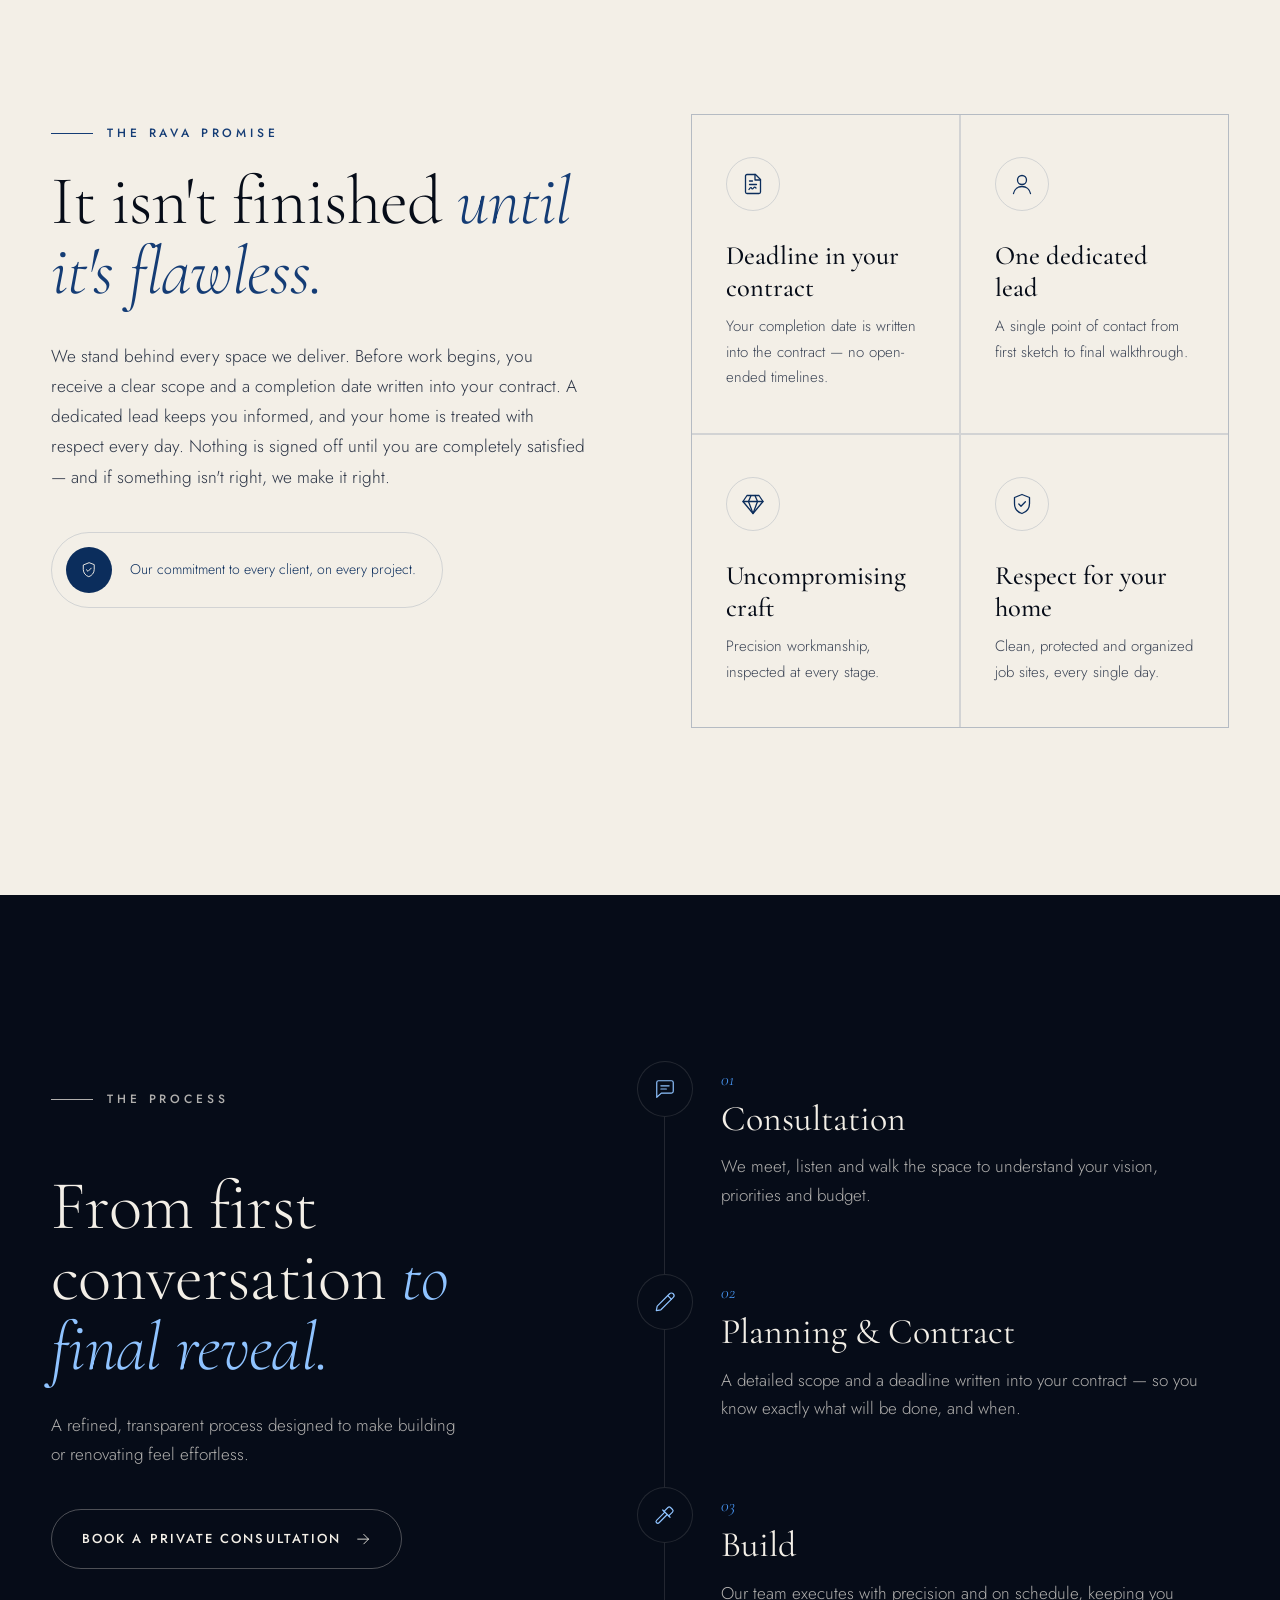
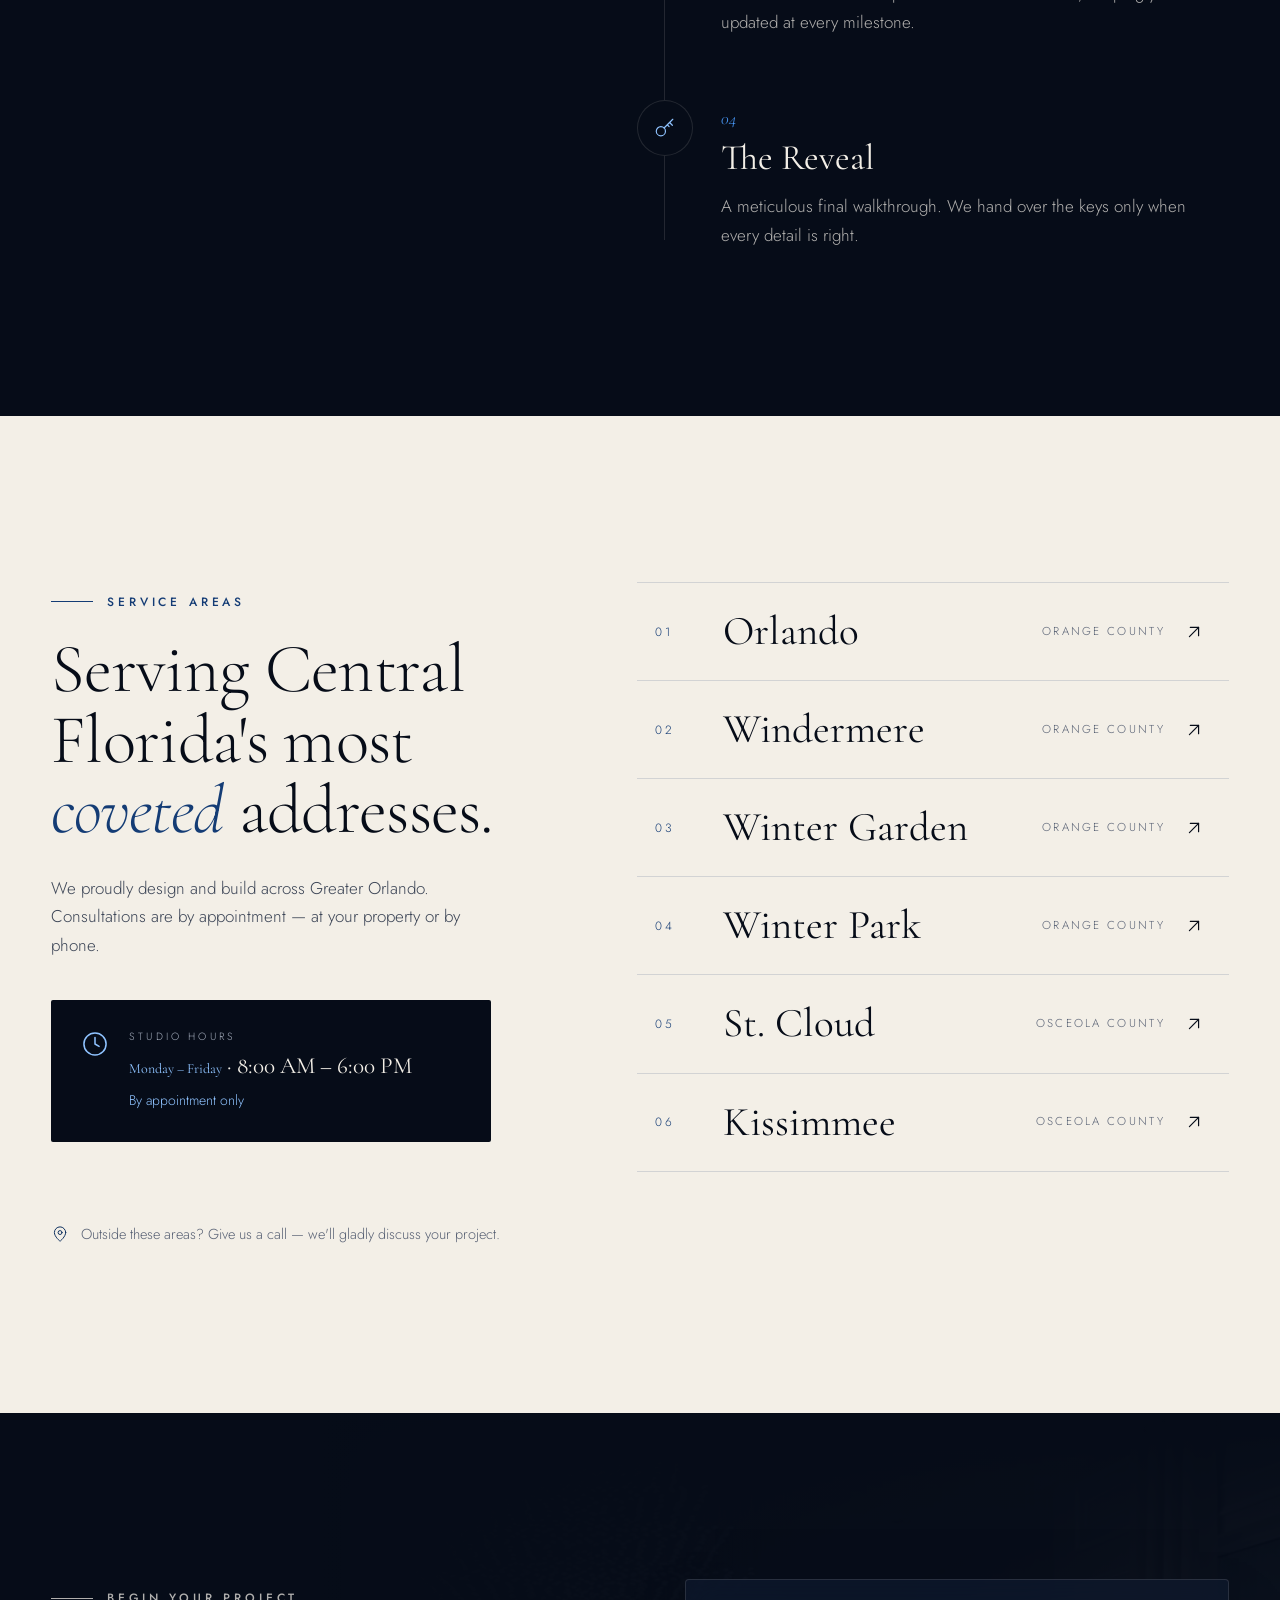
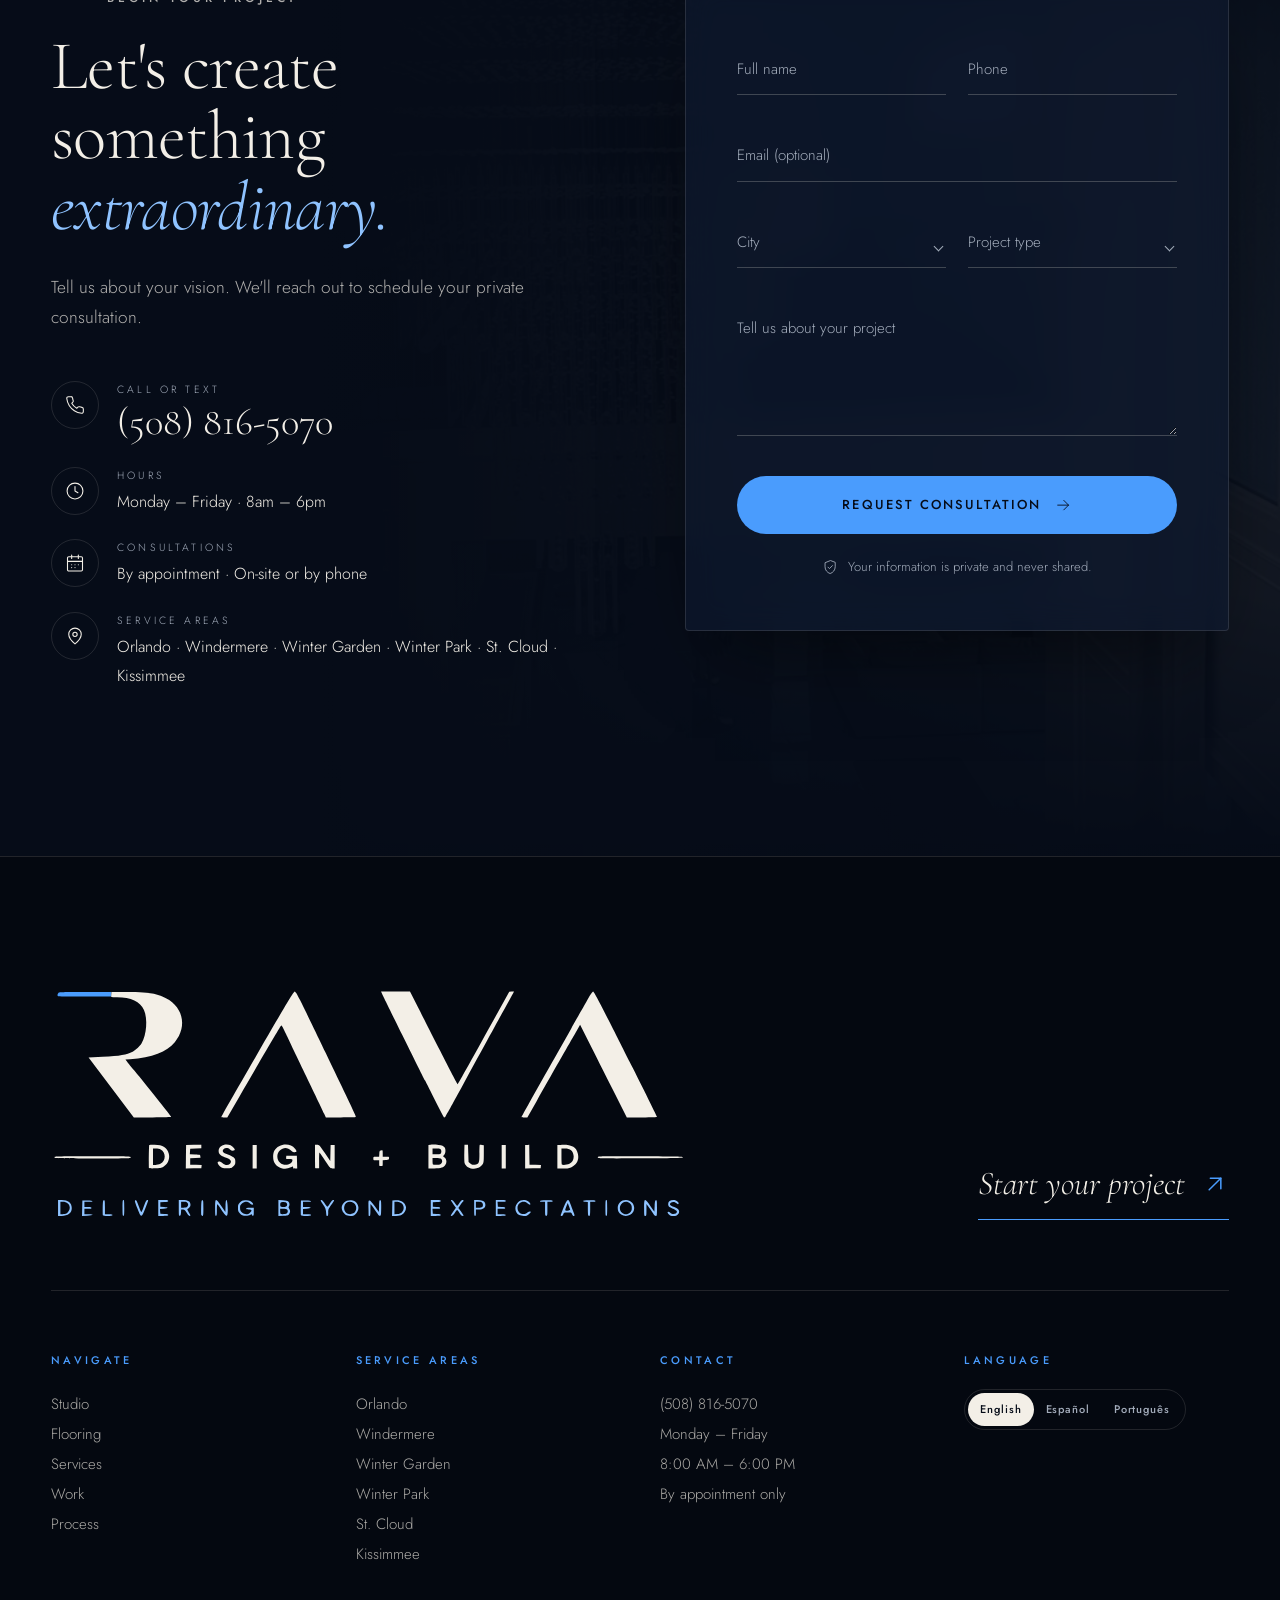
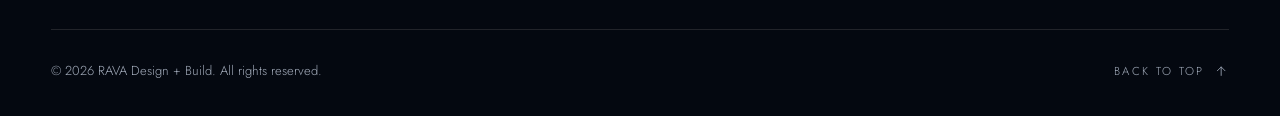
==== commit 87a42922: "Highlight contract deadline, add LVP flooring landing, align services - Hero: 'Deadline in your cont" ====
--- a/index.html
+++ b/index.html
@@ -3,12 +3,12 @@
 <head>
   <meta charset="utf-8">
   <meta name="viewport" content="width=device-width, initial-scale=1, viewport-fit=cover">
-  <title>RAVA Design + Build | Luxury Design &amp; Construction in Orlando, FL</title>
-  <meta name="description" content="RAVA Design + Build designs and builds luxury custom homes, renovations, kitchens, bathrooms and statement lighting across Orlando, Windermere, Winter Garden, Winter Park, St. Cloud and Kissimmee. Delivering beyond expectations.">
+  <title>RAVA Design + Build | Flooring, Painting, Drywall &amp; Roofing in Orlando, FL</title>
+  <meta name="description" content="RAVA Design + Build: LVP flooring installation (labor only), painting, drywall, roofing, kitchen &amp; bath remodeling and full renovations across Orlando, Windermere, Winter Garden, Winter Park, St. Cloud and Kissimmee — with your deadline written into the contract.">
   <meta name="theme-color" content="#070E1C">
   <meta property="og:type" content="website">
   <meta property="og:title" content="RAVA Design + Build | Delivering Beyond Expectations">
-  <meta property="og:description" content="Luxury design and construction across Orlando and Central Florida — custom homes, renovations, kitchens, bathrooms and statement lighting.">
+  <meta property="og:description" content="LVP flooring installation (labor only), painting, drywall, roofing and remodeling across Orlando and Central Florida — deadline in your contract.">
   <meta property="og:image" content="assets/img/og-image.jpg">
   <meta name="twitter:card" content="summary_large_image">
   <link rel="icon" type="image/svg+xml" href="assets/img/favicon.svg">
@@ -32,7 +32,7 @@
     "@type": "GeneralContractor",
     "name": "RAVA Design + Build",
     "slogan": "Delivering Beyond Expectations",
-    "description": "Luxury residential design and construction: custom homes, renovations, kitchens, bathrooms, statement lighting and home organization.",
+    "description": "Residential design and construction: LVP flooring installation (labor only), painting, drywall, roofing, kitchen and bath remodeling and full home renovations. Deadline written into every contract.",
     "telephone": "+1-508-816-5070",
     "image": "assets/img/og-image.jpg",
     "logo": "assets/img/rava-logo-original.png",
@@ -88,6 +88,12 @@
   <symbol id="i-close" viewBox="0 0 24 24"><path d="M5 5l14 14M19 5 5 19"/></symbol>
   <symbol id="i-chev-l" viewBox="0 0 24 24"><path d="m15 5-7 7 7 7"/></symbol>
   <symbol id="i-chev-r" viewBox="0 0 24 24"><path d="m9 5 7 7-7 7"/></symbol>
+  <symbol id="i-floor" viewBox="0 0 24 24"><path d="M2.5 20 6 9h12l3.5 11Z"/><path d="M8 20 9.6 9M12 9v11M14.4 9 16 20M4.3 14.5h15.4"/><path d="M8 5.5h8M10 3h4"/></symbol>
+  <symbol id="i-roller" viewBox="0 0 24 24"><rect x="3" y="3" width="15" height="6" rx="1.5"/><path d="M18 6h2.5v5.5H11V15"/><rect x="9.5" y="15" width="3" height="6.5" rx="1"/></symbol>
+  <symbol id="i-drywall" viewBox="0 0 24 24"><rect x="2.5" y="3" width="14" height="18" rx="1"/><path d="M9.5 3v18M2.5 12h14"/><path d="M5.5 6.5h.01M13.5 6.5h.01M5.5 17.5h.01M13.5 17.5h.01"/><path d="m16.5 15 4-4 1.5 1.5-4 4-2 .5Z"/></symbol>
+  <symbol id="i-roof" viewBox="0 0 24 24"><path d="M1.5 12.5 12 4l10.5 8.5"/><path d="M4.5 10.2V20.5h15V10.2"/><path d="M8 13.5h8M6.5 17h11"/><path d="M16.5 7.2V4h2.5v5.2"/></symbol>
+  <symbol id="i-cal-check" viewBox="0 0 24 24"><rect x="3" y="4.5" width="18" height="17" rx="1.5"/><path d="M16 2.5v4M8 2.5v4M3 10h18"/><path d="m8.5 15.5 2.5 2.5 4.5-4.5"/></symbol>
+  <symbol id="i-contract" viewBox="0 0 24 24"><path d="M14.5 2.5H6A1.5 1.5 0 0 0 4.5 4v16A1.5 1.5 0 0 0 6 21.5h12a1.5 1.5 0 0 0 1.5-1.5V7.5Z"/><path d="M14 2.5v5.5h5.5"/><path d="M8.5 9h3M8.5 12.5h7"/><path d="M8 17.5c1-1.5 2-2.5 2.5-1.5s1 1.5 2 0 1.5-1 2.5 0"/></symbol>
   <symbol id="i-diamond" viewBox="0 0 24 24"><path d="M12 3 21 12 12 21 3 12Z"/></symbol>
 </svg>
 
@@ -132,8 +138,8 @@
       <span class="nav__brand-sub">Design + Build</span>
     </a>
     <nav class="nav__links" aria-label="Primary">
-      <a href="#studio" data-i18n="nav.studio">Studio</a>
-      <a href="#services" data-i18n="nav.services">Expertise</a>
+      <a href="#flooring" data-i18n="nav.flooring">Flooring</a>
+      <a href="#services" data-i18n="nav.services">Services</a>
       <a href="#work" data-i18n="nav.work">Work</a>
       <a href="#process" data-i18n="nav.process">Process</a>
       <a href="#areas" data-i18n="nav.areas">Areas</a>
@@ -159,8 +165,8 @@
 <div class="menu" id="menu" aria-hidden="true">
   <div class="menu__inner">
     <nav class="menu__links" aria-label="Mobile">
-      <a href="#studio"><small>01</small><span data-i18n="nav.studio">Studio</span></a>
-      <a href="#services"><small>02</small><span data-i18n="nav.services">Expertise</span></a>
+      <a href="#flooring"><small>01</small><span data-i18n="nav.flooring">Flooring</span></a>
+      <a href="#services"><small>02</small><span data-i18n="nav.services">Services</span></a>
       <a href="#work"><small>03</small><span data-i18n="nav.work">Work</span></a>
       <a href="#process"><small>04</small><span data-i18n="nav.process">Process</span></a>
       <a href="#areas"><small>05</small><span data-i18n="nav.areas">Areas</span></a>
@@ -194,15 +200,16 @@
     <div class="hero__copy">
       <p class="eyebrow hero__in" style="--d:.1s"><span class="eyebrow__line"></span><span data-i18n="hero.eyebrow">Luxury Design &amp; Build · Central Florida</span></p>
       <h1 class="hero__title" data-i18n="hero.title"><span class="line"><span>Spaces crafted</span></span><span class="line"><span><em>beyond</em> every</span></span><span class="line"><span>expectation.</span></span></h1>
-      <p class="hero__lead hero__in" style="--d:.75s" data-i18n="hero.lead">From the first sketch to the final reveal, we design and build refined homes and renovations across Central Florida — one team, one vision, flawless execution.</p>
-      <div class="hero__ctas hero__in" style="--d:.9s">
+      <p class="hero__lead hero__in" style="--d:.75s" data-i18n="hero.lead">Flooring, painting, drywall, roofing and complete remodels across Central Florida — delivered on the date written into your contract.</p>
+      <div class="hero__deadline hero__in" style="--d:.85s">
+        <span class="hero__deadline-ic"><svg class="ic"><use href="#i-cal-check"/></svg></span>
+        <div><strong data-i18n="hero.deadline.t">Deadline in your contract</strong><span data-i18n="hero.deadline.d">Your completion date is written into the contract — and we honor it.</span></div>
+      </div>
+      <div class="hero__ctas hero__in" style="--d:.95s">
         <a href="#contact" class="btn btn--primary magnetic"><span data-i18n="cta.consult">Book a private consultation</span><svg class="ic"><use href="#i-arrow"/></svg></a>
         <a href="tel:+15088165070" class="btn btn--ghost magnetic"><svg class="ic"><use href="#i-phone"/></svg><span>(508) 816-5070</span></a>
       </div>
-      <ul class="hero__meta hero__in" style="--d:1.05s">
-        <li><svg class="ic"><use href="#i-clock"/></svg><span><span data-i18n="hours.days">Mon – Fri</span> · 8am – 6pm</span></li>
-        <li><svg class="ic"><use href="#i-calendar"/></svg><span data-i18n="hours.appt">By appointment</span></li>
-      </ul>
+      <a href="#flooring" class="hero__lvp hero__in" style="--d:1.05s"><svg class="ic"><use href="#i-floor"/></svg><span data-i18n="hero.lvp">LVP flooring installation — labor only</span><svg class="ic"><use href="#i-arrow"/></svg></a>
     </div>
 
     <div class="hero__visual">
@@ -222,7 +229,7 @@
   </div>
 
   <div class="container hero__bottom hero__in" style="--d:1.2s">
-    <a href="#studio" class="scroll-cue"><span class="scroll-cue__line"></span><span data-i18n="hero.scroll">Scroll to explore</span></a>
+    <a href="#flooring" class="scroll-cue"><span class="scroll-cue__line"></span><span data-i18n="hero.scroll">Scroll to explore</span></a>
     <p class="hero__areas">Orlando · Windermere · Winter Garden · Winter Park · St. Cloud · Kissimmee</p>
   </div>
 </section>
@@ -231,16 +238,44 @@
 <div class="marquee" aria-hidden="true">
   <div class="marquee__track">
     <div class="marquee__group">
-      <span data-i18n="mq.1">Custom Homes</span><svg class="ic"><use href="#i-diamond"/></svg>
-      <span class="o" data-i18n="mq.2">Renovations</span><svg class="ic"><use href="#i-diamond"/></svg>
-      <span data-i18n="mq.3">Kitchens</span><svg class="ic"><use href="#i-diamond"/></svg>
-      <span class="o" data-i18n="mq.4">Spa Bathrooms</span><svg class="ic"><use href="#i-diamond"/></svg>
-      <span data-i18n="mq.5">Statement Lighting</span><svg class="ic"><use href="#i-diamond"/></svg>
-      <span class="o" data-i18n="mq.6">Fine Millwork</span><svg class="ic"><use href="#i-diamond"/></svg>
-      <span data-i18n="mq.7">Home Organization</span><svg class="ic"><use href="#i-diamond"/></svg>
+      <span data-i18n="mq.1">LVP Flooring</span><svg class="ic"><use href="#i-diamond"/></svg>
+      <span class="o" data-i18n="mq.2">Painting</span><svg class="ic"><use href="#i-diamond"/></svg>
+      <span data-i18n="mq.3">Drywall</span><svg class="ic"><use href="#i-diamond"/></svg>
+      <span class="o" data-i18n="mq.4">Roofing</span><svg class="ic"><use href="#i-diamond"/></svg>
+      <span data-i18n="mq.5">Kitchens &amp; Baths</span><svg class="ic"><use href="#i-diamond"/></svg>
+      <span class="o" data-i18n="mq.6">Renovations</span><svg class="ic"><use href="#i-diamond"/></svg>
+      <span data-i18n="mq.7">Deadline in Contract</span><svg class="ic"><use href="#i-diamond"/></svg>
     </div>
   </div>
 </div>
+
+<!-- ============ FLOORING (ad landing: /#flooring) ============ -->
+<section class="section section--dark flooring" id="flooring">
+  <div class="container flooring__grid">
+    <div class="flooring__visual">
+      <figure class="frame frame--tall" data-reveal="img">
+        <img src="assets/img/open-living-kitchen.webp" width="960" height="1280" loading="lazy" alt="Open living area with wide-plank flooring" data-parallax="0.08">
+      </figure>
+      <div class="flooring__stamp" data-reveal style="--d:.3s"><svg class="ic"><use href="#i-floor"/></svg><span data-i18n="flr.stamp">Labor only</span></div>
+    </div>
+    <div class="flooring__copy">
+      <p class="eyebrow" data-reveal><span class="eyebrow__line"></span><span data-i18n="flr.eyebrow">LVP Flooring</span></p>
+      <h2 class="h2" data-reveal data-i18n="flr.title">Luxury vinyl plank, <em>installed to perfection.</em></h2>
+      <p class="flooring__tag" data-reveal><svg class="ic"><use href="#i-hammer"/></svg><span data-i18n="flr.tag">Installation labor only</span></p>
+      <p class="lead" data-reveal data-i18n="flr.p">You choose and purchase your LVP flooring — our team delivers the expert installation, with precision, care and a deadline written into your contract.</p>
+      <ul class="checks">
+        <li data-reveal style="--d:.05s"><span class="checks__ic"><svg class="ic"><use href="#i-check"/></svg></span><span data-i18n="flr.l1">Luxury Vinyl Plank (LVP) installation</span></li>
+        <li data-reveal style="--d:.1s"><span class="checks__ic"><svg class="ic"><use href="#i-check"/></svg></span><span data-i18n="flr.l2">Labor only — flooring material supplied by you</span></li>
+        <li data-reveal style="--d:.15s"><span class="checks__ic"><svg class="ic"><use href="#i-check"/></svg></span><span data-i18n="flr.l3">Precise cuts, tight seams and clean transitions</span></li>
+        <li data-reveal style="--d:.2s"><span class="checks__ic"><svg class="ic"><use href="#i-check"/></svg></span><span data-i18n="flr.l4">Completion date written into your contract</span></li>
+      </ul>
+      <div class="flooring__ctas" data-reveal>
+        <a href="#contact" data-project="Flooring" class="btn btn--primary magnetic"><span data-i18n="flr.cta">Get your flooring quote</span><svg class="ic"><use href="#i-arrow"/></svg></a>
+        <a href="tel:+15088165070" class="btn btn--ghost magnetic"><svg class="ic"><use href="#i-phone"/></svg><span>(508) 816-5070</span></a>
+      </div>
+    </div>
+  </div>
+</section>
 
 <!-- ============ STUDIO ============ -->
 <section class="section section--light studio" id="studio">
@@ -249,7 +284,7 @@
       <p class="eyebrow" data-reveal><span class="eyebrow__line"></span><span data-i18n="studio.eyebrow">The Studio</span></p>
       <h2 class="h2" data-reveal data-i18n="studio.title">Design and construction, <em>under one roof.</em></h2>
       <p class="lead" data-reveal data-i18n="studio.p1">RAVA Design + Build unites thoughtful design and meticulous construction in one seamless process. No hand-offs, no lost details — just one accountable team guiding your project from concept to keys.</p>
-      <p data-reveal data-i18n="studio.p2">We obsess over what makes a home feel extraordinary: the way light moves across marble, how a chandelier anchors a double-height room, how storage disappears into millwork.</p>
+      <p data-reveal data-i18n="studio.p2">We obsess over the details that make a home feel finished: seamless flooring transitions, crisp paint lines, perfectly smooth walls and a roof you never have to worry about.</p>
       <ul class="features">
         <li data-reveal style="--d:.05s"><span class="features__ic"><svg class="ic"><use href="#i-compass"/></svg></span><div><h3 data-i18n="studio.f1.t">Concept to completion</h3><p data-i18n="studio.f1.d">Design, planning, build and finishing — managed by a single team.</p></div></li>
         <li data-reveal style="--d:.15s"><span class="features__ic"><svg class="ic"><use href="#i-gem"/></svg></span><div><h3 data-i18n="studio.f2.t">Curated materials</h3><p data-i18n="studio.f2.d">Stone, lighting and finishes selected for beauty and longevity.</p></div></li>
@@ -274,53 +309,54 @@
   <div class="container">
     <div class="section-head">
       <div>
-        <p class="eyebrow" data-reveal><span class="eyebrow__line"></span><span data-i18n="svc.eyebrow">Expertise</span></p>
+        <p class="eyebrow" data-reveal><span class="eyebrow__line"></span><span data-i18n="svc.eyebrow">Services</span></p>
         <h2 class="h2" data-reveal data-i18n="svc.title">Every detail, <em>designed and delivered.</em></h2>
       </div>
-      <p class="section-head__intro" data-reveal data-i18n="svc.intro">Whether you are building from the ground up or reimagining a single room, we bring the same standard of design, precision and care to every project.</p>
+      <p class="section-head__intro" data-reveal data-i18n="svc.intro">From LVP flooring to painting, drywall and roofing, every service is delivered with the same precision — and a deadline written into your contract.</p>
     </div>
 
     <div class="cards">
-      <article class="card" data-reveal style="--d:0s">
+      <article class="card card--featured" data-reveal style="--d:0.00s">
         <span class="card__num">01</span>
-        <span class="card__ic"><svg class="ic"><use href="#i-home"/></svg></span>
-        <h3 data-i18n="svc.1.t">Custom Homes</h3>
-        <p data-i18n="svc.1.d">Ground-up residences designed around the way you live — planned, managed and built end to end.</p>
+        <span class="card__tag" data-i18n="flr.stamp">Labor only</span>
+        <span class="card__ic"><svg class="ic"><use href="#i-floor"/></svg></span>
+        <h3 data-i18n="svc.1.t">LVP Flooring Installation</h3>
+        <p data-i18n="svc.1.d">Luxury vinyl plank installed with precise cuts, clean transitions and a flawless finish. Installation labor only.</p>
+        <a href="#flooring" class="card__link"><span data-i18n="svc.flrcta">See flooring details</span><svg class="ic"><use href="#i-arrow-ur"/></svg></a>
+      </article>
+      <article class="card" data-reveal style="--d:0.08s">
+        <span class="card__num">02</span>
+        <span class="card__ic"><svg class="ic"><use href="#i-roller"/></svg></span>
+        <h3 data-i18n="svc.2.t">Painting</h3>
+        <p data-i18n="svc.2.d">Interior and exterior painting with meticulous prep, crisp lines and premium finishes.</p>
         <a href="#contact" class="card__link"><span data-i18n="svc.cta">Discuss your project</span><svg class="ic"><use href="#i-arrow-ur"/></svg></a>
       </article>
-      <article class="card" data-reveal style="--d:.08s">
-        <span class="card__num">02</span>
+      <article class="card" data-reveal style="--d:0.16s">
+        <span class="card__num">03</span>
+        <span class="card__ic"><svg class="ic"><use href="#i-drywall"/></svg></span>
+        <h3 data-i18n="svc.3.t">Drywall</h3>
+        <p data-i18n="svc.3.d">Installation, repair and smooth finishing — the perfect canvas for every room.</p>
+        <a href="#contact" class="card__link"><span data-i18n="svc.cta">Discuss your project</span><svg class="ic"><use href="#i-arrow-ur"/></svg></a>
+      </article>
+      <article class="card" data-reveal style="--d:0.00s">
+        <span class="card__num">04</span>
+        <span class="card__ic"><svg class="ic"><use href="#i-roof"/></svg></span>
+        <h3 data-i18n="svc.4.t">Roofing</h3>
+        <p data-i18n="svc.4.d">Roofing work that protects your home and keeps it looking its best, built for the Florida climate.</p>
+        <a href="#contact" class="card__link"><span data-i18n="svc.cta">Discuss your project</span><svg class="ic"><use href="#i-arrow-ur"/></svg></a>
+      </article>
+      <article class="card" data-reveal style="--d:0.08s">
+        <span class="card__num">05</span>
+        <span class="card__ic"><svg class="ic"><use href="#i-bath"/></svg></span>
+        <h3 data-i18n="svc.5.t">Kitchen &amp; Bath Remodeling</h3>
+        <p data-i18n="svc.5.d">Kitchens and bathrooms redesigned from layout to finishes, with every detail done right.</p>
+        <a href="#contact" class="card__link"><span data-i18n="svc.cta">Discuss your project</span><svg class="ic"><use href="#i-arrow-ur"/></svg></a>
+      </article>
+      <article class="card" data-reveal style="--d:0.16s">
+        <span class="card__num">06</span>
         <span class="card__ic"><svg class="ic"><use href="#i-hammer"/></svg></span>
-        <h3 data-i18n="svc.2.t">Whole-Home Renovation</h3>
-        <p data-i18n="svc.2.d">Transformations that respect the bones of your home and elevate everything else.</p>
-        <a href="#contact" class="card__link"><span data-i18n="svc.cta">Discuss your project</span><svg class="ic"><use href="#i-arrow-ur"/></svg></a>
-      </article>
-      <article class="card" data-reveal style="--d:.16s">
-        <span class="card__num">03</span>
-        <span class="card__ic"><svg class="ic"><use href="#i-kitchen"/></svg></span>
-        <h3 data-i18n="svc.3.t">Kitchens</h3>
-        <p data-i18n="svc.3.d">Chef-ready layouts, sculptural islands and custom cabinetry built to perform beautifully.</p>
-        <a href="#contact" class="card__link"><span data-i18n="svc.cta">Discuss your project</span><svg class="ic"><use href="#i-arrow-ur"/></svg></a>
-      </article>
-      <article class="card" data-reveal style="--d:0s">
-        <span class="card__num">04</span>
-        <span class="card__ic"><svg class="ic"><use href="#i-bath"/></svg></span>
-        <h3 data-i18n="svc.4.t">Bathrooms &amp; Spa Suites</h3>
-        <p data-i18n="svc.4.d">Marble, light and calm — primary suites designed as private retreats.</p>
-        <a href="#contact" class="card__link"><span data-i18n="svc.cta">Discuss your project</span><svg class="ic"><use href="#i-arrow-ur"/></svg></a>
-      </article>
-      <article class="card" data-reveal style="--d:.08s">
-        <span class="card__num">05</span>
-        <span class="card__ic"><svg class="ic"><use href="#i-chandelier"/></svg></span>
-        <h3 data-i18n="svc.5.t">Statement Lighting</h3>
-        <p data-i18n="svc.5.d">From crystal cascade chandeliers to layered recessed lighting, installed with precision.</p>
-        <a href="#contact" class="card__link"><span data-i18n="svc.cta">Discuss your project</span><svg class="ic"><use href="#i-arrow-ur"/></svg></a>
-      </article>
-      <article class="card" data-reveal style="--d:.16s">
-        <span class="card__num">06</span>
-        <span class="card__ic"><svg class="ic"><use href="#i-closet"/></svg></span>
-        <h3 data-i18n="svc.6.t">Home Organization</h3>
-        <p data-i18n="svc.6.d">Custom closets, pantries and built-ins that make order effortless — and beautiful.</p>
+        <h3 data-i18n="svc.6.t">Full Home Renovation</h3>
+        <p data-i18n="svc.6.d">Complete transformations managed by one team, from first sketch to final walkthrough.</p>
         <a href="#contact" class="card__link"><span data-i18n="svc.cta">Discuss your project</span><svg class="ic"><use href="#i-arrow-ur"/></svg></a>
       </article>
     </div>
@@ -379,14 +415,14 @@
     <div class="promise__copy">
       <p class="eyebrow" data-reveal><span class="eyebrow__line"></span><span data-i18n="promise.eyebrow">The RAVA Promise</span></p>
       <h2 class="h2" data-reveal data-i18n="promise.title">It isn't finished <em>until it's flawless.</em></h2>
-      <p class="lead" data-reveal data-i18n="promise.p">We stand behind every space we deliver. You receive a clear scope before work begins, a dedicated lead who keeps you informed, and a job site treated with the same respect as a finished home. Nothing is signed off until you are completely satisfied — and if something isn't right, we make it right.</p>
+      <p class="lead" data-reveal data-i18n="promise.p">We stand behind every space we deliver. Before work begins, you receive a clear scope and a completion date written into your contract. A dedicated lead keeps you informed, and your home is treated with respect every day. Nothing is signed off until you are completely satisfied — and if something isn't right, we make it right.</p>
       <div class="seal" data-reveal>
         <span class="seal__ic"><svg class="ic"><use href="#i-shield"/></svg></span>
         <span data-i18n="promise.seal">Our commitment to every client, on every project.</span>
       </div>
     </div>
     <div class="pillars">
-      <div class="pillar" data-reveal style="--d:0s"><span class="pillar__ic"><svg class="ic"><use href="#i-file"/></svg></span><h3 data-i18n="promise.1.t">Total transparency</h3><p data-i18n="promise.1.d">A detailed scope and timeline before we begin — no surprises.</p></div>
+      <div class="pillar" data-reveal style="--d:0s"><span class="pillar__ic"><svg class="ic"><use href="#i-contract"/></svg></span><h3 data-i18n="promise.1.t">Deadline in your contract</h3><p data-i18n="promise.1.d">Your completion date is written into the contract — no open-ended timelines.</p></div>
       <div class="pillar" data-reveal style="--d:.1s"><span class="pillar__ic"><svg class="ic"><use href="#i-user"/></svg></span><h3 data-i18n="promise.2.t">One dedicated lead</h3><p data-i18n="promise.2.d">A single point of contact from first sketch to final walkthrough.</p></div>
       <div class="pillar" data-reveal style="--d:.2s"><span class="pillar__ic"><svg class="ic"><use href="#i-gem"/></svg></span><h3 data-i18n="promise.3.t">Uncompromising craft</h3><p data-i18n="promise.3.d">Precision workmanship, inspected at every stage.</p></div>
       <div class="pillar" data-reveal style="--d:.3s"><span class="pillar__ic"><svg class="ic"><use href="#i-shield"/></svg></span><h3 data-i18n="promise.4.t">Respect for your home</h3><p data-i18n="promise.4.d">Clean, protected and organized job sites, every single day.</p></div>
@@ -415,14 +451,14 @@
       <li class="step" data-reveal>
         <span class="step__dot"><svg class="ic"><use href="#i-pencil"/></svg></span>
         <span class="step__n">02</span>
-        <h3 data-i18n="process.2.t">Design &amp; Planning</h3>
-        <p data-i18n="process.2.d">Concepts, materials and a detailed scope — so you know exactly what will be built, and when.</p>
+        <h3 data-i18n="process.2.t">Planning &amp; Contract</h3>
+        <p data-i18n="process.2.d">A detailed scope and a deadline written into your contract — so you know exactly what will be done, and when.</p>
       </li>
       <li class="step" data-reveal>
         <span class="step__dot"><svg class="ic"><use href="#i-hammer"/></svg></span>
         <span class="step__n">03</span>
         <h3 data-i18n="process.3.t">Build</h3>
-        <p data-i18n="process.3.d">Our team executes with precision, keeping you updated at every milestone.</p>
+        <p data-i18n="process.3.d">Our team executes with precision and on schedule, keeping you updated at every milestone.</p>
       </li>
       <li class="step" data-reveal>
         <span class="step__dot"><svg class="ic"><use href="#i-key"/></svg></span>
@@ -498,12 +534,12 @@
           <label class="field field--select">
             <select name="project" required>
               <option value="" selected disabled hidden></option>
-              <option value="Custom Home" data-i18n="svc.1.t">Custom Homes</option>
-              <option value="Renovation" data-i18n="svc.2.t">Whole-Home Renovation</option>
-              <option value="Kitchen" data-i18n="svc.3.t">Kitchens</option>
-              <option value="Bathroom" data-i18n="svc.4.t">Bathrooms &amp; Spa Suites</option>
-              <option value="Lighting" data-i18n="svc.5.t">Statement Lighting</option>
-              <option value="Organization" data-i18n="svc.6.t">Home Organization</option>
+              <option value="Flooring" data-i18n="svc.1.t">LVP Flooring Installation</option>
+              <option value="Painting" data-i18n="svc.2.t">Painting</option>
+              <option value="Drywall" data-i18n="svc.3.t">Drywall</option>
+              <option value="Roofing" data-i18n="svc.4.t">Roofing</option>
+              <option value="Kitchen &amp; Bath" data-i18n="svc.5.t">Kitchen &amp; Bath Remodeling</option>
+              <option value="Renovation" data-i18n="svc.6.t">Full Home Renovation</option>
               <option value="Other" data-i18n="form.other">Other</option>
             </select>
             <span data-i18n="form.project">Project type</span>
@@ -539,7 +575,8 @@
       <div>
         <h4 data-i18n="footer.nav">Navigate</h4>
         <a href="#studio" data-i18n="nav.studio">Studio</a>
-        <a href="#services" data-i18n="nav.services">Expertise</a>
+        <a href="#flooring" data-i18n="nav.flooring">Flooring</a>
+        <a href="#services" data-i18n="nav.services">Services</a>
         <a href="#work" data-i18n="nav.work">Work</a>
         <a href="#process" data-i18n="nav.process">Process</a>
       </div>
--- a/assets/css/style.css
+++ b/assets/css/style.css
@@ -260,7 +260,7 @@
 .is-loaded .hline { transform: scaleX(1); transition: transform 2.2s var(--ease) .3s; }
 
 .hero__grid { position: relative; flex: 1; display: grid; grid-template-columns: 1.15fr .85fr; gap: clamp(30px, 5vw, 90px); align-items: center; }
-.hero__title { font-family: var(--serif); font-weight: 300; font-size: clamp(3.3rem, 7.4vw, 7.6rem); line-height: .96; letter-spacing: -.02em; margin: 30px 0 32px; }
+.hero__title { font-family: var(--serif); font-weight: 300; font-size: clamp(3.1rem, 6.4vw, 6.6rem); line-height: .96; letter-spacing: -.02em; margin: 24px 0 24px; }
 .hero__title .line { display: block; overflow: hidden; padding-bottom: .06em; margin-bottom: -.06em; }
 .hero__title .line > span { display: inline-block; }
 .js .hero__title .line > span { transform: translateY(110%); }
@@ -270,7 +270,22 @@
 .is-loaded .hero__title .line:nth-child(3) > span { transition-delay: .44s; }
 .hero__title .line:nth-child(2) { padding-left: clamp(30px, 6vw, 110px); }
 .hero__lead { max-width: 520px; color: rgba(243, 239, 231, .78); font-size: clamp(1.02rem, 1.25vw, 1.15rem); }
-.hero__ctas { display: flex; flex-wrap: wrap; gap: 14px; margin-top: 40px; }
+.hero__ctas { display: flex; flex-wrap: wrap; gap: 14px; margin-top: 26px; }
+.hero__deadline {
+  display: flex; align-items: center; gap: 16px; margin-top: 26px; max-width: 540px;
+  padding: 14px 24px 14px 14px; border-radius: 999px;
+  border: 1px solid rgba(74, 156, 253, .5);
+  background: linear-gradient(90deg, rgba(74, 156, 253, .2), rgba(74, 156, 253, .03));
+  box-shadow: 0 0 40px -12px rgba(74, 156, 253, .45);
+}
+.hero__deadline-ic { width: 50px; height: 50px; flex: none; border-radius: 50%; background: var(--sky); color: var(--ink); display: grid; place-items: center; }
+.hero__deadline-ic .ic { width: 24px; height: 24px; stroke-width: 1.5; }
+.hero__deadline strong { display: block; font-size: 15px; font-weight: 600; letter-spacing: .14em; text-transform: uppercase; color: var(--ivory); line-height: 1.3; }
+.hero__deadline div span { display: block; font-size: 14px; color: rgba(243, 239, 231, .75); line-height: 1.45; margin-top: 2px; }
+.hero__lvp { display: inline-flex; align-items: center; gap: 12px; margin-top: 26px; padding-bottom: 6px; border-bottom: 1px solid rgba(143, 195, 255, .45); font-size: 12.5px; font-weight: 500; letter-spacing: .14em; text-transform: uppercase; color: var(--sky-soft); transition: color .4s, border-color .4s; }
+.hero__lvp .ic:last-child { transition: transform .5s var(--ease); }
+.hero__lvp:hover { color: var(--ivory); border-color: var(--ivory); }
+.hero__lvp:hover .ic:last-child { transform: translateX(5px); }
 .hero__meta { display: flex; flex-wrap: wrap; gap: 10px 28px; margin-top: 34px; font-size: 13px; letter-spacing: .08em; color: var(--stone); }
 .hero__meta li { display: inline-flex; align-items: center; gap: 10px; }
 .hero__meta .ic { color: var(--sky); }
@@ -337,6 +352,30 @@
 .js [data-reveal="img"].is-in { clip-path: inset(0 0 0 0); }
 .js [data-reveal="img"].is-in img { transform: scale(1); }
 
+/* ---------- Flooring (ad landing) ---------- */
+.flooring { background: linear-gradient(180deg, var(--ink) 0%, var(--ink-2) 100%); }
+.flooring__grid { display: grid; grid-template-columns: .9fr 1.1fr; gap: clamp(40px, 8vw, 130px); align-items: center; }
+.flooring__visual { position: relative; }
+.flooring__visual .frame { border-radius: 999px 999px 2px 2px; background: var(--ink-3); }
+.flooring__stamp {
+  position: absolute; z-index: 2; right: -34px; top: 18%; width: 136px; height: 136px; border-radius: 50%;
+  background: var(--sky); color: var(--ink); display: grid; place-content: center; justify-items: center; gap: 6px; text-align: center;
+  font-size: 12px; font-weight: 600; letter-spacing: .16em; text-transform: uppercase; line-height: 1.25; padding: 14px;
+  box-shadow: 0 24px 50px -16px rgba(74, 156, 253, .6);
+}
+.flooring__stamp .ic { width: 28px; height: 28px; stroke-width: 1.4; }
+.flooring__tag {
+  display: inline-flex; align-items: center; gap: 12px; margin-top: 28px; padding: 12px 22px; border-radius: 999px;
+  background: var(--sky); color: var(--ink) !important; font-size: 13px; font-weight: 600; letter-spacing: .16em; text-transform: uppercase;
+}
+.flooring__tag .ic { stroke-width: 1.6; }
+.flooring__copy .lead { margin-top: 26px; color: rgba(243, 239, 231, .82); max-width: 560px; }
+.checks { margin-top: 30px; border-top: 1px solid var(--line-d); max-width: 560px; }
+.checks li { display: flex; align-items: center; gap: 16px; padding: 15px 0; border-bottom: 1px solid var(--line-d); font-size: 16px; }
+.checks__ic { width: 30px; height: 30px; flex: none; border-radius: 50%; border: 1px solid rgba(74, 156, 253, .5); color: var(--sky); display: grid; place-items: center; }
+.checks__ic .ic { width: 15px; height: 15px; stroke-width: 2; }
+.flooring__ctas { display: flex; flex-wrap: wrap; gap: 14px; margin-top: 38px; }
+
 /* ---------- Studio ---------- */
 .studio__grid { display: grid; grid-template-columns: 1fr 1fr; gap: clamp(40px, 8vw, 140px); align-items: center; }
 .studio__copy .lead { margin-top: 34px; color: var(--ink); }
@@ -376,6 +415,11 @@
 .card:hover::before { opacity: 1; }
 .card:hover::after { transform: scaleX(1); }
 .card__num { font-size: 12px; letter-spacing: .24em; color: var(--stone); }
+.card--featured { background: linear-gradient(180deg, rgba(74, 156, 253, .12), rgba(74, 156, 253, .02) 70%); }
+.card--featured::after { transform: scaleX(1); }
+.card--featured .card__ic { border-color: var(--sky); background: rgba(74, 156, 253, .1); }
+.card--featured .card__link { opacity: 1; color: var(--sky-soft); }
+.card__tag { position: absolute; top: 38px; right: 34px; padding: 6px 12px; border-radius: 999px; background: var(--sky); color: var(--ink); font-size: 10.5px; font-weight: 600; letter-spacing: .16em; text-transform: uppercase; }
 .card__ic { margin: 54px 0 30px; width: 64px; height: 64px; border-radius: 50%; border: 1px solid var(--line-d); display: grid; place-items: center; color: var(--sky-soft); transition: transform .8s var(--ease), border-color .5s, background .5s; }
 .card__ic .ic { width: 28px; height: 28px; stroke-width: 1.1; }
 .card:hover .card__ic { transform: rotate(-12deg) scale(1.06); border-color: var(--sky); background: rgba(74, 156, 253, .08); }
@@ -584,9 +628,13 @@
   .hero__areas { display: none; }
   .vline:nth-child(3) { display: none; }
 
-  .studio__grid, .promise__grid, .process__grid, .areas__grid, .contact__grid, .section-head { grid-template-columns: 1fr; }
+  .flooring__grid, .studio__grid, .promise__grid, .process__grid, .areas__grid, .contact__grid, .section-head { grid-template-columns: 1fr; }
   .section-head__intro { justify-self: start; }
   .float-card { left: 16px; bottom: 16px; }
+  .flooring__copy { order: -1; }
+  .flooring__visual { width: min(100%, 440px); margin-inline: auto; }
+  .flooring__stamp { right: -8px; top: auto; bottom: 24px; width: 112px; height: 112px; font-size: 10.5px; }
+  .hero__deadline { border-radius: 18px; }
   .studio__num { display: none; }
   .process__head { position: relative; top: 0; }
 
@@ -618,7 +666,7 @@
   .pillar { padding: 34px 26px; }
   .cities a { grid-template-columns: 34px 1fr 22px; padding: 22px 6px; }
   .cities__county { display: none; }
-  .hero__ctas .btn { width: 100%; }
+  .hero__ctas .btn, .flooring__ctas .btn { width: 100%; }
   .footer__cols { grid-template-columns: 1fr; gap: 30px; }
   .footer__bottom { flex-direction: column; align-items: flex-start; }
   .steps { padding-left: 70px; }
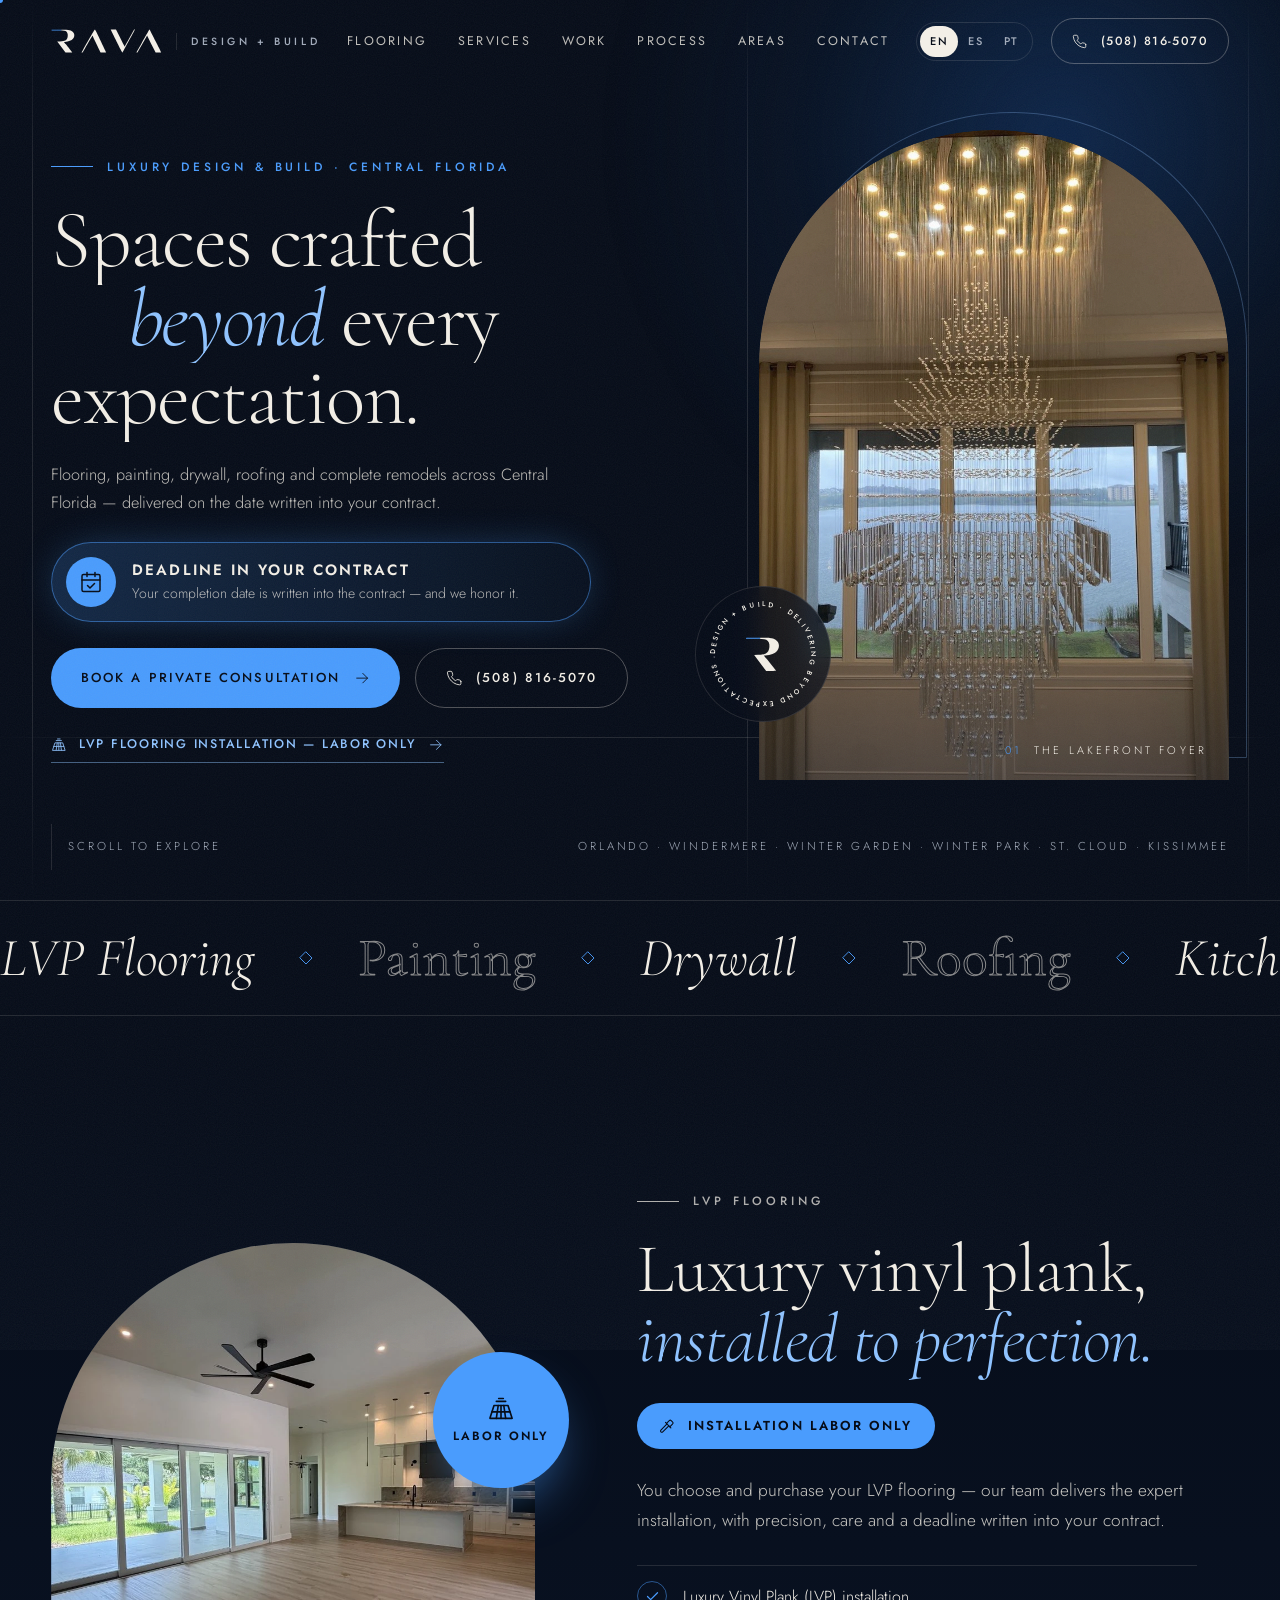
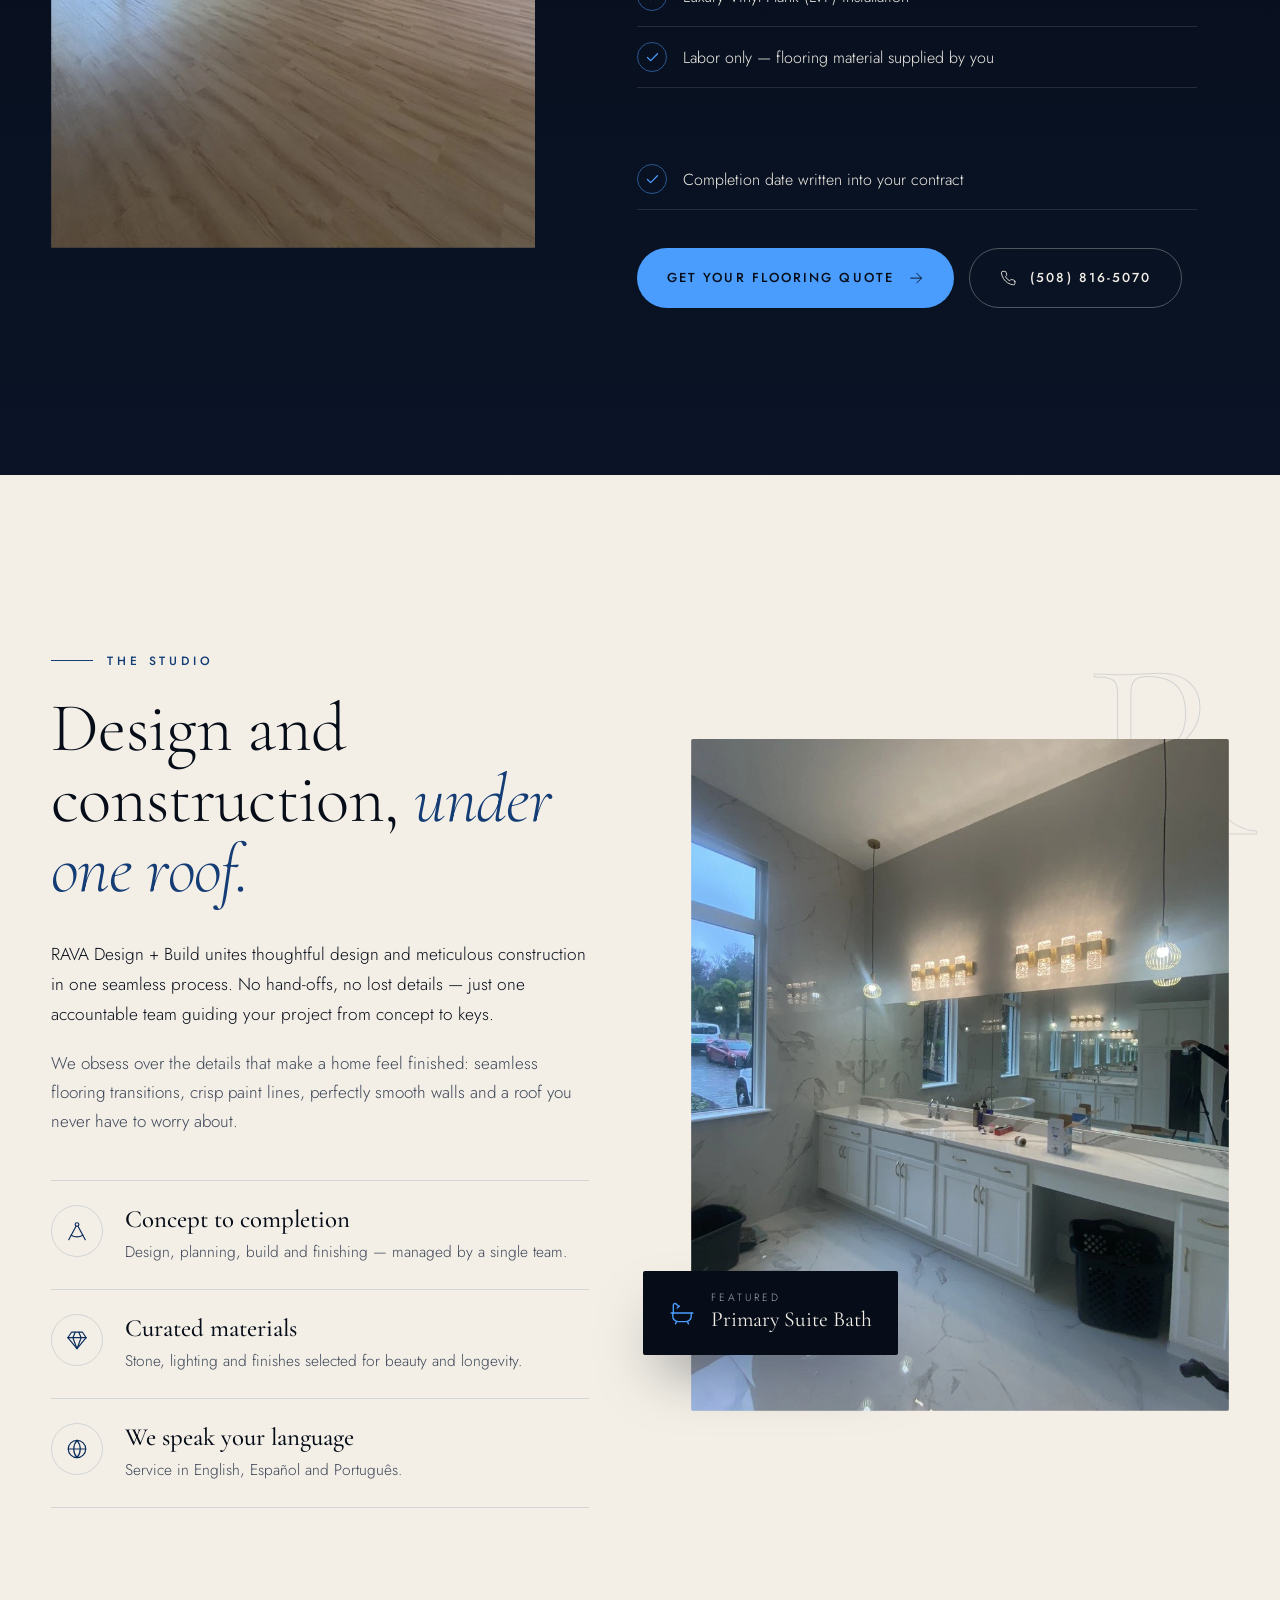
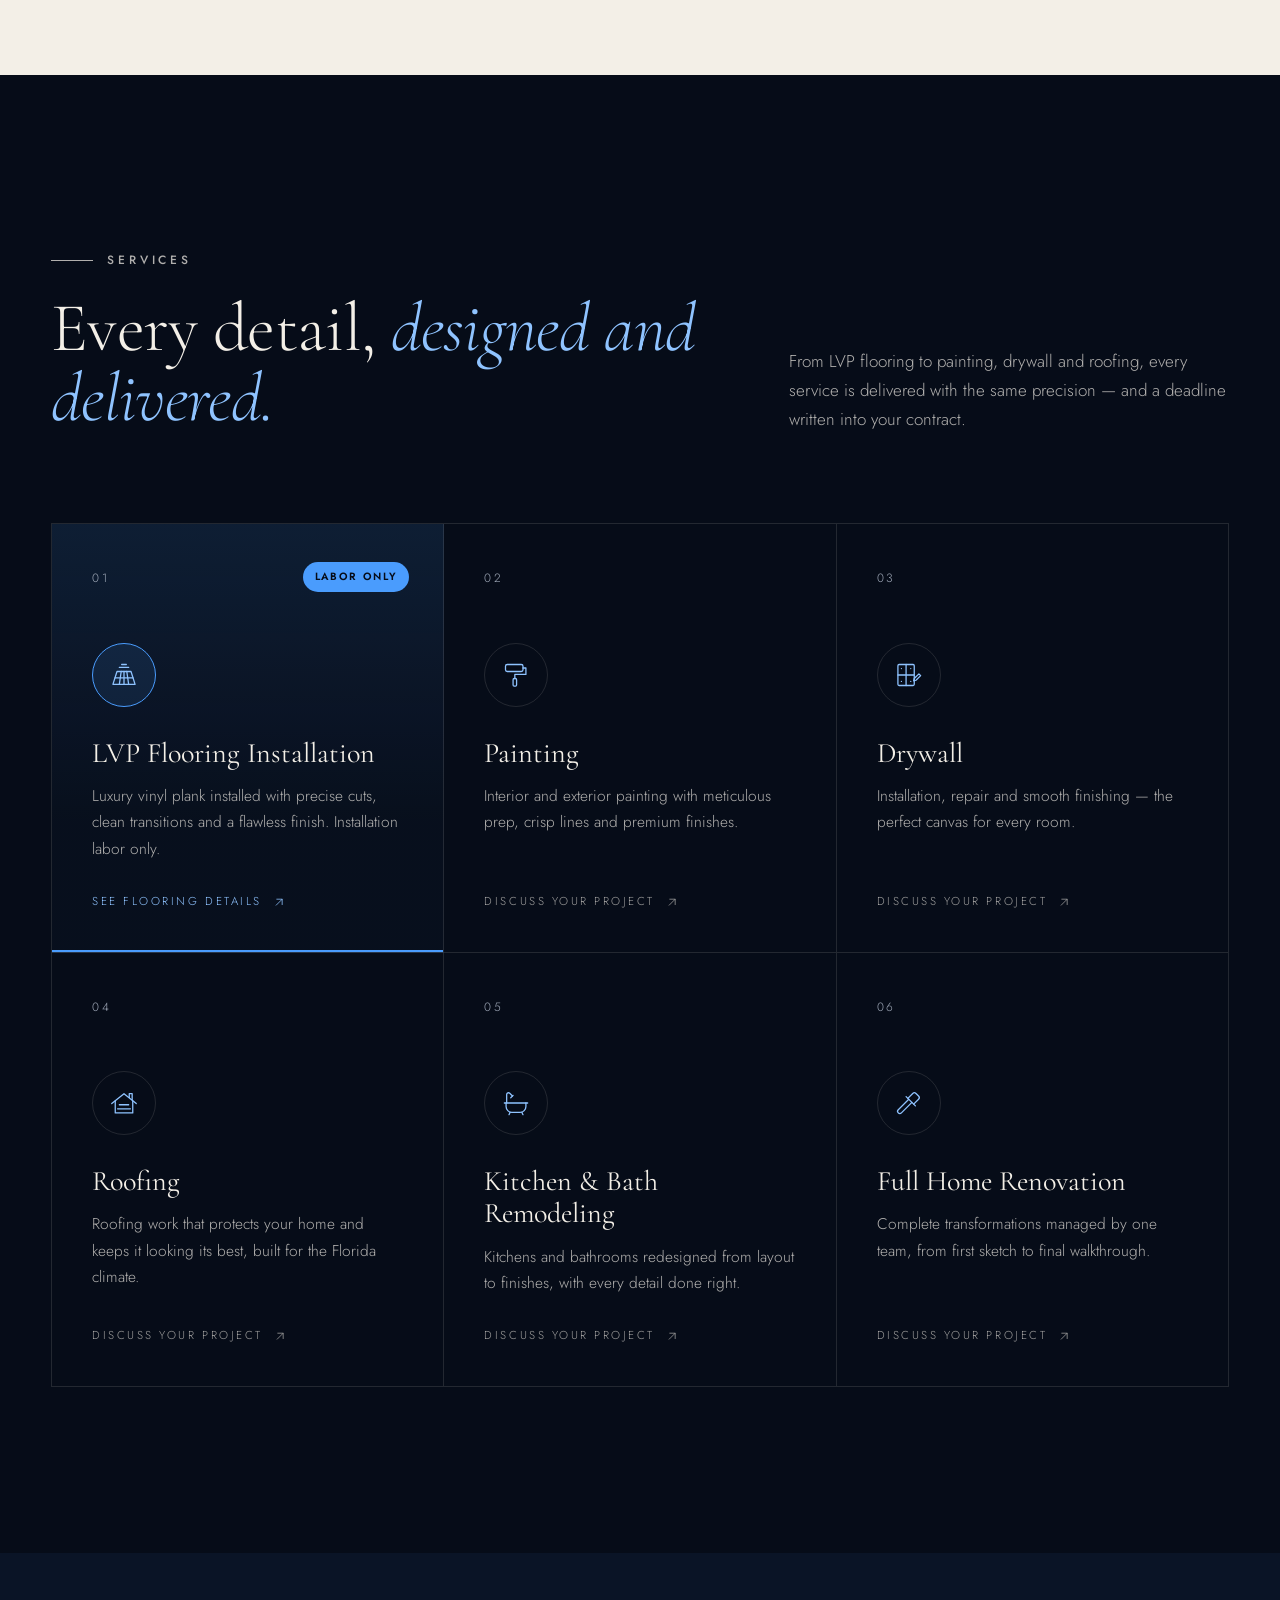
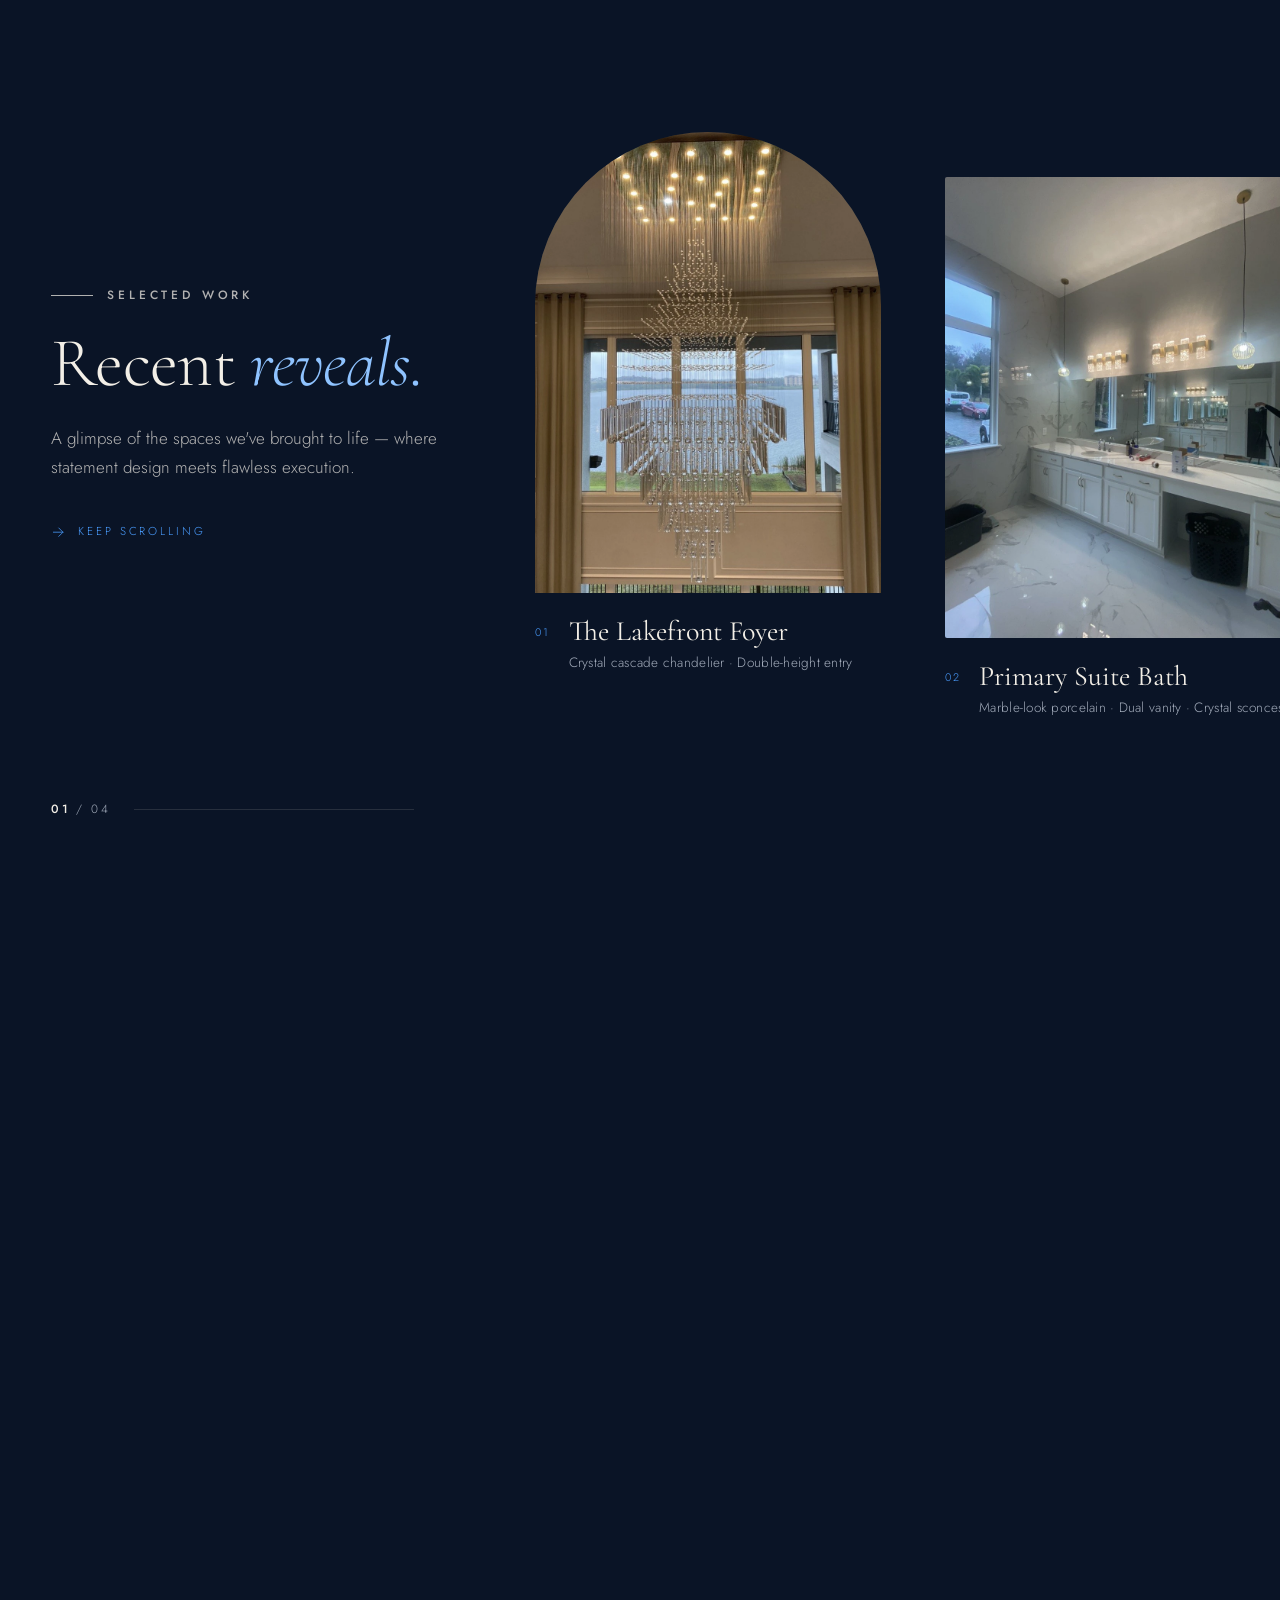
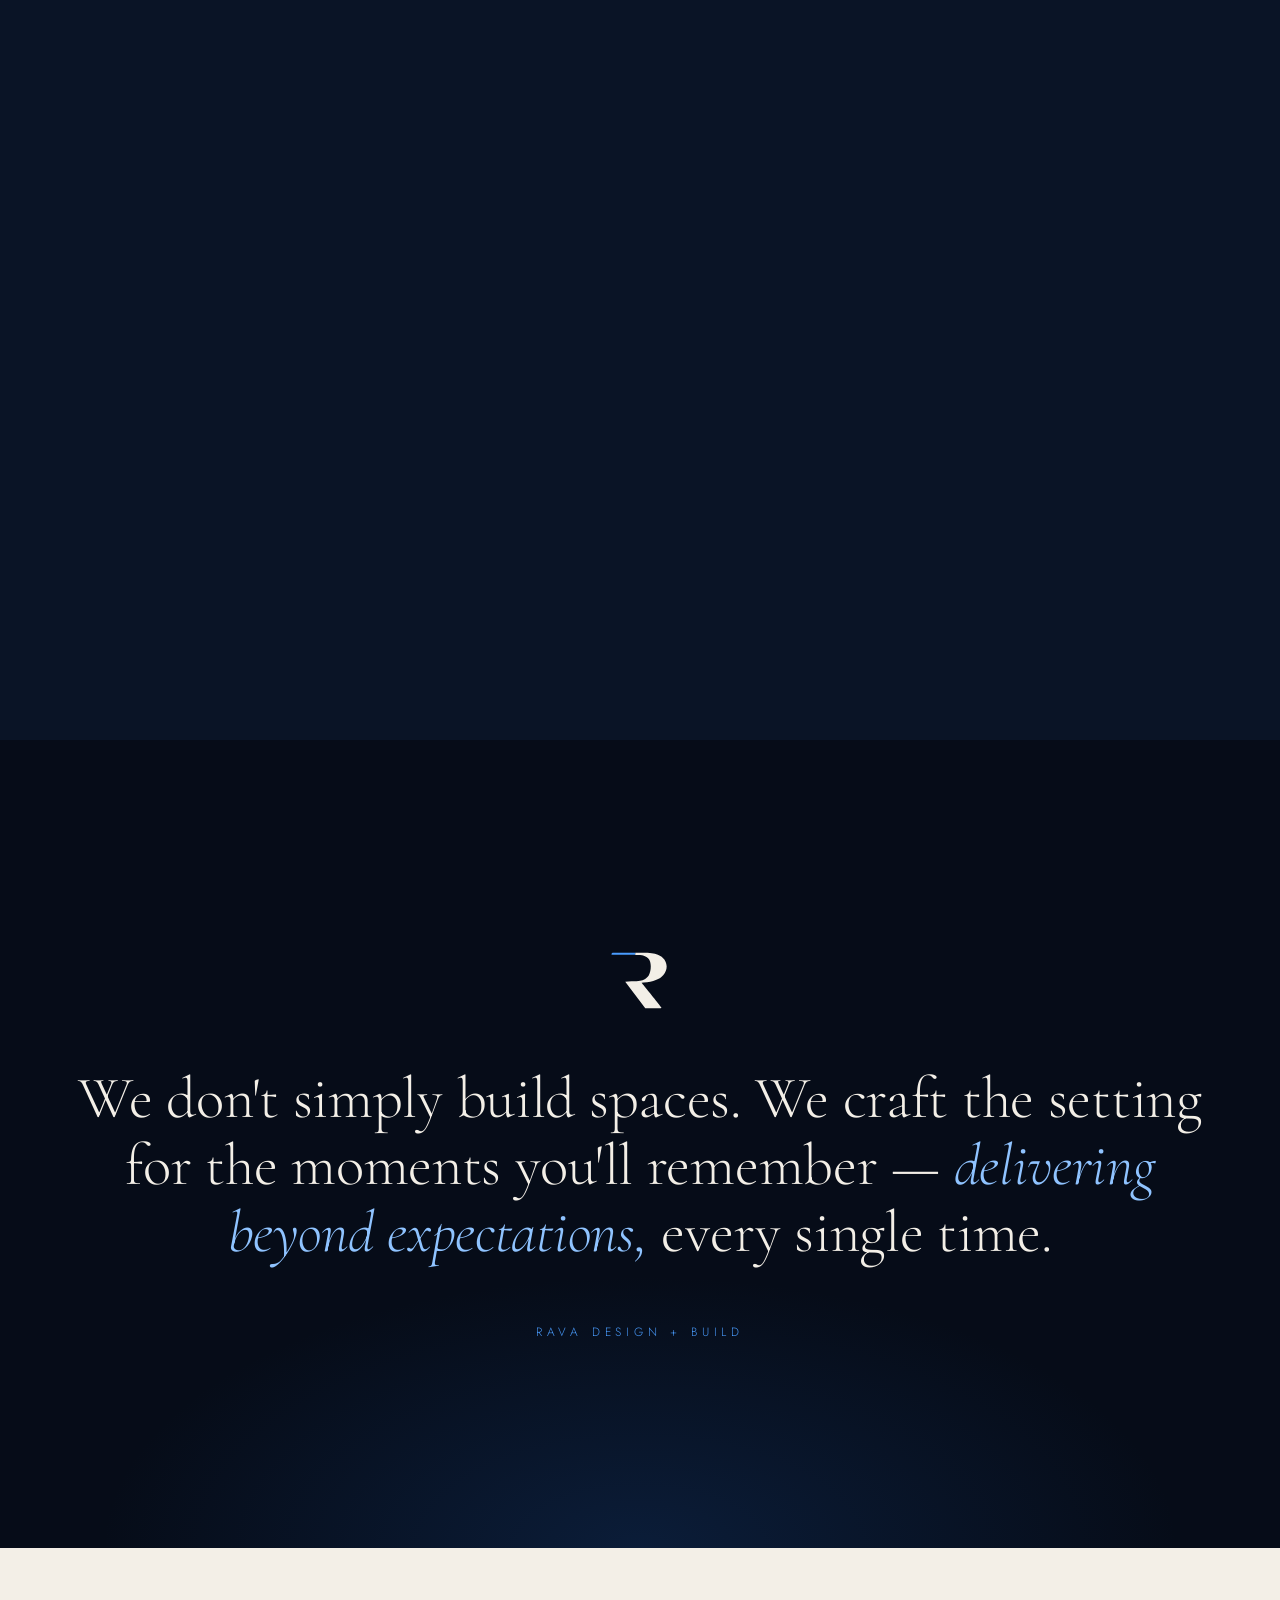
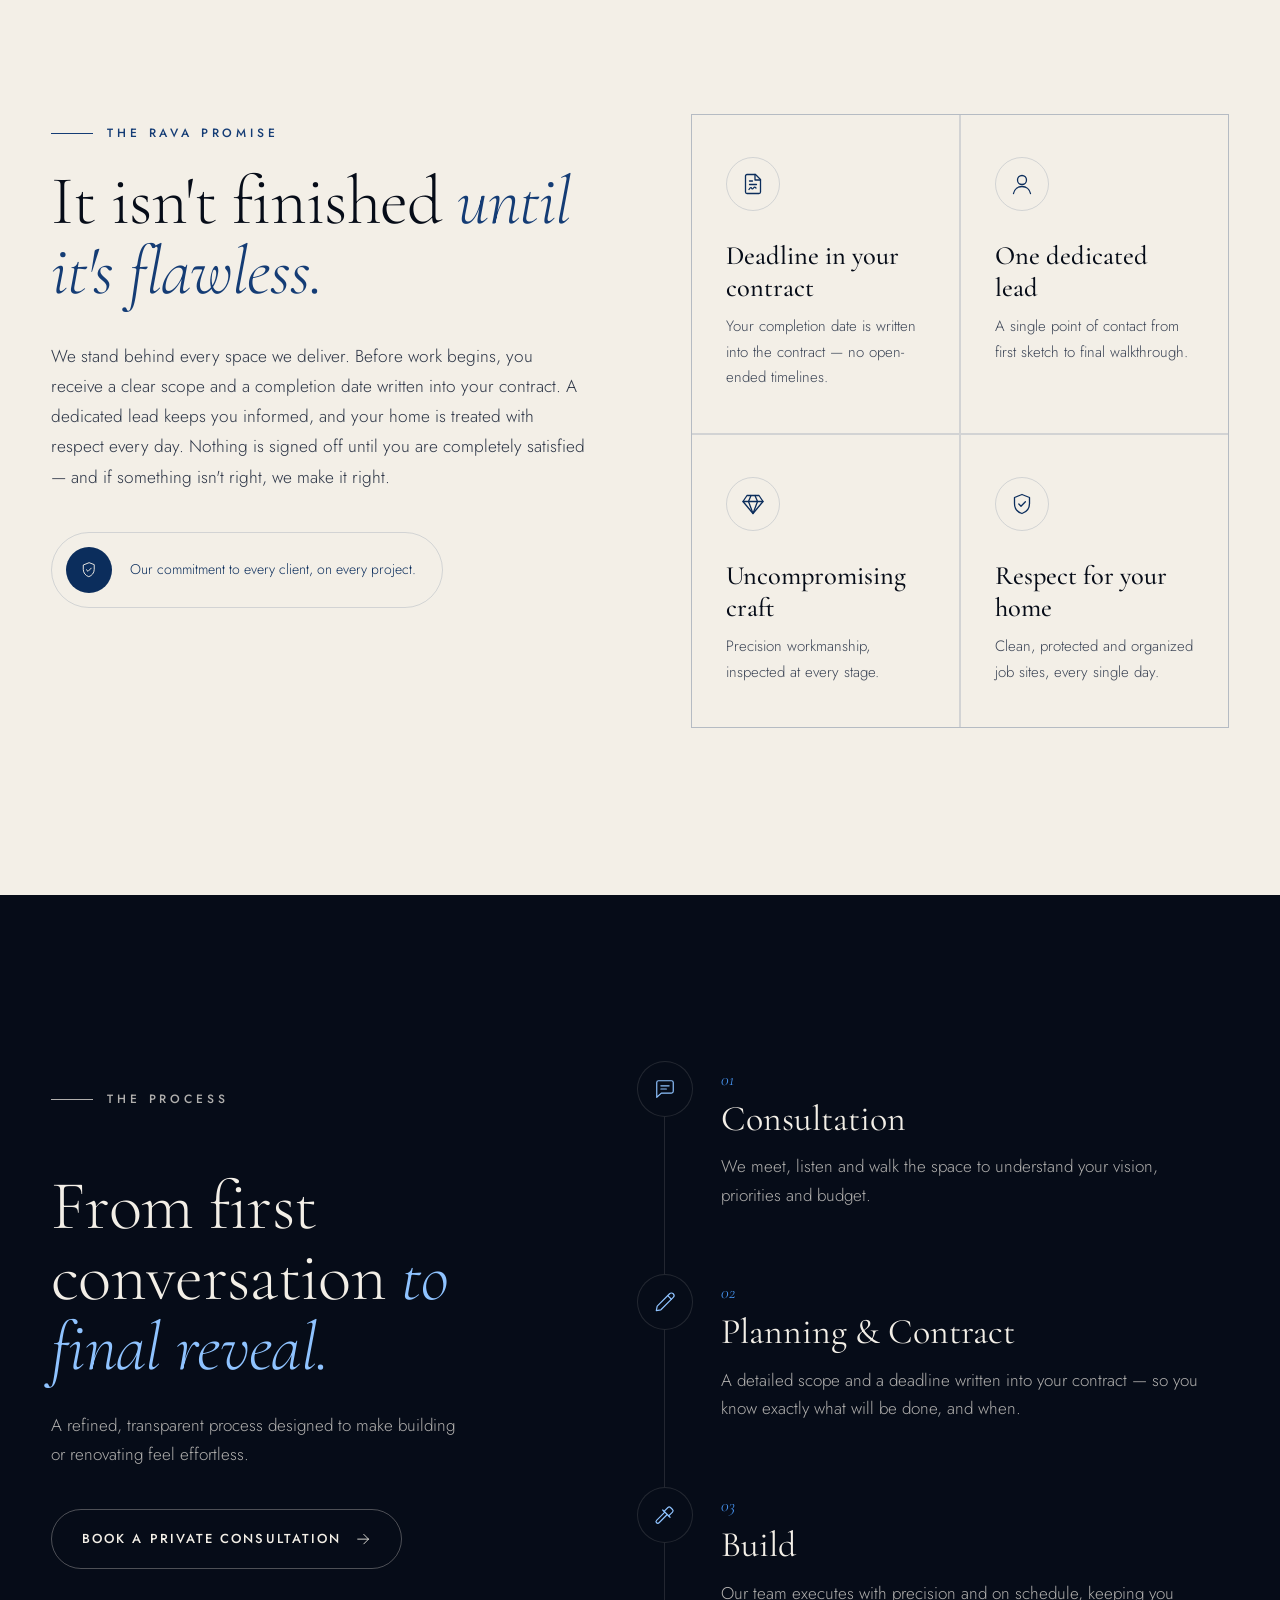
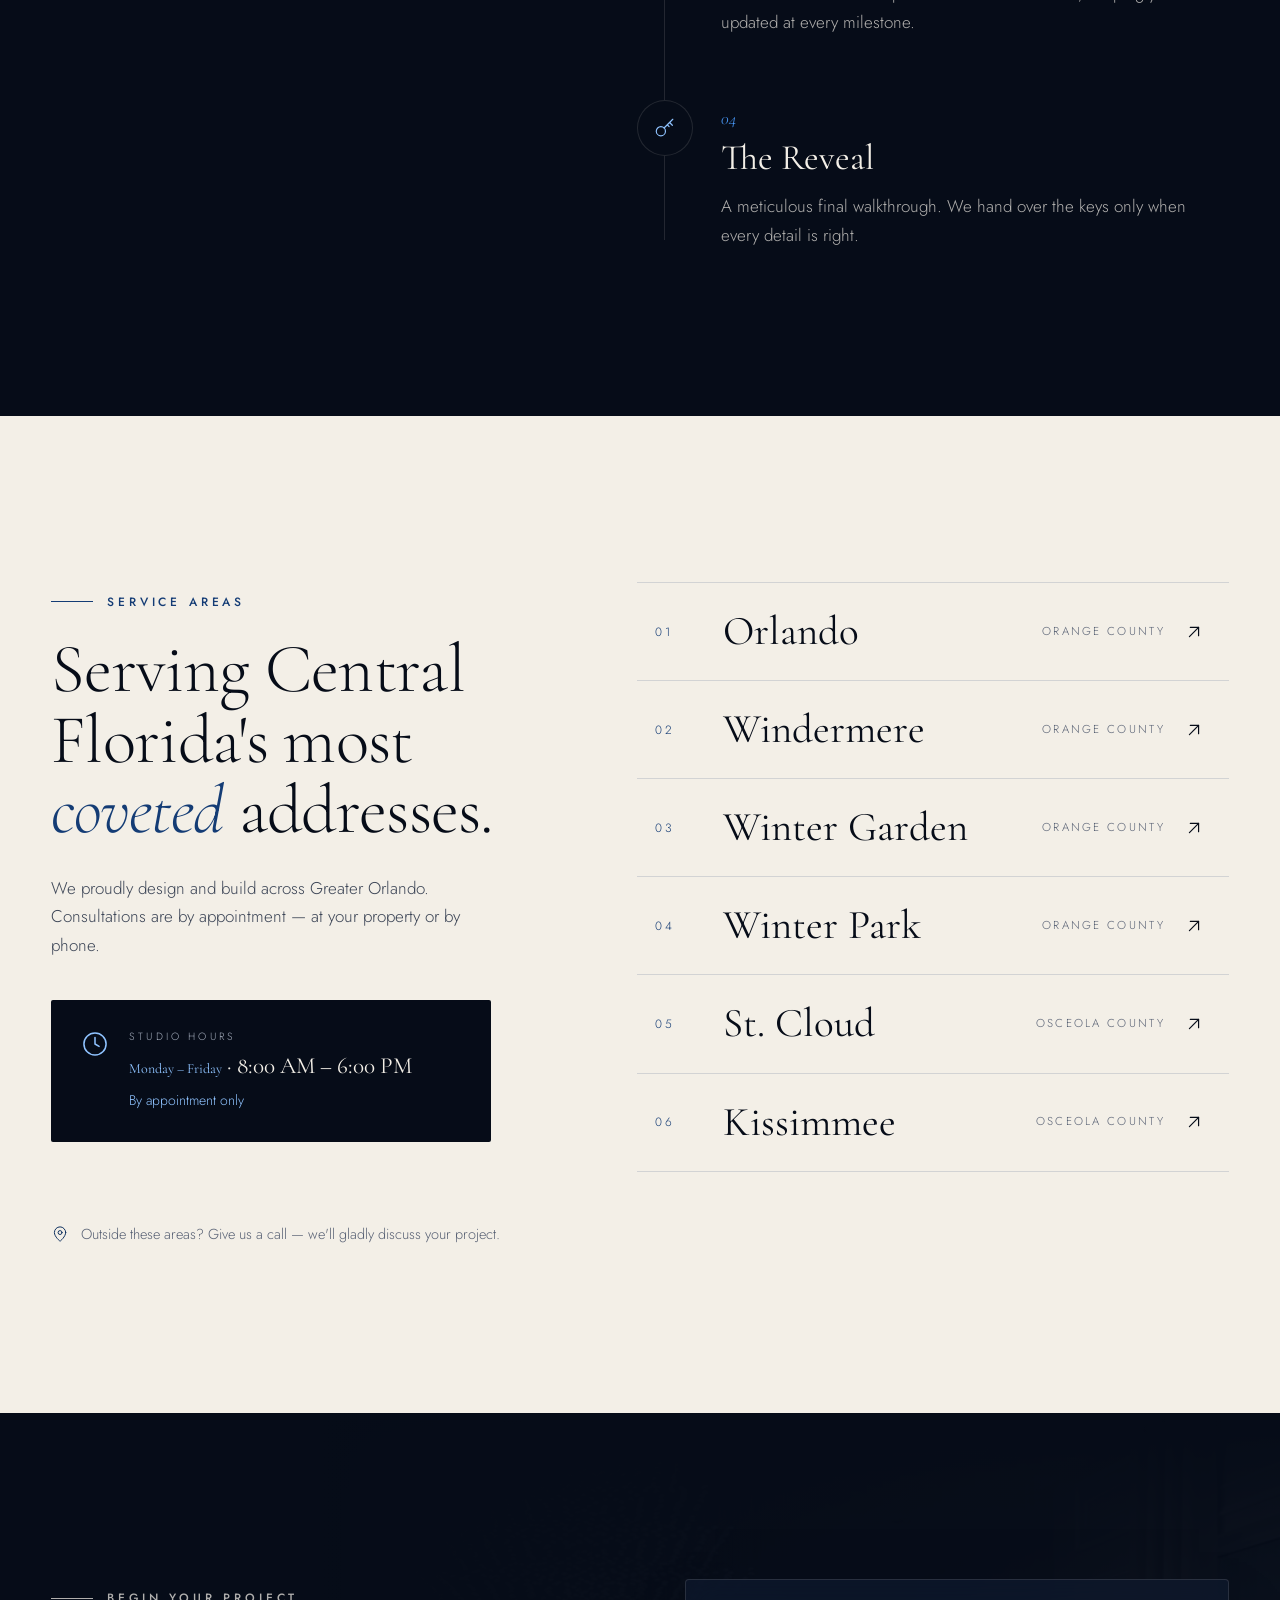
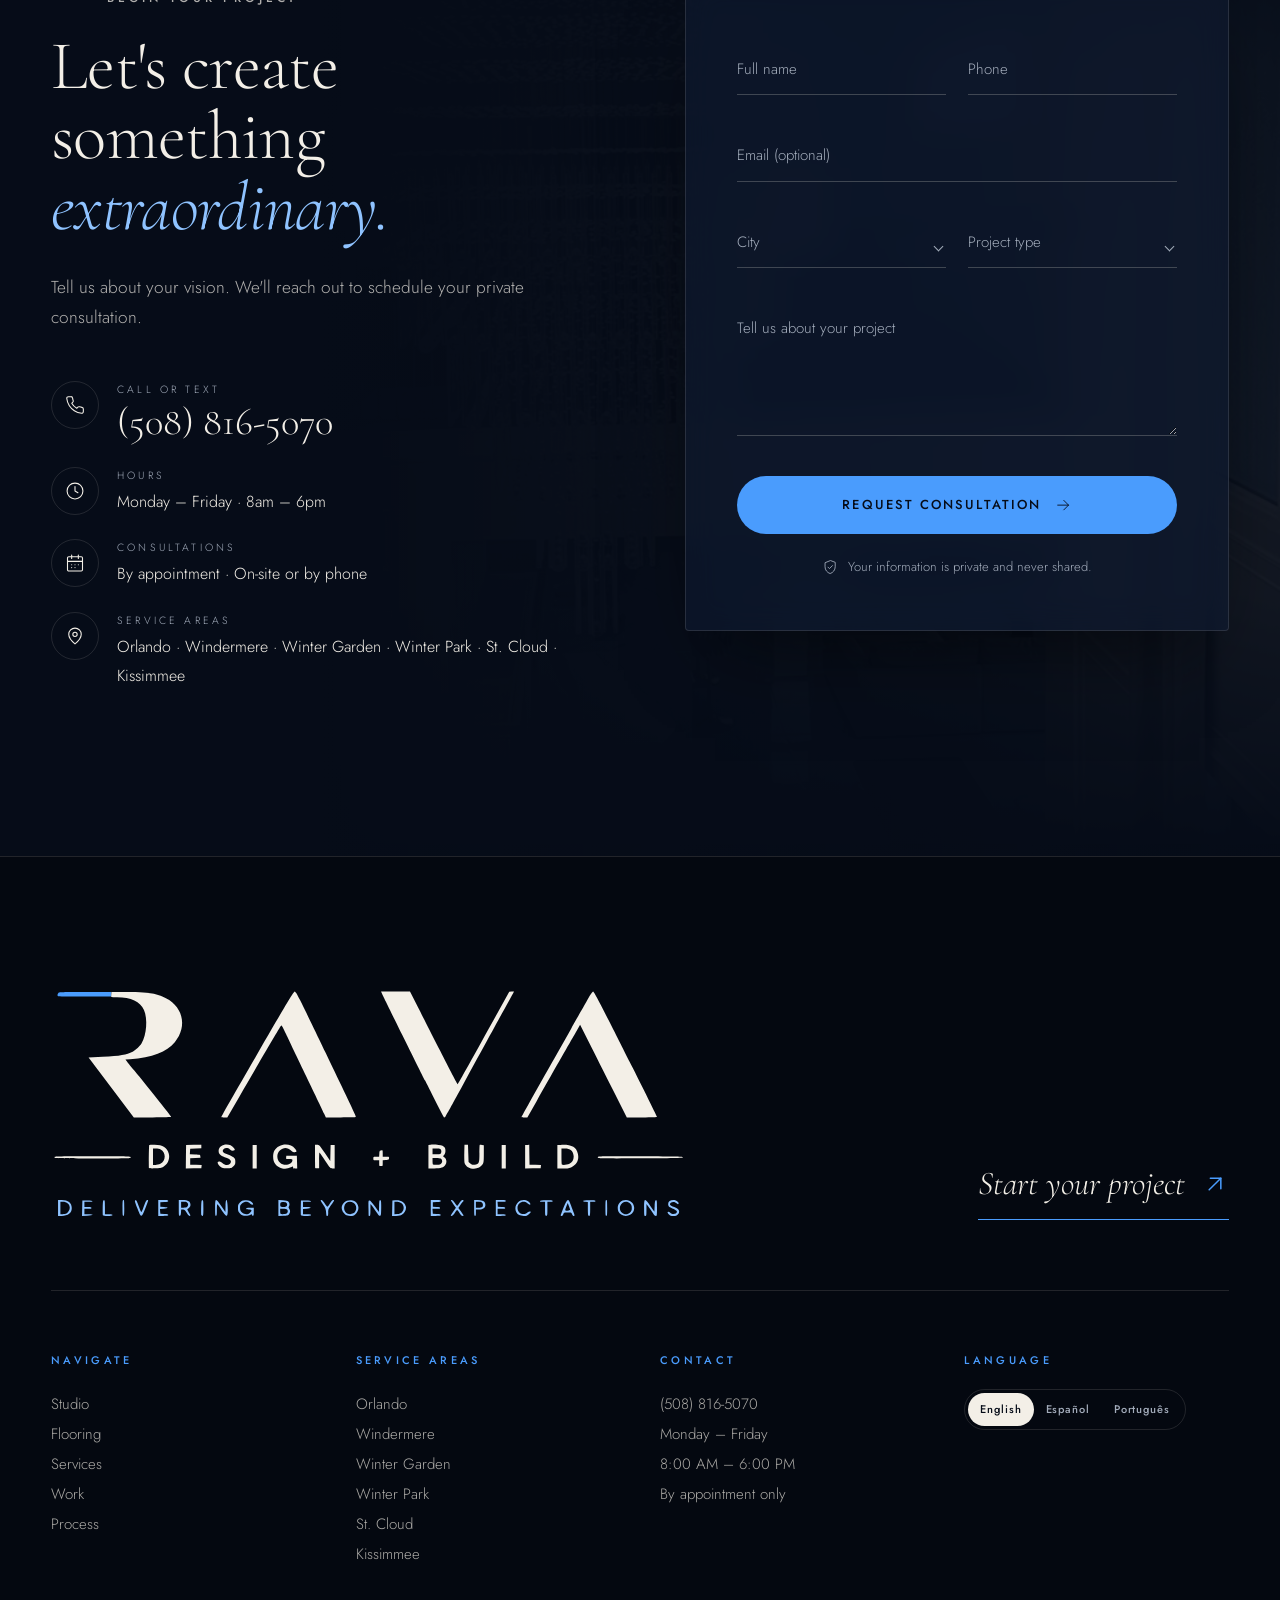
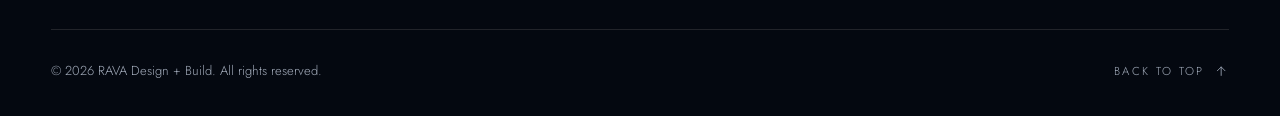
==== commit beef4159: "Use ravadesignbuild.com for canonical and share metadata Co-Authored-By: Claude Opus 5.5 <noreply@an" ====
--- a/index.html
+++ b/index.html
@@ -9,7 +9,9 @@
   <meta property="og:type" content="website">
   <meta property="og:title" content="RAVA Design + Build | Delivering Beyond Expectations">
   <meta property="og:description" content="LVP flooring installation (labor only), painting, drywall, roofing and remodeling across Orlando and Central Florida — deadline in your contract.">
-  <meta property="og:image" content="assets/img/og-image.jpg">
+  <link rel="canonical" href="https://ravadesignbuild.com/">
+  <meta property="og:url" content="https://ravadesignbuild.com/">
+  <meta property="og:image" content="https://ravadesignbuild.com/assets/img/og-image.jpg">
   <meta name="twitter:card" content="summary_large_image">
   <link rel="icon" type="image/svg+xml" href="assets/img/favicon.svg">
   <link rel="apple-touch-icon" href="assets/img/apple-touch-icon.png">
@@ -34,8 +36,9 @@
     "slogan": "Delivering Beyond Expectations",
     "description": "Residential design and construction: LVP flooring installation (labor only), painting, drywall, roofing, kitchen and bath remodeling and full home renovations. Deadline written into every contract.",
     "telephone": "+1-508-816-5070",
-    "image": "assets/img/og-image.jpg",
-    "logo": "assets/img/rava-logo-original.png",
+    "url": "https://ravadesignbuild.com/",
+    "image": "https://ravadesignbuild.com/assets/img/og-image.jpg",
+    "logo": "https://ravadesignbuild.com/assets/img/rava-logo-original.png",
     "areaServed": ["Orlando, FL", "Windermere, FL", "Winter Garden, FL", "Winter Park, FL", "St. Cloud, FL", "Kissimmee, FL"],
     "openingHoursSpecification": [{
       "@type": "OpeningHoursSpecification",
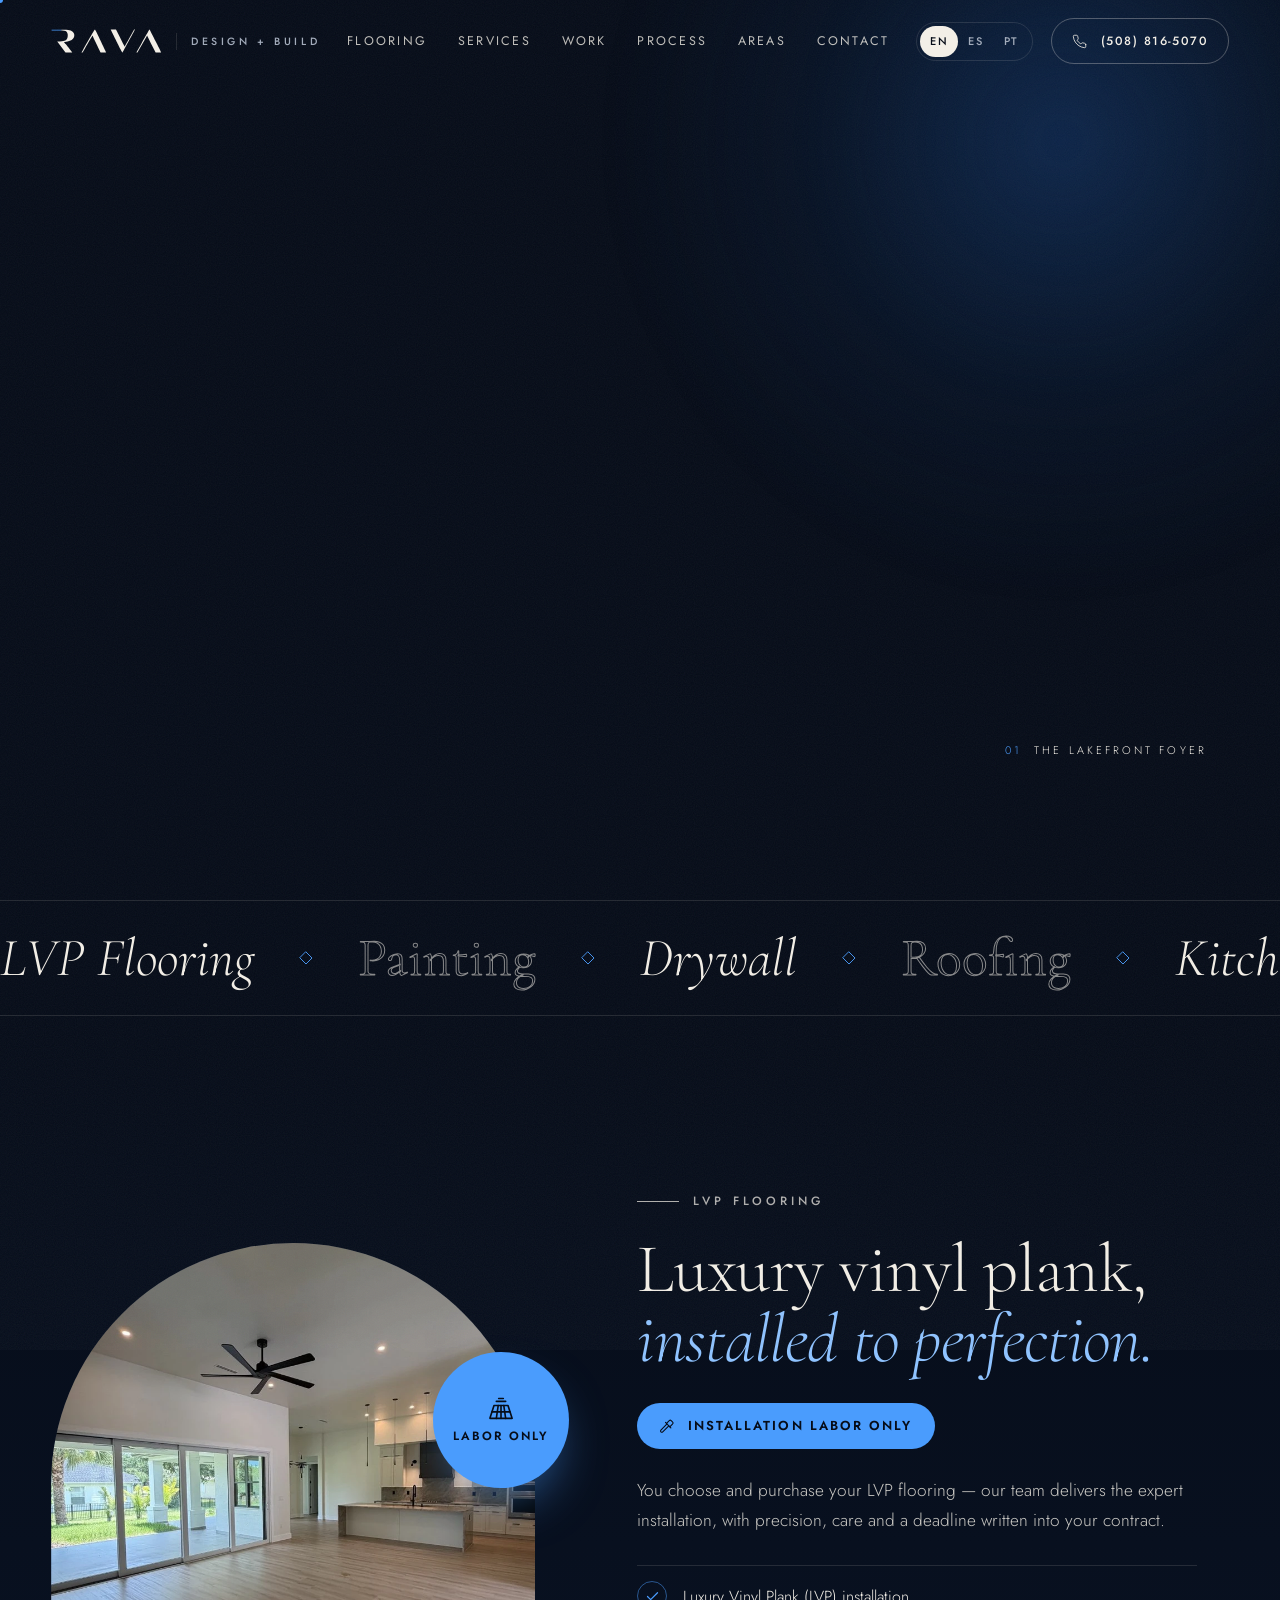
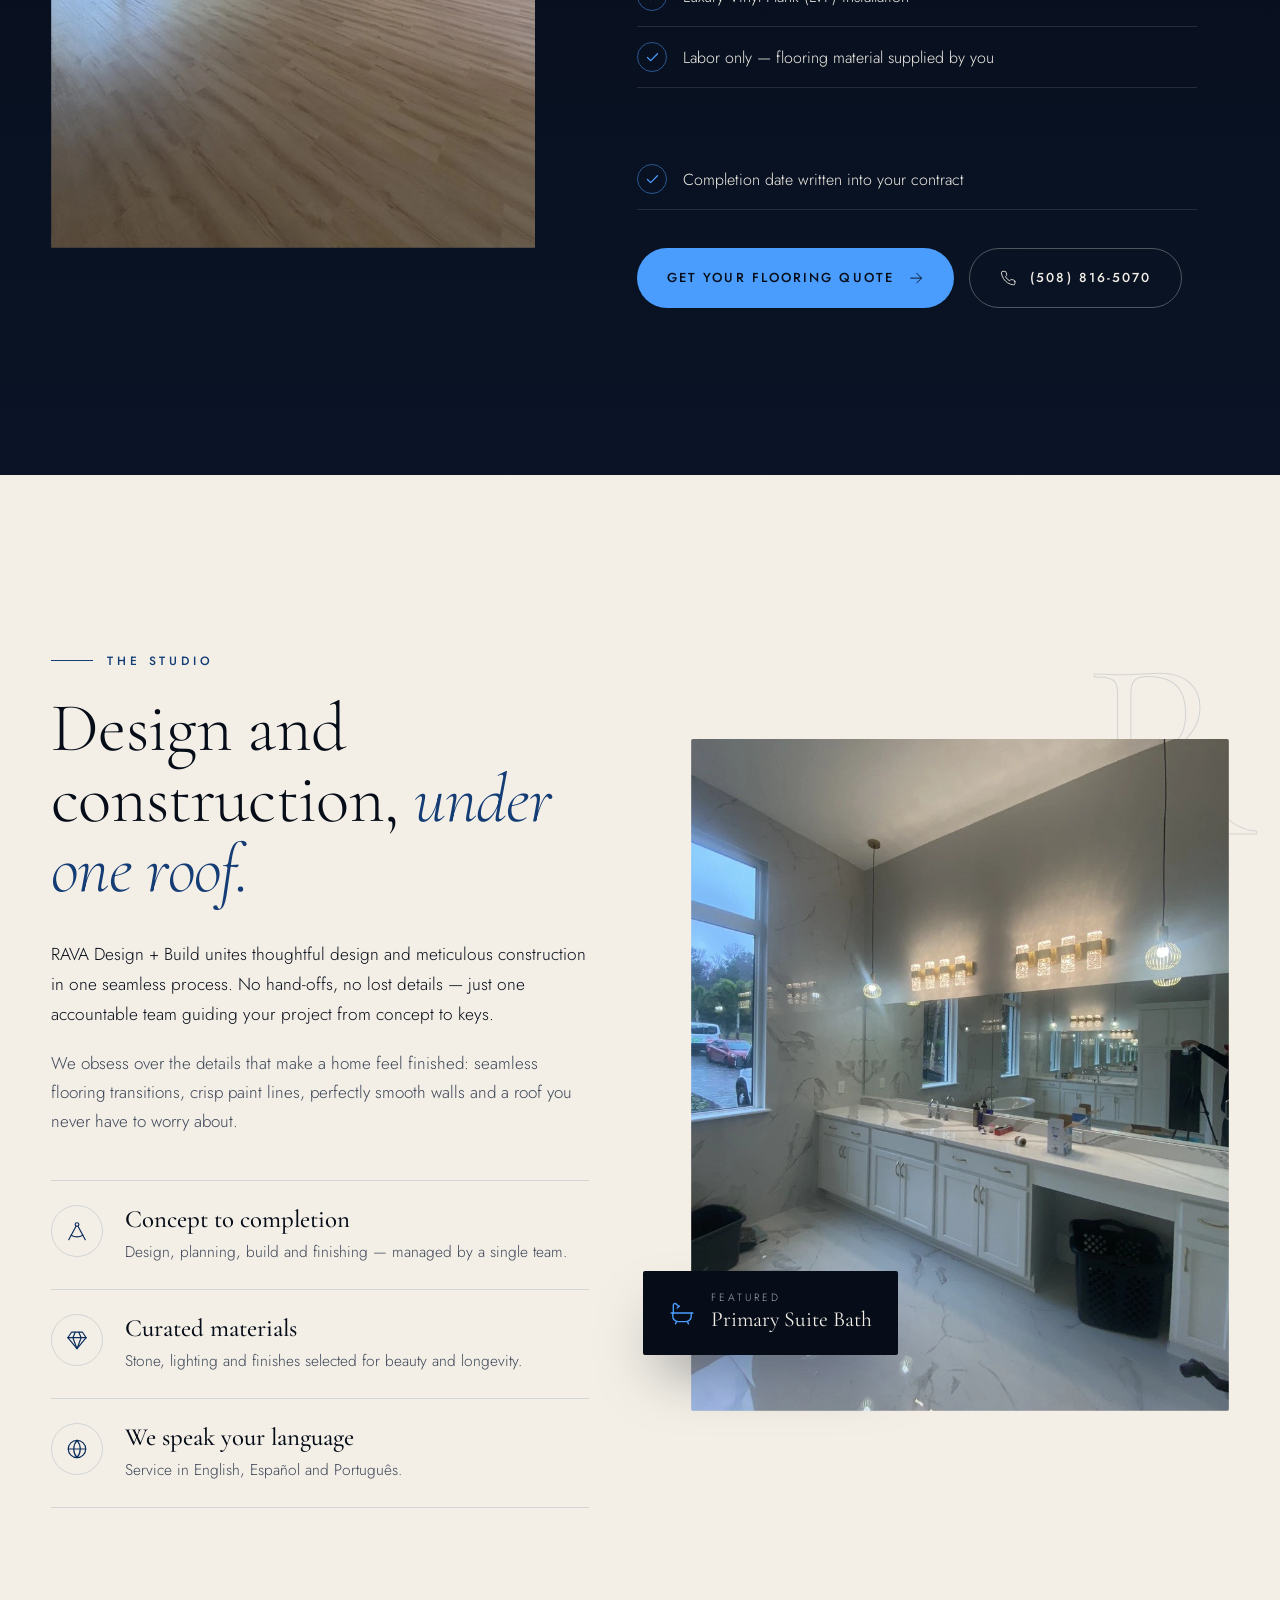
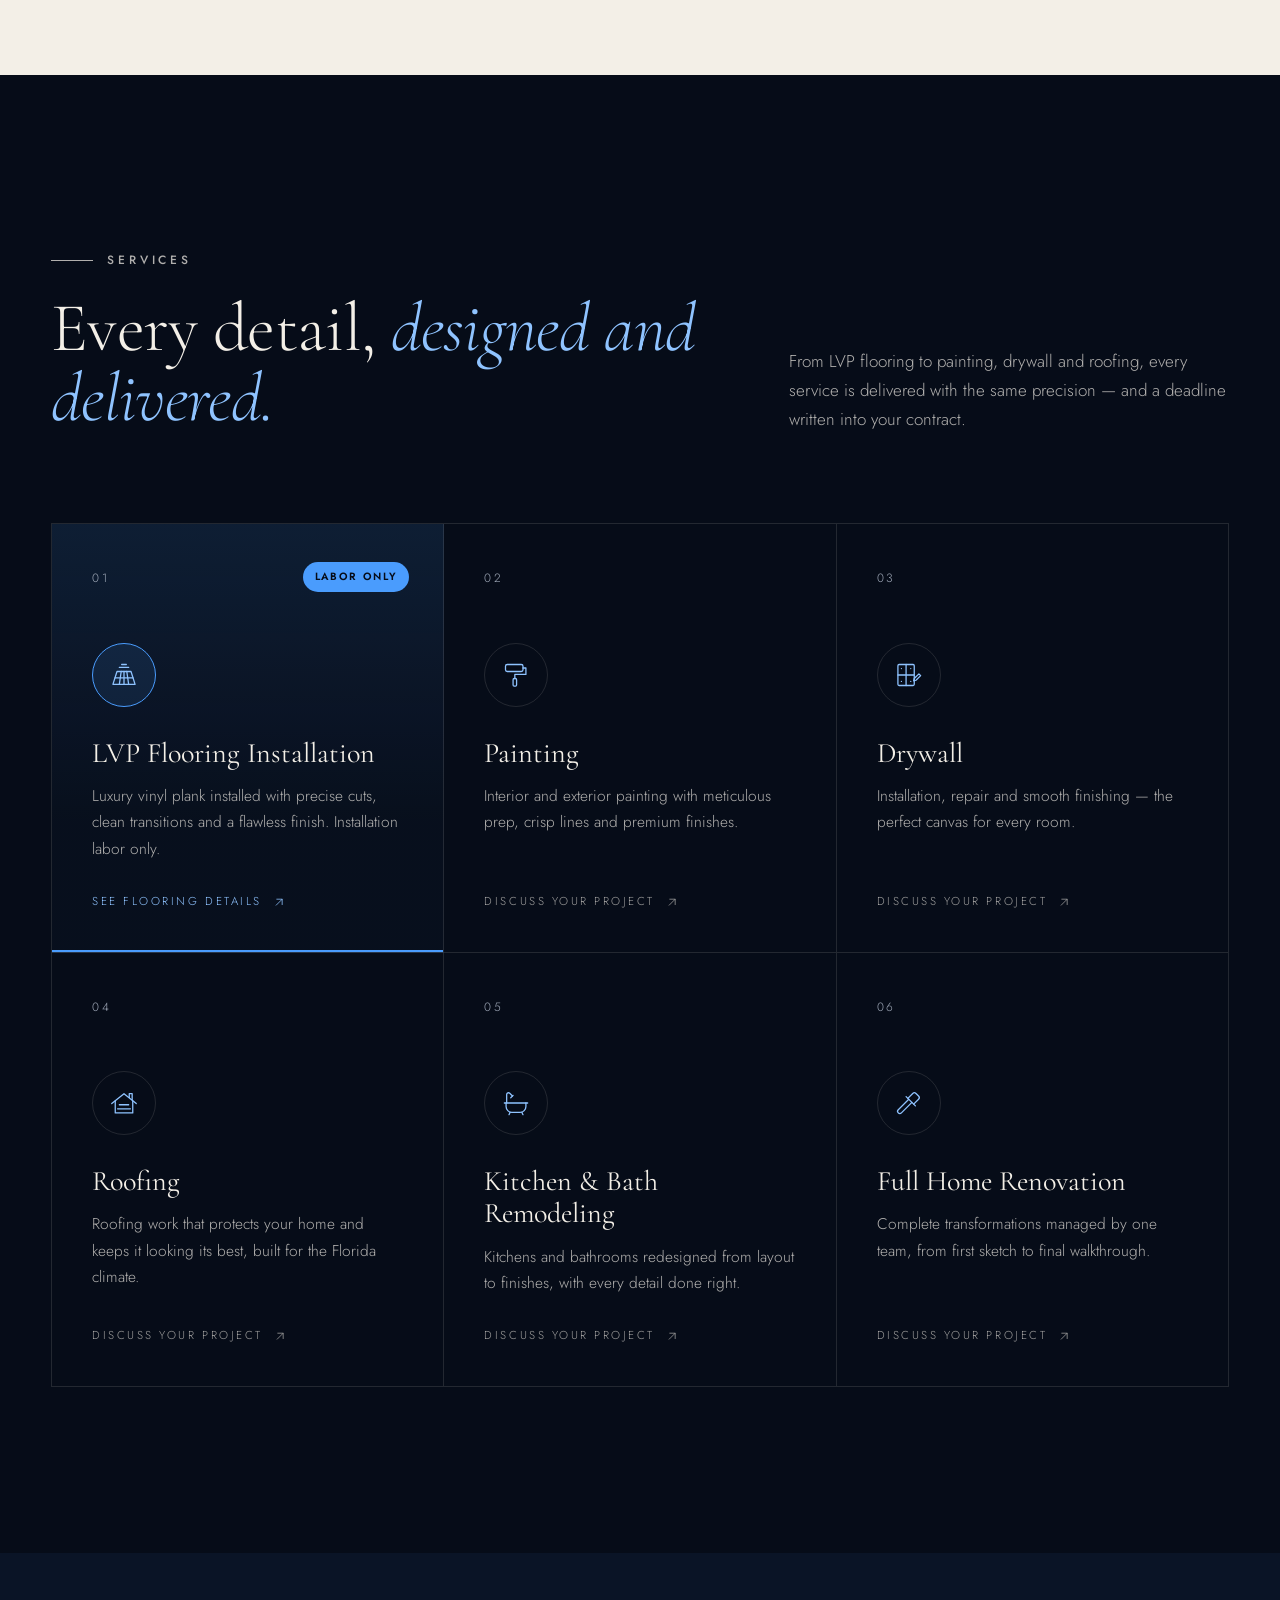
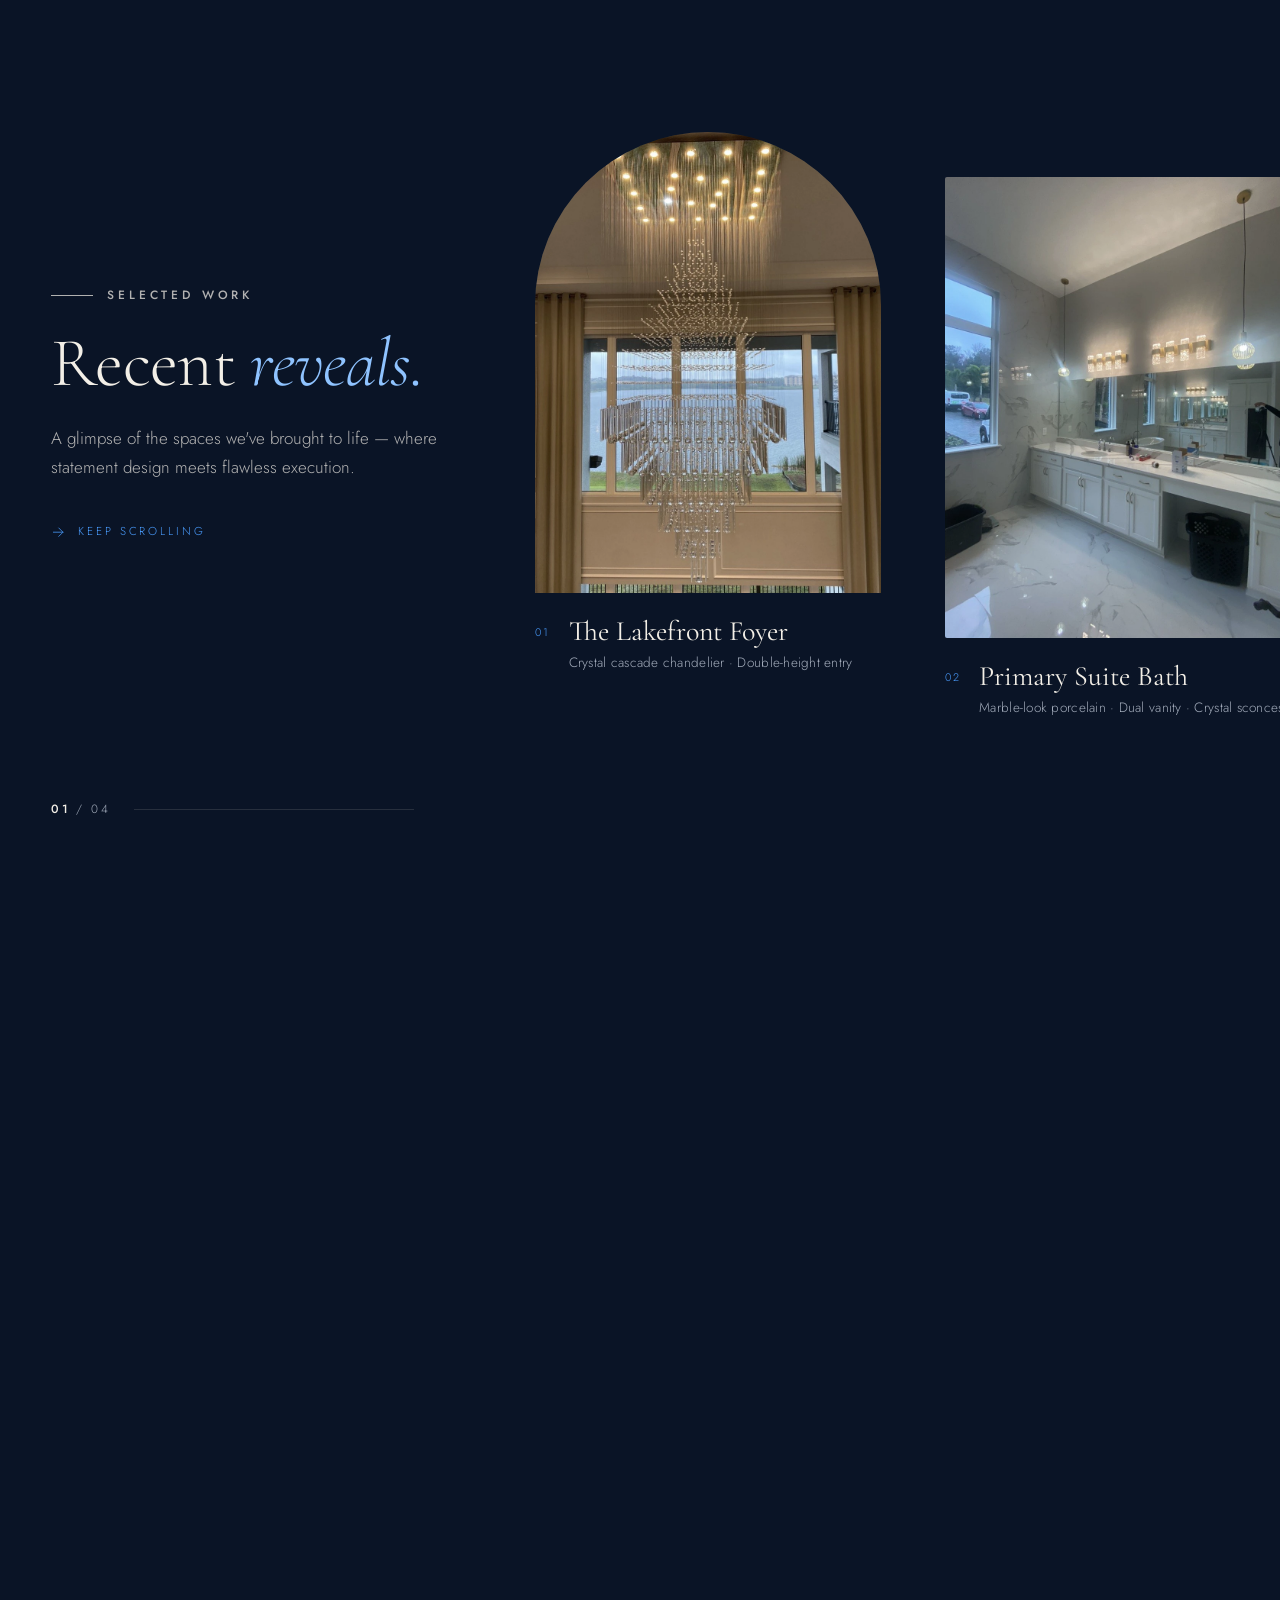
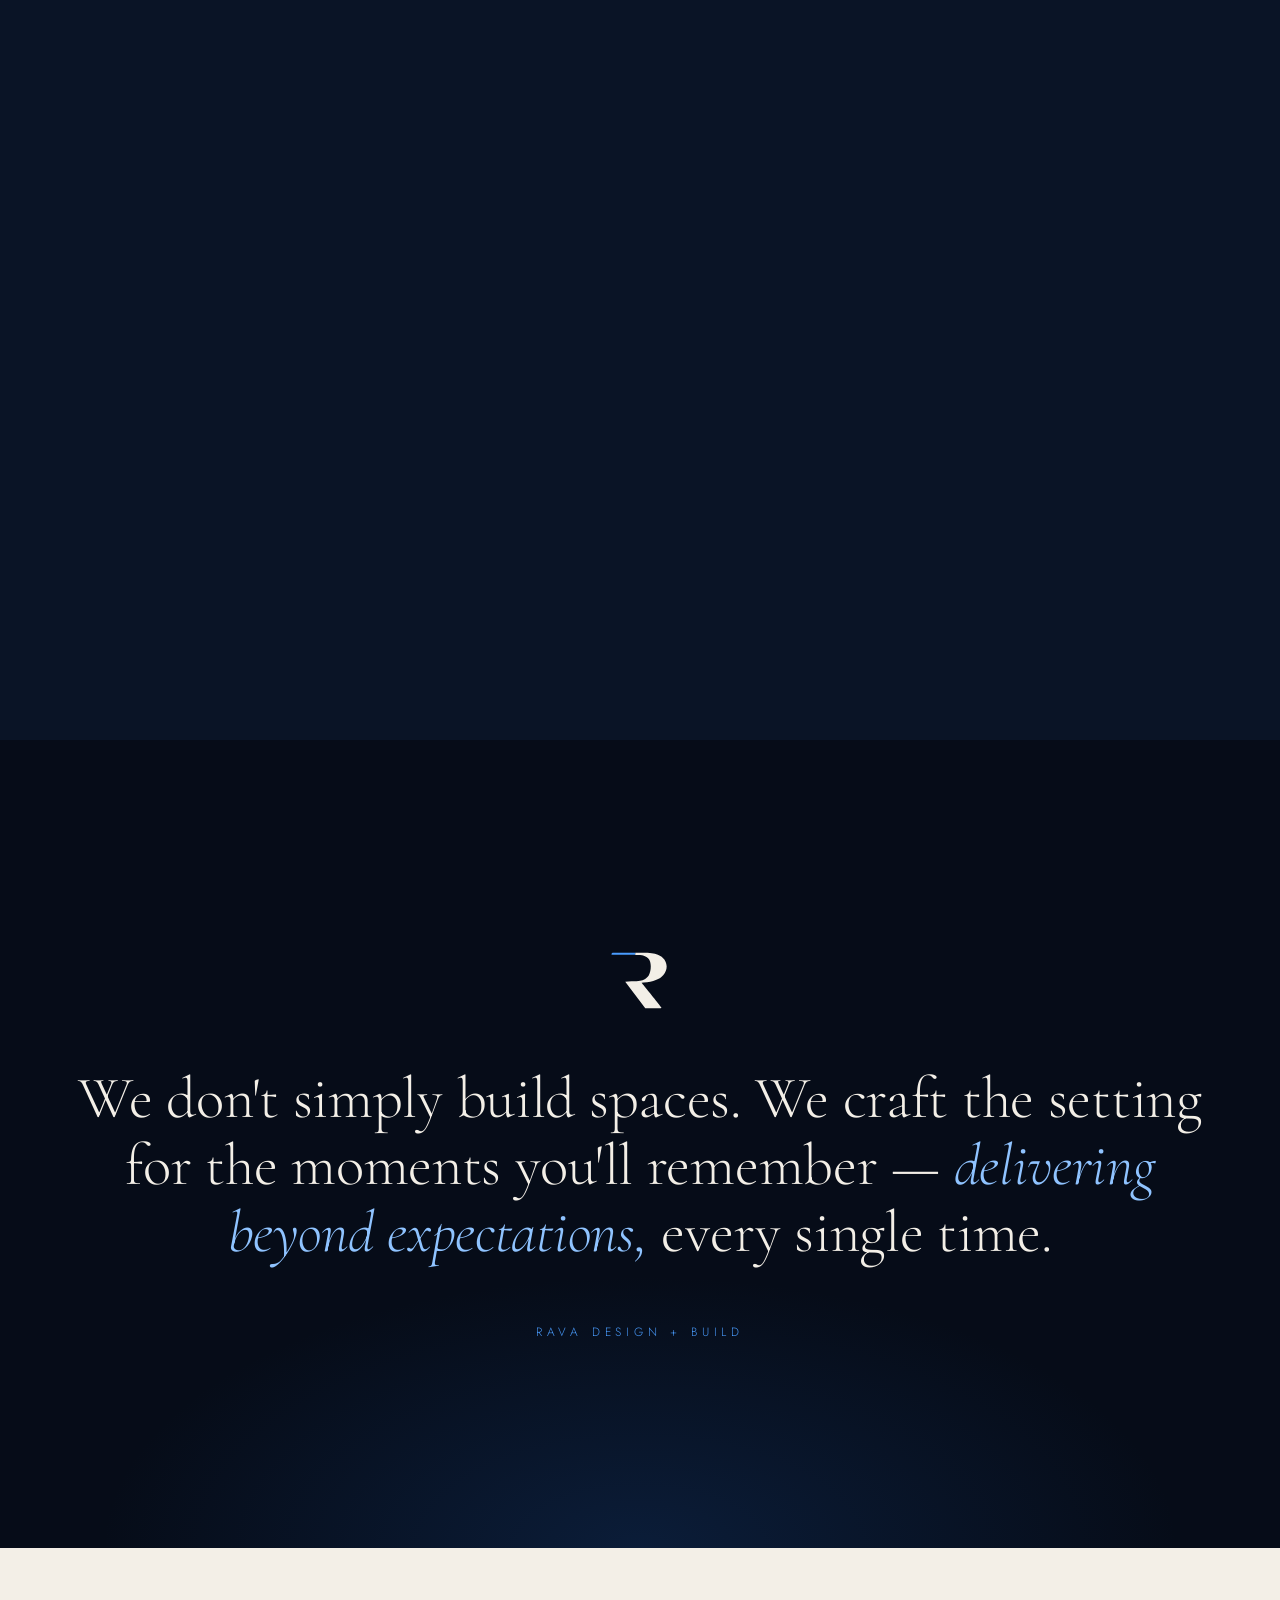
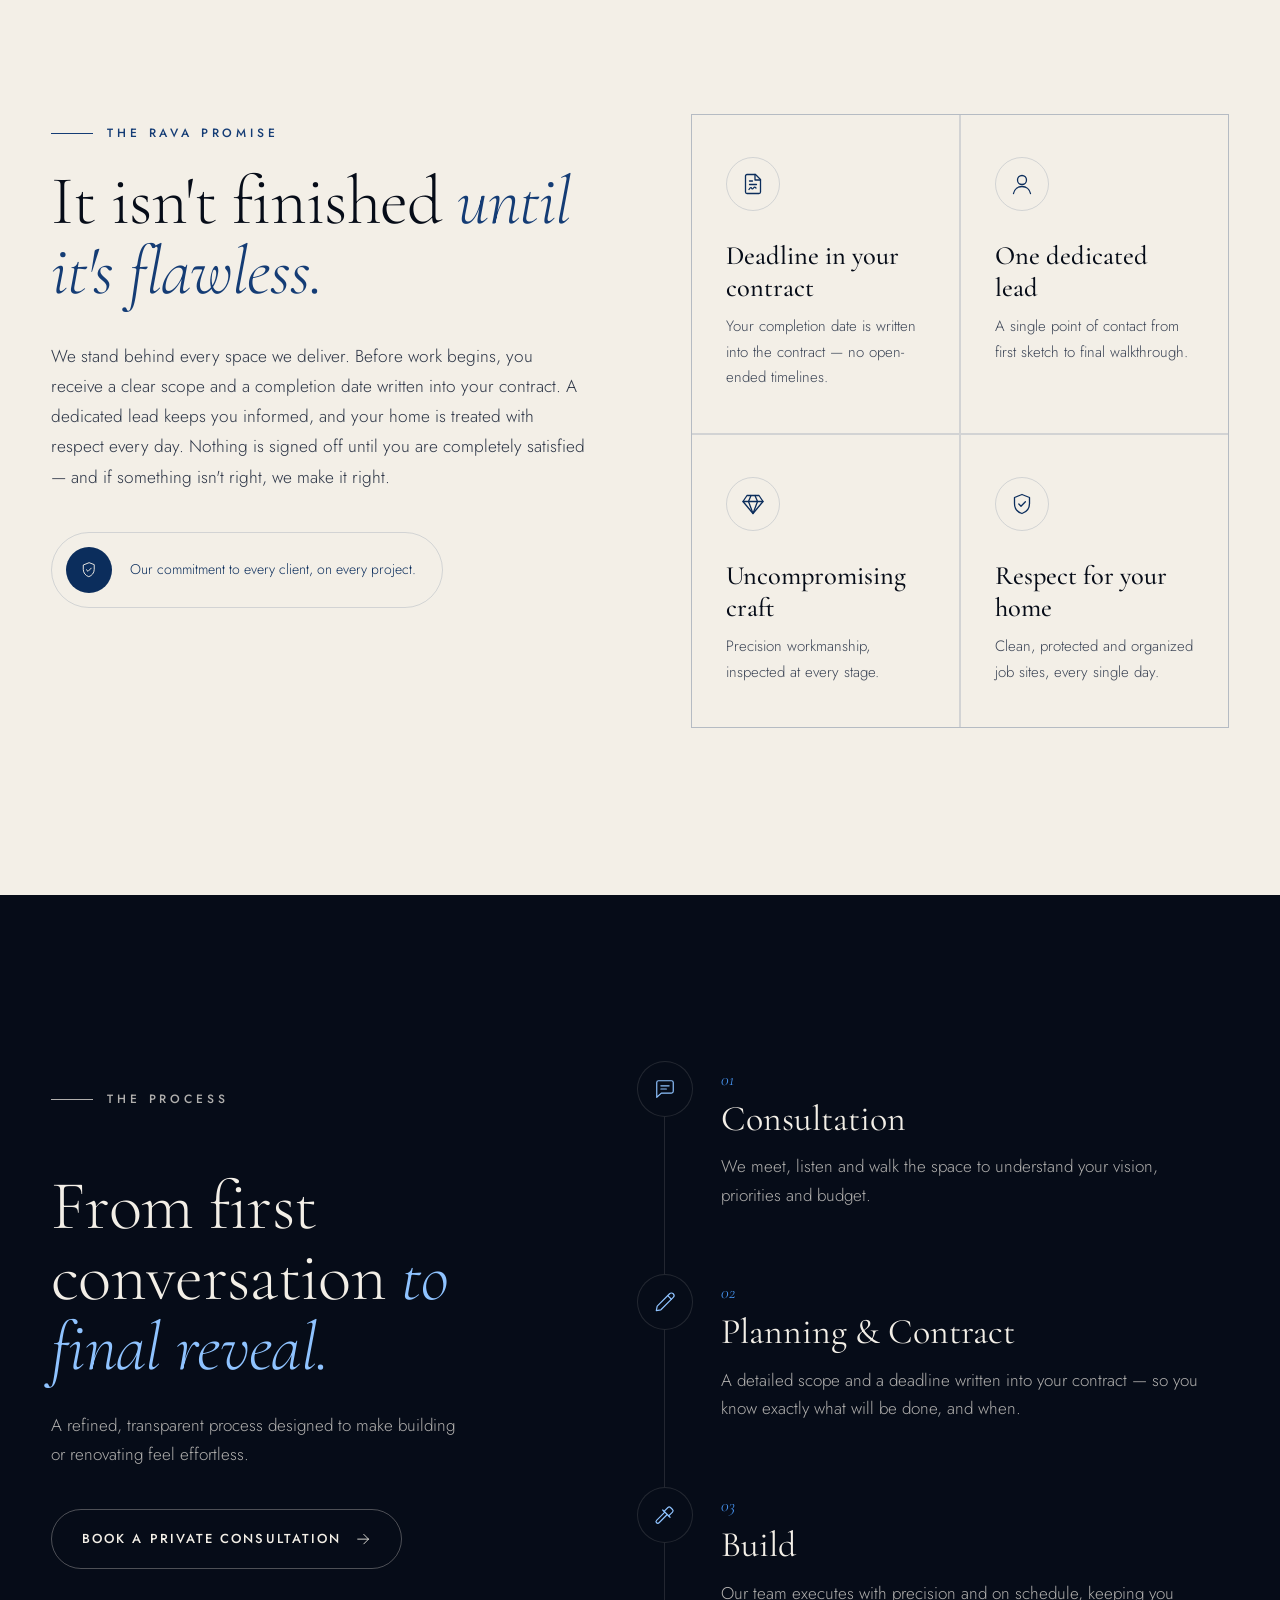
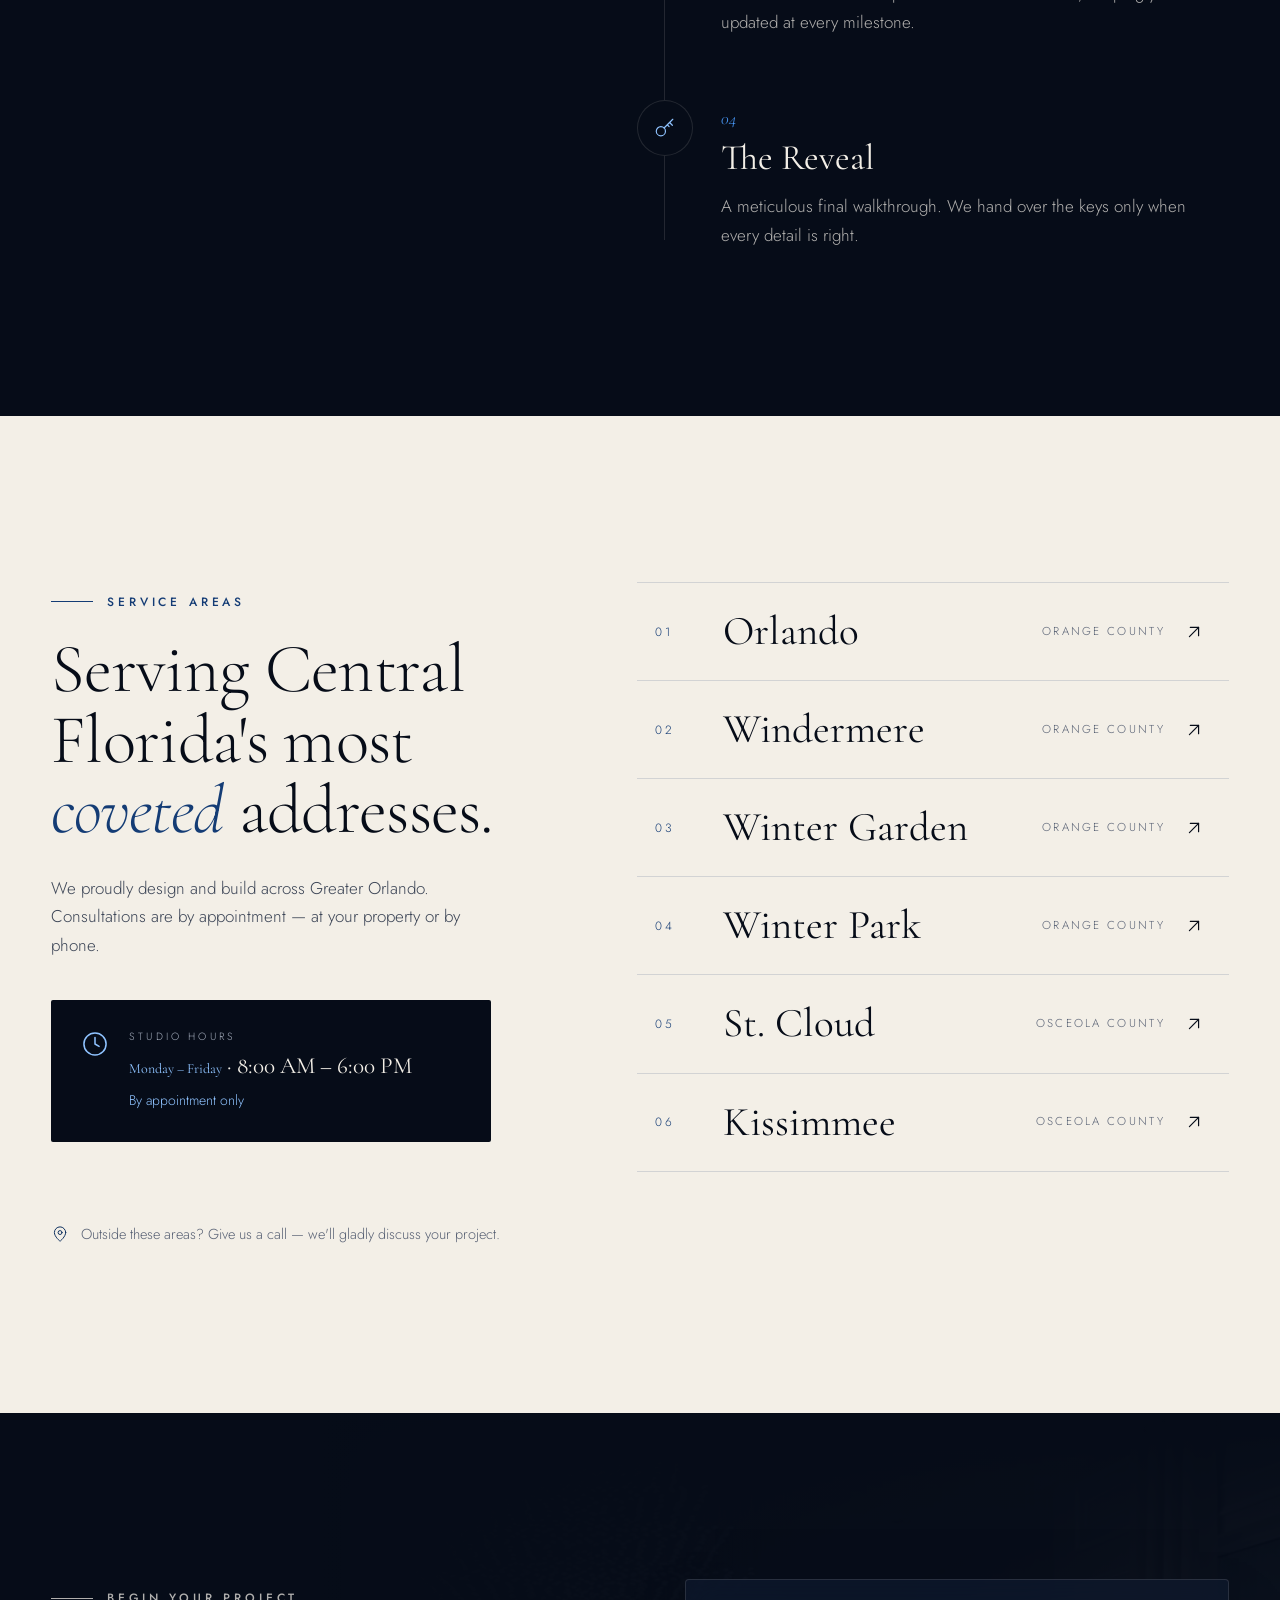
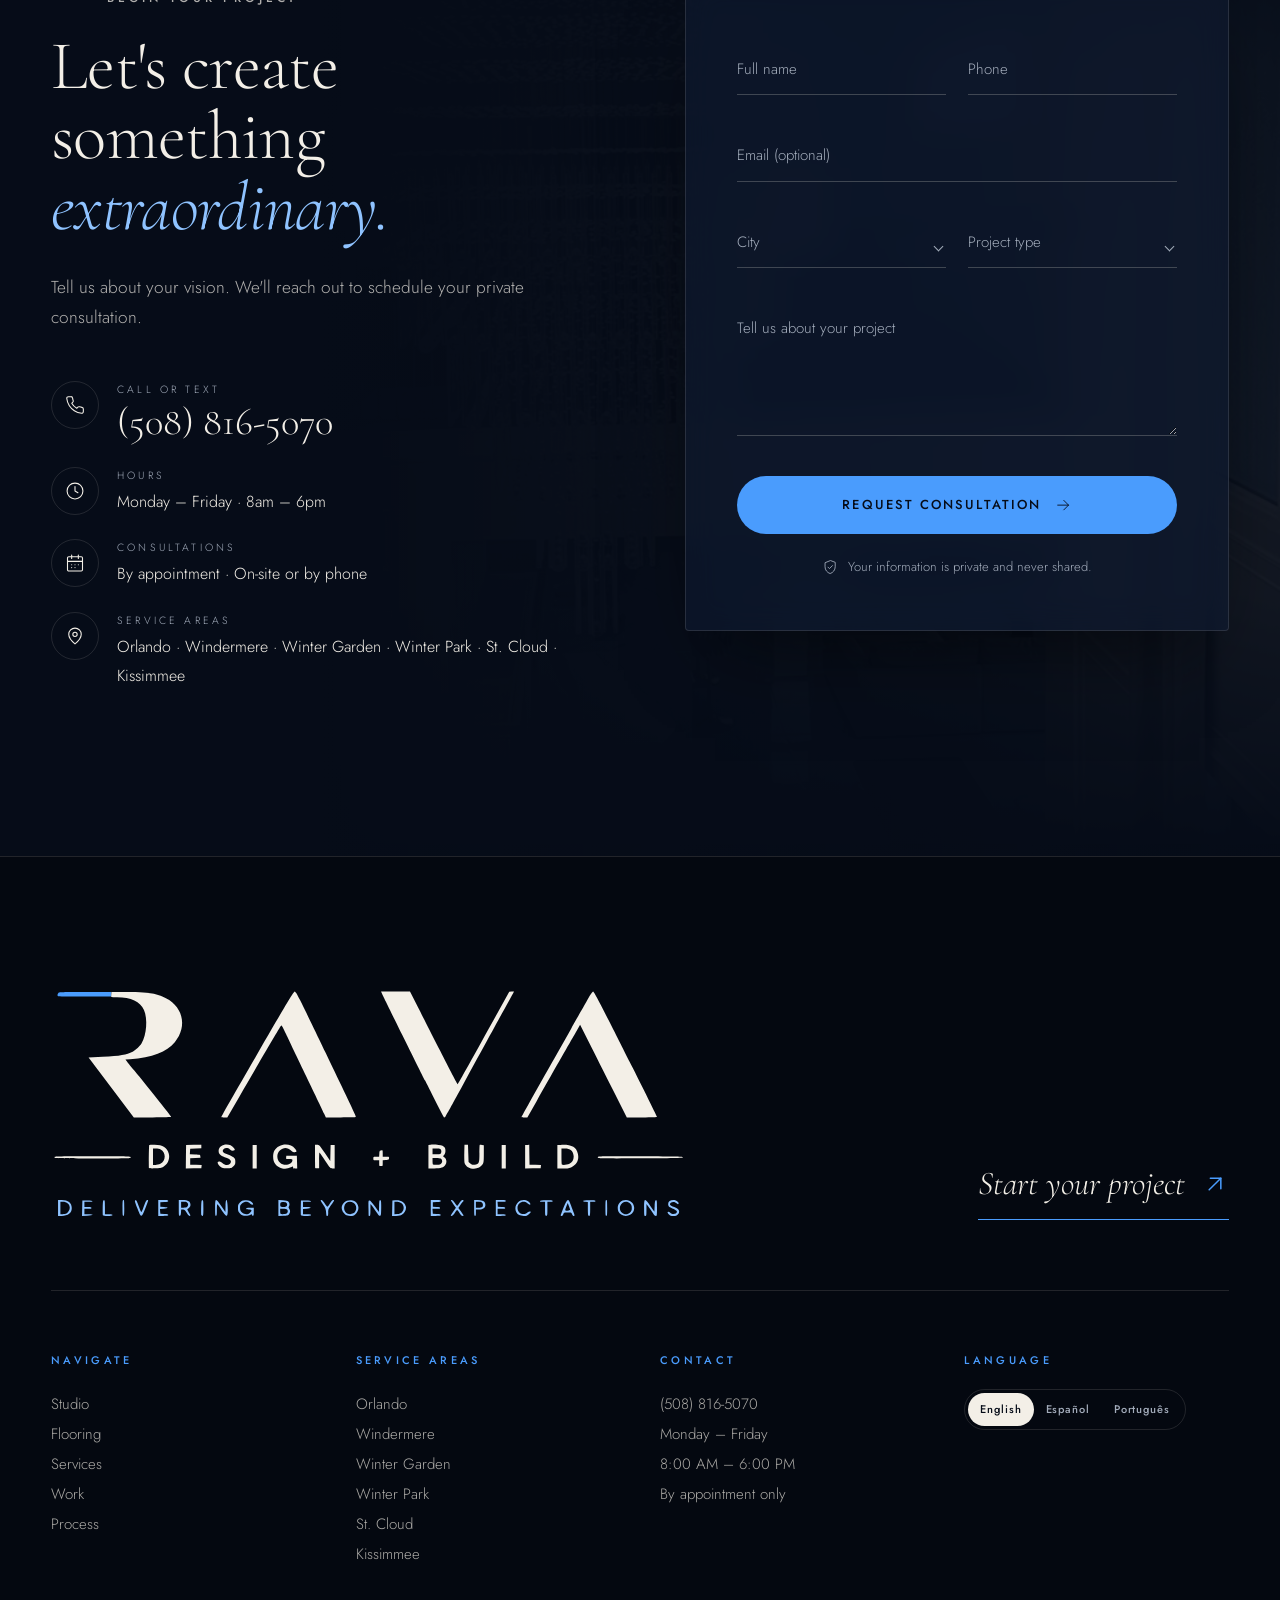
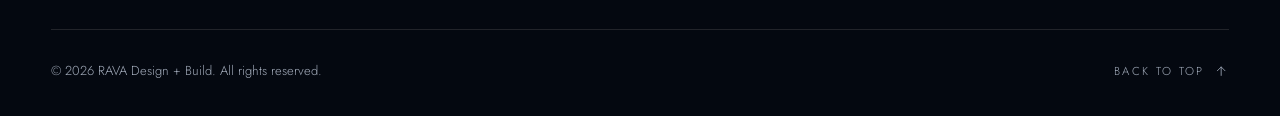
==== commit 6627cd5b: "feat: metatag de verificacao de dominio da Meta (facebook-domain-verification)" ====
--- a/index.html
+++ b/index.html
@@ -2,6 +2,7 @@
 <html lang="en">
 <head>
   <meta charset="utf-8">
+  <meta name="facebook-domain-verification" content="ojjc5fowzo5vifjksvztuqyeja583x">
   <meta name="viewport" content="width=device-width, initial-scale=1, viewport-fit=cover">
   <title>RAVA Design + Build | Flooring, Painting, Drywall &amp; Roofing in Orlando, FL</title>
   <meta name="description" content="RAVA Design + Build: LVP flooring installation (labor only), painting, drywall, roofing, kitchen &amp; bath remodeling and full renovations across Orlando, Windermere, Winter Garden, Winter Park, St. Cloud and Kissimmee — with your deadline written into the contract.">
